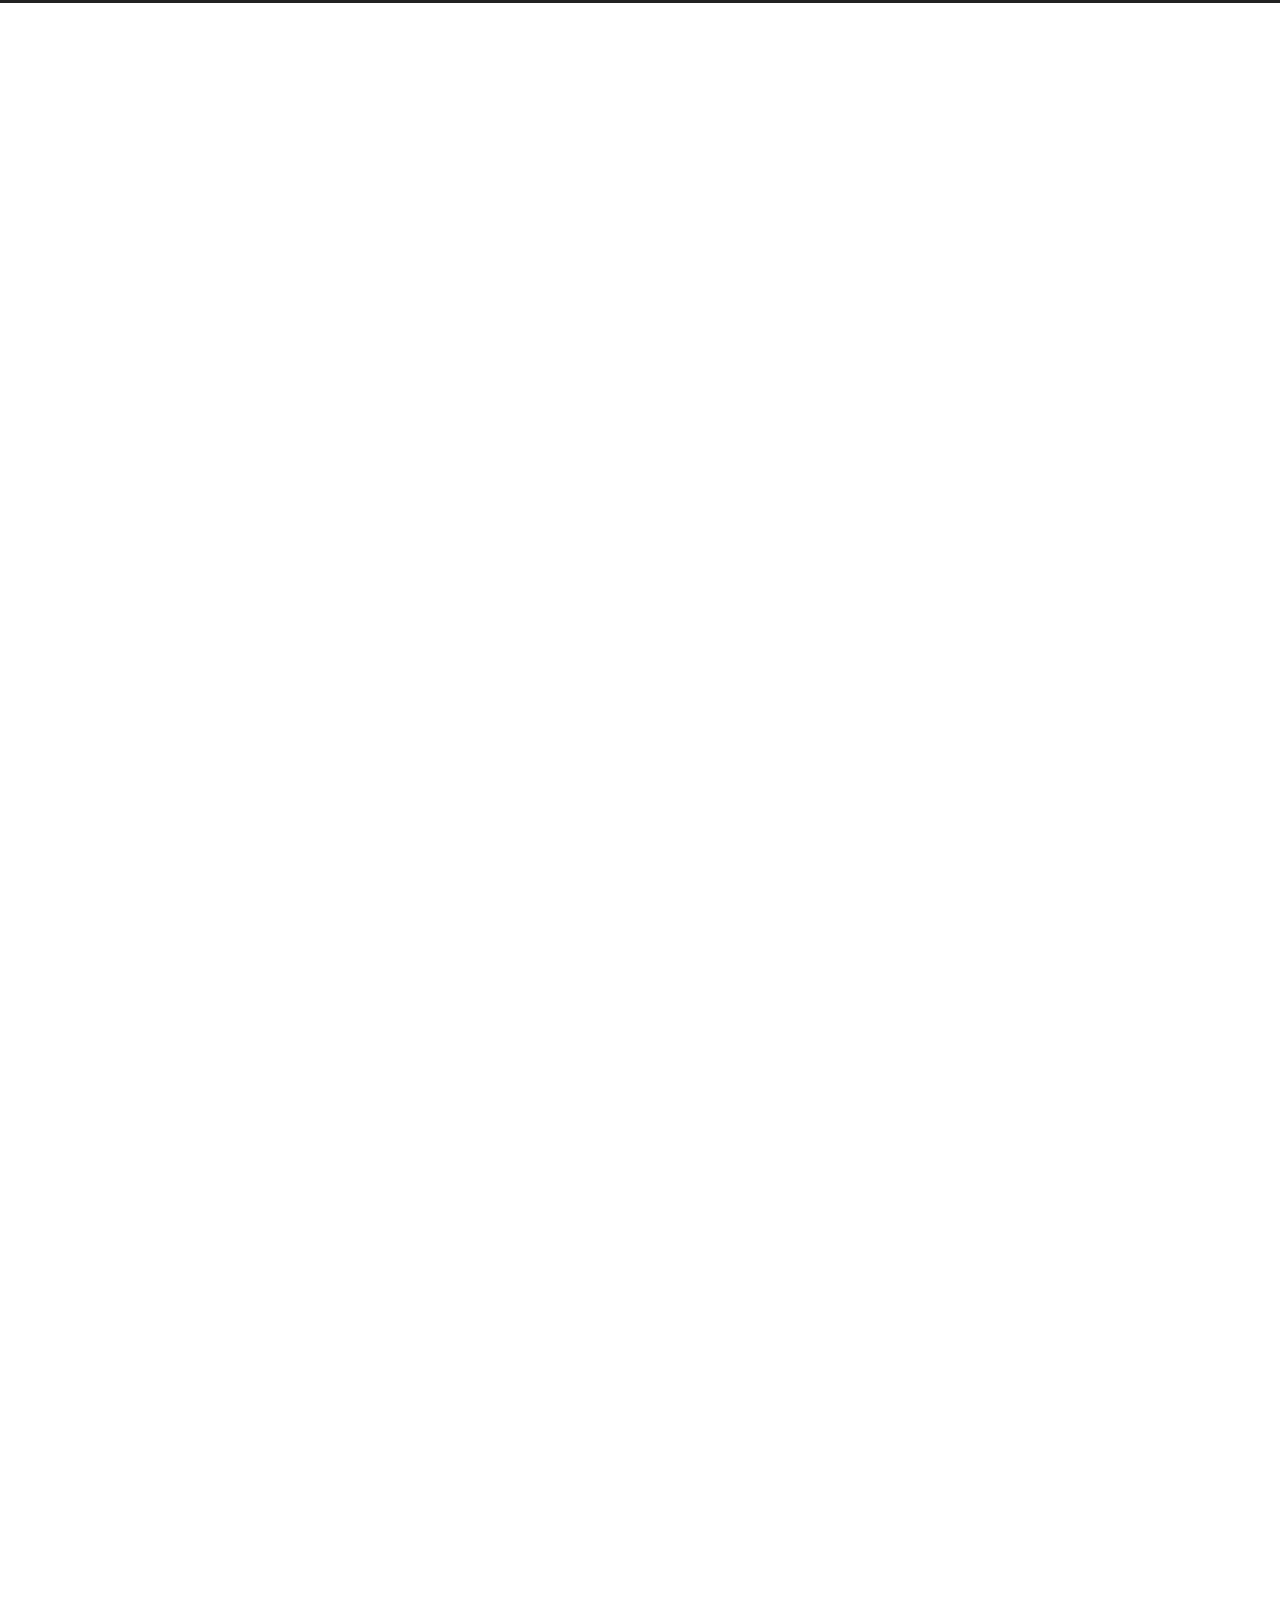
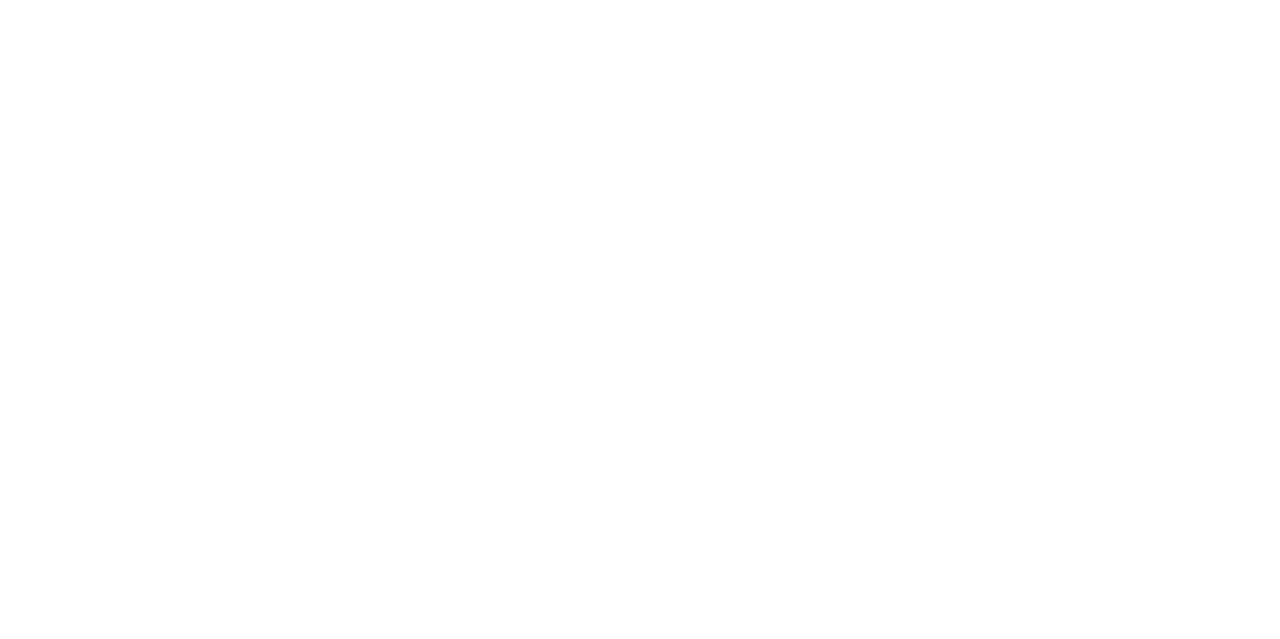
==== index.html @ 6d3774d0 "Site updated: 2021-07-25 20:32:45" ====
<!DOCTYPE html>
<html lang="en">
<head>
  <meta charset="UTF-8">
<meta name="viewport" content="width=device-width">
<meta name="theme-color" content="#222">
<meta name="generator" content="Hexo 5.4.0">


  <link rel="apple-touch-icon" sizes="180x180" href="/images/apple-touch-icon-next.png">
  <link rel="icon" type="image/png" sizes="32x32" href="/images/favicon-32x32-next.png">
  <link rel="icon" type="image/png" sizes="16x16" href="/images/favicon-16x16-next.png">
  <link rel="mask-icon" href="/images/logo.svg" color="#222">

<link rel="stylesheet" href="/css/main.css">



<link rel="stylesheet" href="https://cdn.jsdelivr.net/npm/@fortawesome/fontawesome-free@5.15.3/css/all.min.css" integrity="sha256-2H3fkXt6FEmrReK448mDVGKb3WW2ZZw35gI7vqHOE4Y=" crossorigin="anonymous">
  <link rel="stylesheet" href="https://cdn.jsdelivr.net/npm/animate.css@3.1.1/animate.min.css" integrity="sha256-PR7ttpcvz8qrF57fur/yAx1qXMFJeJFiA6pSzWi0OIE=" crossorigin="anonymous">

<script class="next-config" data-name="main" type="application/json">{"hostname":"example.com","root":"/","images":"/images","scheme":"Gemini","version":"8.6.1","exturl":false,"sidebar":{"position":"left","display":"post","padding":18,"offset":12},"copycode":false,"bookmark":{"enable":false,"color":"#222","save":"auto"},"fancybox":false,"mediumzoom":false,"lazyload":false,"pangu":false,"comments":{"style":"tabs","active":null,"storage":true,"lazyload":false,"nav":null},"motion":{"enable":true,"async":false,"transition":{"post_block":"fadeIn","post_header":"fadeInDown","post_body":"fadeInDown","coll_header":"fadeInLeft","sidebar":"fadeInUp"}},"prism":false,"i18n":{"placeholder":"Searching...","empty":"We didn't find any results for the search: ${query}","hits_time":"${hits} results found in ${time} ms","hits":"${hits} results found"}}</script><script src="/js/config.js"></script>
<meta property="og:type" content="website">
<meta property="og:title" content="第一篇博客">
<meta property="og:url" content="http://example.com/index.html">
<meta property="og:site_name" content="第一篇博客">
<meta property="og:locale" content="en_US">
<meta property="article:author" content="BTPIG1">
<meta name="twitter:card" content="summary">


<link rel="canonical" href="http://example.com/">



<script class="next-config" data-name="page" type="application/json">{"sidebar":"","isHome":true,"isPost":false,"lang":"en","comments":"","permalink":"","path":"index.html","title":""}</script>

<script class="next-config" data-name="calendar" type="application/json">""</script>
<title>第一篇博客</title>
  




  <noscript>
    <link rel="stylesheet" href="/css/noscript.css">
  </noscript>
</head>

<body itemscope itemtype="http://schema.org/WebPage" class="use-motion">
  <div class="headband"></div>

  <main class="main">
    <header class="header" itemscope itemtype="http://schema.org/WPHeader">
      <div class="header-inner"><div class="site-brand-container">
  <div class="site-nav-toggle">
    <div class="toggle" aria-label="Toggle navigation bar" role="button">
        <span class="toggle-line"></span>
        <span class="toggle-line"></span>
        <span class="toggle-line"></span>
    </div>
  </div>

  <div class="site-meta">

    <a href="/" class="brand" rel="start">
      <i class="logo-line"></i>
      <h1 class="site-title">第一篇博客</h1>
      <i class="logo-line"></i>
    </a>
  </div>

  <div class="site-nav-right">
    <div class="toggle popup-trigger">
        <i class="fa fa-search fa-fw fa-lg"></i>
    </div>
  </div>
</div>



<nav class="site-nav">
  <ul class="main-menu menu">
        <li class="menu-item menu-item-home"><a href="/" rel="section"><i class="fa fa-home fa-fw"></i>Home</a></li>
        <li class="menu-item menu-item-about"><a href="/about/" rel="section"><i class="fa fa-user fa-fw"></i>About</a></li>
        <li class="menu-item menu-item-tags"><a href="/tags/" rel="section"><i class="fa fa-tags fa-fw"></i>Tags</a></li>
        <li class="menu-item menu-item-categories"><a href="/categories/" rel="section"><i class="fa fa-th fa-fw"></i>Categories</a></li>
        <li class="menu-item menu-item-archives"><a href="/archives/" rel="section"><i class="fa fa-archive fa-fw"></i>Archives</a></li>
        <li class="menu-item menu-item-schedule"><a href="/schedule/" rel="section"><i class="fa fa-calendar fa-fw"></i>Schedule</a></li>
        <li class="menu-item menu-item-sitemap"><a href="/sitemap.xml" rel="section"><i class="fa fa-sitemap fa-fw"></i>Sitemap</a></li>
        <li class="menu-item menu-item-commonweal"><a href="/404/" rel="section"><i class="fa fa-heartbeat fa-fw"></i>Commonweal 404</a></li>
      <li class="menu-item menu-item-search">
        <a role="button" class="popup-trigger"><i class="fa fa-search fa-fw"></i>Search
        </a>
      </li>
  </ul>
</nav>



  <div class="search-pop-overlay">
    <div class="popup search-popup"><div class="search-header">
  <span class="search-icon">
    <i class="fa fa-search"></i>
  </span>
  <div class="search-input-container">
    <input autocomplete="off" autocapitalize="off" maxlength="80"
           placeholder="Searching..." spellcheck="false"
           type="search" class="search-input">
  </div>
  <span class="popup-btn-close" role="button">
    <i class="fa fa-times-circle"></i>
  </span>
</div>
<div class="search-result-container no-result">
  <div class="search-result-icon">
    <i class="fa fa-spinner fa-pulse fa-5x"></i>
  </div>
</div>

    </div>
  </div>

</div>
        
  
  <div class="toggle sidebar-toggle" role="button">
    <span class="toggle-line"></span>
    <span class="toggle-line"></span>
    <span class="toggle-line"></span>
  </div>

  <aside class="sidebar">

    <div class="sidebar-inner sidebar-overview-active">
      <ul class="sidebar-nav">
        <li class="sidebar-nav-toc">
          Table of Contents
        </li>
        <li class="sidebar-nav-overview">
          Overview
        </li>
      </ul>

      <div class="sidebar-panel-container">
        <!--noindex-->
        <div class="post-toc-wrap sidebar-panel">
        </div>
        <!--/noindex-->

        <div class="site-overview-wrap sidebar-panel">
          <div class="site-overview">
            <div class="site-author site-overview-item animated" itemprop="author" itemscope itemtype="http://schema.org/Person">
  <p class="site-author-name" itemprop="name">BTPIG1</p>
  <div class="site-description" itemprop="description"></div>
</div>
<div class="site-state-wrap site-overview-item animated">
  <nav class="site-state">
      <div class="site-state-item site-state-posts">
          <a href="/archives/">
        
          <span class="site-state-item-count">2</span>
          <span class="site-state-item-name">posts</span>
        </a>
      </div>
  </nav>
</div>
  <div class="links-of-author site-overview-item animated">
      <span class="links-of-author-item">
        <a href="https://github.com/BTPIG1" title="GitHub → https:&#x2F;&#x2F;github.com&#x2F;BTPIG1" rel="noopener" target="_blank"><i class="fab fa-github fa-fw"></i>GitHub</a>
      </span>
  </div>



          </div>
        </div>
      </div>
    </div>
  </aside>
  <div class="sidebar-dimmer"></div>


    </header>

    
  <div class="back-to-top" role="button" aria-label="Back to top">
    <i class="fa fa-arrow-up"></i>
    <span>0%</span>
  </div>

<noscript>
  <div class="noscript-warning">Theme NexT works best with JavaScript enabled</div>
</noscript>


    <div class="main-inner index posts-expand">

    


<div class="post-block">
  
  

  <article itemscope itemtype="http://schema.org/Article" class="post-content" lang="">
    <link itemprop="mainEntityOfPage" href="http://example.com/2021/07/25/%E6%88%91%E7%9A%84%E7%AC%AC%E4%B8%80%E7%AF%87%E5%8D%9A%E5%AE%A2/">

    <span hidden itemprop="author" itemscope itemtype="http://schema.org/Person">
      <meta itemprop="image" content="/images/avatar.gif">
      <meta itemprop="name" content="BTPIG1">
      <meta itemprop="description" content="">
    </span>

    <span hidden itemprop="publisher" itemscope itemtype="http://schema.org/Organization">
      <meta itemprop="name" content="第一篇博客">
    </span>
      <header class="post-header">
        <h2 class="post-title" itemprop="name headline">
          <a href="/2021/07/25/%E6%88%91%E7%9A%84%E7%AC%AC%E4%B8%80%E7%AF%87%E5%8D%9A%E5%AE%A2/" class="post-title-link" itemprop="url">我的第一篇博客</a>
        </h2>

        <div class="post-meta-container">
          <div class="post-meta">
    <span class="post-meta-item">
      <span class="post-meta-item-icon">
        <i class="far fa-calendar"></i>
      </span>
      <span class="post-meta-item-text">Posted on</span>
      

      <time title="Created: 2021-07-25 20:12:00 / Modified: 20:15:26" itemprop="dateCreated datePublished" datetime="2021-07-25T20:12:00+08:00">2021-07-25</time>
    </span>

  
</div>

        </div>
      </header>

    
    
    
    <div class="post-body" itemprop="articleBody">
          <p>##第一篇</p>
<p>内容</p>
<hr>
<p>##第二篇</p>
<p>内容</p>
<hr>
<p>##参考文献</p>
<p><a target="_blank" rel="noopener" href="https://blog.csdn.net/sinat_37781304/article/details/82729029">https://blog.csdn.net/sinat_37781304/article/details/82729029</a></p>

      
    </div>

    
    
    

    <footer class="post-footer">
        <div class="post-eof"></div>
      
    </footer>
  </article>
</div>




    


<div class="post-block">
  
  

  <article itemscope itemtype="http://schema.org/Article" class="post-content" lang="">
    <link itemprop="mainEntityOfPage" href="http://example.com/2021/07/25/hello-world/">

    <span hidden itemprop="author" itemscope itemtype="http://schema.org/Person">
      <meta itemprop="image" content="/images/avatar.gif">
      <meta itemprop="name" content="BTPIG1">
      <meta itemprop="description" content="">
    </span>

    <span hidden itemprop="publisher" itemscope itemtype="http://schema.org/Organization">
      <meta itemprop="name" content="第一篇博客">
    </span>
      <header class="post-header">
        <h2 class="post-title" itemprop="name headline">
          <a href="/2021/07/25/hello-world/" class="post-title-link" itemprop="url">Hello World</a>
        </h2>

        <div class="post-meta-container">
          <div class="post-meta">
    <span class="post-meta-item">
      <span class="post-meta-item-icon">
        <i class="far fa-calendar"></i>
      </span>
      <span class="post-meta-item-text">Posted on</span>

      <time title="Created: 2021-07-25 19:30:28" itemprop="dateCreated datePublished" datetime="2021-07-25T19:30:28+08:00">2021-07-25</time>
    </span>

  
</div>

        </div>
      </header>

    
    
    
    <div class="post-body" itemprop="articleBody">
          <p>Welcome to <a target="_blank" rel="noopener" href="https://hexo.io/">Hexo</a>! This is your very first post. Check <a target="_blank" rel="noopener" href="https://hexo.io/docs/">documentation</a> for more info. If you get any problems when using Hexo, you can find the answer in <a target="_blank" rel="noopener" href="https://hexo.io/docs/troubleshooting.html">troubleshooting</a> or you can ask me on <a target="_blank" rel="noopener" href="https://github.com/hexojs/hexo/issues">GitHub</a>.</p>
<h2 id="Quick-Start"><a href="#Quick-Start" class="headerlink" title="Quick Start"></a>Quick Start</h2><h3 id="Create-a-new-post"><a href="#Create-a-new-post" class="headerlink" title="Create a new post"></a>Create a new post</h3><figure class="highlight bash"><table><tr><td class="gutter"><pre><span class="line">1</span><br></pre></td><td class="code"><pre><span class="line">$ hexo new <span class="string">&quot;My New Post&quot;</span></span><br></pre></td></tr></table></figure>

<p>More info: <a target="_blank" rel="noopener" href="https://hexo.io/docs/writing.html">Writing</a></p>
<h3 id="Run-server"><a href="#Run-server" class="headerlink" title="Run server"></a>Run server</h3><figure class="highlight bash"><table><tr><td class="gutter"><pre><span class="line">1</span><br></pre></td><td class="code"><pre><span class="line">$ hexo server</span><br></pre></td></tr></table></figure>

<p>More info: <a target="_blank" rel="noopener" href="https://hexo.io/docs/server.html">Server</a></p>
<h3 id="Generate-static-files"><a href="#Generate-static-files" class="headerlink" title="Generate static files"></a>Generate static files</h3><figure class="highlight bash"><table><tr><td class="gutter"><pre><span class="line">1</span><br></pre></td><td class="code"><pre><span class="line">$ hexo generate</span><br></pre></td></tr></table></figure>

<p>More info: <a target="_blank" rel="noopener" href="https://hexo.io/docs/generating.html">Generating</a></p>
<h3 id="Deploy-to-remote-sites"><a href="#Deploy-to-remote-sites" class="headerlink" title="Deploy to remote sites"></a>Deploy to remote sites</h3><figure class="highlight bash"><table><tr><td class="gutter"><pre><span class="line">1</span><br></pre></td><td class="code"><pre><span class="line">$ hexo deploy</span><br></pre></td></tr></table></figure>

<p>More info: <a target="_blank" rel="noopener" href="https://hexo.io/docs/one-command-deployment.html">Deployment</a></p>

      
    </div>

    
    
    

    <footer class="post-footer">
        <div class="post-eof"></div>
      
    </footer>
  </article>
</div>





</div>
  </main>

  <footer class="footer">
    <div class="footer-inner">


<div class="copyright">
  &copy; 
  <span itemprop="copyrightYear">2021</span>
  <span class="with-love">
    <i class="fa fa-heart"></i>
  </span>
  <span class="author" itemprop="copyrightHolder">BTPIG1</span>
</div>
  <div class="powered-by">Powered by <a href="https://hexo.io/" rel="noopener" target="_blank">Hexo</a> & <a href="https://theme-next.js.org/" rel="noopener" target="_blank">NexT.Gemini</a>
  </div>

    </div>
  </footer>

  
  <script src="https://cdn.jsdelivr.net/npm/animejs@3.2.1/lib/anime.min.js" integrity="sha256-XL2inqUJaslATFnHdJOi9GfQ60on8Wx1C2H8DYiN1xY=" crossorigin="anonymous"></script>
<script src="/js/comments.js"></script><script src="/js/utils.js"></script><script src="/js/motion.js"></script><script src="/js/next-boot.js"></script>

  
<script src="/js/third-party/search/local-search.js"></script>




  





</body>
</html>
---- css/main.css ----
:root {
  --body-bg-color: #fff;
  --content-bg-color: #fff;
  --card-bg-color: #f5f5f5;
  --text-color: #555;
  --blockquote-color: #666;
  --link-color: #555;
  --link-hover-color: #222;
  --brand-color: #fff;
  --brand-hover-color: #fff;
  --table-row-odd-bg-color: #f9f9f9;
  --table-row-hover-bg-color: #f5f5f5;
  --menu-item-bg-color: #f5f5f5;
  --btn-default-bg: #222;
  --btn-default-color: #fff;
  --btn-default-border-color: #222;
  --btn-default-hover-bg: #fff;
  --btn-default-hover-color: #222;
  --btn-default-hover-border-color: #222;
  --highlight-background: #f0f0f0;
  --highlight-foreground: #444;
  --highlight-gutter-background: #dedede;
  --highlight-gutter-foreground: #555;
}
html {
  line-height: 1.15; /* 1 */
  -webkit-text-size-adjust: 100%; /* 2 */
}
body {
  margin: 0;
}
main {
  display: block;
}
h1 {
  font-size: 2em;
  margin: 0.67em 0;
}
hr {
  box-sizing: content-box; /* 1 */
  height: 0; /* 1 */
  overflow: visible; /* 2 */
}
pre {
  font-family: monospace, monospace; /* 1 */
  font-size: 1em; /* 2 */
}
a {
  background: transparent;
}
abbr[title] {
  border-bottom: none; /* 1 */
  text-decoration: underline; /* 2 */
  text-decoration: underline dotted; /* 2 */
}
b,
strong {
  font-weight: bolder;
}
code,
kbd,
samp {
  font-family: monospace, monospace; /* 1 */
  font-size: 1em; /* 2 */
}
small {
  font-size: 80%;
}
sub,
sup {
  font-size: 75%;
  line-height: 0;
  position: relative;
  vertical-align: baseline;
}
sub {
  bottom: -0.25em;
}
sup {
  top: -0.5em;
}
img {
  border-style: none;
}
button,
input,
optgroup,
select,
textarea {
  font-family: inherit; /* 1 */
  font-size: 100%; /* 1 */
  line-height: 1.15; /* 1 */
  margin: 0; /* 2 */
}
button,
input {
/* 1 */
  overflow: visible;
}
button,
select {
/* 1 */
  text-transform: none;
}
button,
[type='button'],
[type='reset'],
[type='submit'] {
  -webkit-appearance: button;
}
button::-moz-focus-inner,
[type='button']::-moz-focus-inner,
[type='reset']::-moz-focus-inner,
[type='submit']::-moz-focus-inner {
  border-style: none;
  padding: 0;
}
button:-moz-focusring,
[type='button']:-moz-focusring,
[type='reset']:-moz-focusring,
[type='submit']:-moz-focusring {
  outline: 1px dotted ButtonText;
}
fieldset {
  padding: 0.35em 0.75em 0.625em;
}
legend {
  box-sizing: border-box; /* 1 */
  color: inherit; /* 2 */
  display: table; /* 1 */
  max-width: 100%; /* 1 */
  padding: 0; /* 3 */
  white-space: normal; /* 1 */
}
progress {
  vertical-align: baseline;
}
textarea {
  overflow: auto;
}
[type='checkbox'],
[type='radio'] {
  box-sizing: border-box; /* 1 */
  padding: 0; /* 2 */
}
[type='number']::-webkit-inner-spin-button,
[type='number']::-webkit-outer-spin-button {
  height: auto;
}
[type='search'] {
  outline-offset: -2px; /* 2 */
  -webkit-appearance: textfield; /* 1 */
}
[type='search']::-webkit-search-decoration {
  -webkit-appearance: none;
}
::-webkit-file-upload-button {
  font: inherit; /* 2 */
  -webkit-appearance: button; /* 1 */
}
details {
  display: block;
}
summary {
  display: list-item;
}
template {
  display: none;
}
[hidden] {
  display: none;
}
::selection {
  background: #262a30;
  color: #eee;
}
html,
body {
  height: 100%;
}
body {
  background: var(--body-bg-color);
  color: var(--text-color);
  font-family: Lato, 'PingFang SC', 'Microsoft YaHei', sans-serif;
  font-size: 1em;
  line-height: 2;
  min-height: 100%;
  position: relative;
  transition: padding 0.2s ease-in-out;
}
h1,
h2,
h3,
h4,
h5,
h6 {
  font-family: Lato, 'PingFang SC', 'Microsoft YaHei', sans-serif;
  font-weight: bold;
  line-height: 1.5;
  margin: 20px 0 15px;
}
h1 {
  font-size: 1.5em;
}
h2 {
  font-size: 1.375em;
}
h3 {
  font-size: 1.25em;
}
h4 {
  font-size: 1.125em;
}
h5 {
  font-size: 1em;
}
h6 {
  font-size: 0.875em;
}
p {
  margin: 0 0 20px;
}
a {
  border-bottom: 1px solid #999;
  color: var(--link-color);
  cursor: pointer;
  outline: 0;
  text-decoration: none;
  overflow-wrap: break-word;
}
a:hover {
  border-bottom-color: var(--link-hover-color);
  color: var(--link-hover-color);
}
iframe,
img,
video,
embed {
  display: block;
  margin-left: auto;
  margin-right: auto;
  max-width: 100%;
}
hr {
  background-image: repeating-linear-gradient(-45deg, #ddd, #ddd 4px, transparent 4px, transparent 8px);
  border: 0;
  height: 3px;
  margin: 40px 0;
}
blockquote {
  border-left: 4px solid #ddd;
  color: var(--blockquote-color);
  margin: 0;
  padding: 0 15px;
}
blockquote cite::before {
  content: '-';
  padding: 0 5px;
}
dt {
  font-weight: bold;
}
dd {
  margin: 0;
  padding: 0;
}
.table-container {
  overflow: auto;
}
table {
  border-collapse: collapse;
  border-spacing: 0;
  font-size: 0.875em;
  margin: 0 0 20px;
  width: 100%;
}
tbody tr:nth-of-type(odd) {
  background: var(--table-row-odd-bg-color);
}
tbody tr:hover {
  background: var(--table-row-hover-bg-color);
}
caption,
th,
td {
  padding: 8px;
}
th,
td {
  border: 1px solid #ddd;
  border-bottom: 3px solid #ddd;
}
th {
  font-weight: 700;
  padding-bottom: 10px;
}
td {
  border-bottom-width: 1px;
}
.btn {
  background: var(--btn-default-bg);
  border: 2px solid var(--btn-default-border-color);
  border-radius: 0;
  color: var(--btn-default-color);
  display: inline-block;
  font-size: 0.875em;
  line-height: 2;
  padding: 0 20px;
  transition: background-color 0.2s ease-in-out;
}
.btn:hover {
  background: var(--btn-default-hover-bg);
  border-color: var(--btn-default-hover-border-color);
  color: var(--btn-default-hover-color);
}
.btn + .btn {
  margin: 0 0 8px 8px;
}
.btn .fa-fw {
  text-align: left;
  width: 1.285714285714286em;
}
.toggle {
  line-height: 0;
}
.toggle .toggle-line {
  background: #fff;
  display: block;
  height: 2px;
  left: 0;
  position: relative;
  top: 0;
  transition: all 0.4s;
  width: 100%;
}
.toggle .toggle-line:not(:first-child) {
  margin-top: 3px;
}
.toggle.toggle-arrow .toggle-line:first-child {
  left: 50%;
  top: 2px;
  transform: rotate(45deg);
  width: 50%;
}
.toggle.toggle-arrow .toggle-line:last-child {
  left: 50%;
  top: -2px;
  transform: rotate(-45deg);
  width: 50%;
}
.toggle.toggle-close .toggle-line:nth-child(2) {
  opacity: 0;
}
.toggle.toggle-close .toggle-line:first-child {
  top: 5px;
  transform: rotate(45deg);
}
.toggle.toggle-close .toggle-line:last-child {
  top: -5px;
  transform: rotate(-45deg);
}
/*

Original highlight.js style (c) Ivan Sagalaev <maniac@softwaremaniacs.org>

*/

.hljs {
  display: block;
  overflow-x: auto;
  padding: 0.5em;
  background: #F0F0F0;
}


/* Base color: saturation 0; */

.hljs,
.hljs-subst {
  color: #444;
}

.hljs-comment {
  color: #888888;
}

.hljs-keyword,
.hljs-attribute,
.hljs-selector-tag,
.hljs-meta-keyword,
.hljs-doctag,
.hljs-name {
  font-weight: bold;
}


/* User color: hue: 0 */

.hljs-type,
.hljs-string,
.hljs-number,
.hljs-selector-id,
.hljs-selector-class,
.hljs-quote,
.hljs-template-tag,
.hljs-deletion {
  color: #880000;
}

.hljs-title,
.hljs-section {
  color: #880000;
  font-weight: bold;
}

.hljs-regexp,
.hljs-symbol,
.hljs-variable,
.hljs-template-variable,
.hljs-link,
.hljs-selector-attr,
.hljs-selector-pseudo {
  color: #BC6060;
}


/* Language color: hue: 90; */

.hljs-literal {
  color: #78A960;
}

.hljs-built_in,
.hljs-bullet,
.hljs-code,
.hljs-addition {
  color: #397300;
}


/* Meta color: hue: 200 */

.hljs-meta {
  color: #1f7199;
}

.hljs-meta-string {
  color: #4d99bf;
}


/* Misc effects */

.hljs-emphasis {
  font-style: italic;
}

.hljs-strong {
  font-weight: bold;
}

code,
kbd,
figure.highlight,
pre {
  background: var(--highlight-background);
  color: var(--highlight-foreground);
}
figure.highlight,
pre {
  line-height: 1.6;
  margin: 0 auto 20px;
}
pre,
code {
  font-family: consolas, Menlo, monospace, 'PingFang SC', 'Microsoft YaHei';
}
code {
  border-radius: 3px;
  font-size: 0.875em;
  padding: 2px 4px;
  overflow-wrap: break-word;
}
kbd {
  border: 2px solid #ccc;
  border-radius: 0.2em;
  box-shadow: 0.1em 0.1em 0.2em rgba(0,0,0,0.1);
  font-family: inherit;
  padding: 0.1em 0.3em;
  white-space: nowrap;
}
figure.highlight {
  position: relative;
}
figure.highlight pre {
  border: 0;
  margin: 0;
  padding: 10px 0;
}
figure.highlight table {
  border: 0;
  margin: 0;
  width: auto;
}
figure.highlight td {
  border: 0;
  padding: 0;
}
figure.highlight figcaption,
pre .caption,
pre figcaption {
  background: var(--highlight-gutter-background);
  color: var(--highlight-foreground);
  display: flow-root;
  font-size: 0.875em;
  line-height: 1.2;
  padding: 0.5em;
}
figure.highlight figcaption a,
pre .caption a,
pre figcaption a {
  color: var(--highlight-foreground);
  float: right;
}
figure.highlight figcaption a:hover,
pre .caption a:hover,
pre figcaption a:hover {
  border-bottom-color: var(--highlight-foreground);
}
figure.highlight .gutter {
  -moz-user-select: none;
  -ms-user-select: none;
  -webkit-user-select: none;
  user-select: none;
}
figure.highlight .gutter pre {
  background: var(--highlight-gutter-background);
  color: var(--highlight-gutter-foreground);
  padding-left: 10px;
  padding-right: 10px;
  text-align: right;
}
figure.highlight .code pre {
  padding-left: 10px;
  width: 100%;
}
pre .caption,
pre figcaption {
  margin-bottom: 10px;
}
.gist table {
  width: auto;
}
.gist table td {
  border: 0;
}
pre {
  overflow: auto;
  padding: 10px;
  position: relative;
}
pre code {
  background: none;
  padding: 0;
  text-shadow: none;
}
.blockquote-center {
  border-left: none;
  margin: 40px 0;
  padding: 0;
  position: relative;
  text-align: center;
}
.blockquote-center::before,
.blockquote-center::after {
  left: 0;
  line-height: 1;
  opacity: 0.6;
  position: absolute;
  width: 100%;
}
.blockquote-center::before {
  border-top: 1px solid #ccc;
  text-align: left;
  top: -20px;
  content: '\f10d';
  font-family: 'Font Awesome 5 Free';
  font-weight: 900;
}
.blockquote-center::after {
  border-bottom: 1px solid #ccc;
  bottom: -20px;
  text-align: right;
  content: '\f10e';
  font-family: 'Font Awesome 5 Free';
  font-weight: 900;
}
.blockquote-center p,
.blockquote-center div {
  text-align: center;
}
.group-picture {
  margin-bottom: 20px;
}
.group-picture .group-picture-row {
  display: flex;
  gap: 3px;
  margin-bottom: 3px;
}
.group-picture .group-picture-column {
  flex: 1;
}
.group-picture .group-picture-column img {
  height: 100%;
  margin: 0;
  object-fit: cover;
  width: 100%;
}
.post-body .label {
  color: #555;
  padding: 0 2px;
}
.post-body .label.default {
  background: #f0f0f0;
}
.post-body .label.primary {
  background: #efe6f7;
}
.post-body .label.info {
  background: #e5f2f8;
}
.post-body .label.success {
  background: #e7f4e9;
}
.post-body .label.warning {
  background: #fcf6e1;
}
.post-body .label.danger {
  background: #fae8eb;
}
.post-body .link-grid {
  display: grid;
  grid-gap: 1.5rem 1.5rem;
  gap: 1.5rem 1.5rem;
  grid-template-columns: 1fr 1fr;
  margin-bottom: 20px;
  padding: 1rem;
}
@media (max-width: 767px) {
  .post-body .link-grid {
    grid-template-columns: 1fr;
  }
}
.post-body .link-grid .link-grid-container {
  border: solid #ddd;
  box-shadow: 1rem 1rem 0.5rem rgba(0,0,0,0.5);
  min-height: 5rem;
  min-width: 0;
  padding: 0.5rem;
  position: relative;
  transition: background 0.3s;
}
.post-body .link-grid .link-grid-container:hover {
  animation: next-shake 0.5s;
  background: var(--card-bg-color);
}
.post-body .link-grid .link-grid-container:active {
  box-shadow: 0.5rem 0.5rem 0.25rem rgba(0,0,0,0.5);
  transform: translate(0.2rem, 0.2rem);
}
.post-body .link-grid .link-grid-container .link-grid-image {
  border: 1px solid #ddd;
  border-radius: 50%;
  box-sizing: border-box;
  height: 5rem;
  padding: 3px;
  position: absolute;
  width: 5rem;
}
.post-body .link-grid .link-grid-container p {
  margin: 0 1rem 0 6rem;
}
.post-body .link-grid .link-grid-container p:first-of-type {
  font-size: 1.2em;
}
.post-body .link-grid .link-grid-container p:last-of-type {
  font-size: 0.8em;
  line-height: 1.3rem;
  opacity: 0.7;
}
.post-body .link-grid .link-grid-container a {
  border: 0;
  height: 100%;
  left: 0;
  position: absolute;
  top: 0;
  width: 100%;
}
@-moz-keyframes next-shake {
  0% {
    transform: translate(1pt, 1pt) rotate(0deg);
  }
  10% {
    transform: translate(-1pt, -2pt) rotate(-1deg);
  }
  20% {
    transform: translate(-3pt, 0pt) rotate(1deg);
  }
  30% {
    transform: translate(3pt, 2pt) rotate(0deg);
  }
  40% {
    transform: translate(1pt, -1pt) rotate(1deg);
  }
  50% {
    transform: translate(-1pt, 2pt) rotate(-1deg);
  }
  60% {
    transform: translate(-3pt, 1pt) rotate(0deg);
  }
  70% {
    transform: translate(3pt, 1pt) rotate(-1deg);
  }
  80% {
    transform: translate(-1pt, -1pt) rotate(1deg);
  }
  90% {
    transform: translate(1pt, 2pt) rotate(0deg);
  }
  100% {
    transform: translate(1pt, -2pt) rotate(-1deg);
  }
}
@-webkit-keyframes next-shake {
  0% {
    transform: translate(1pt, 1pt) rotate(0deg);
  }
  10% {
    transform: translate(-1pt, -2pt) rotate(-1deg);
  }
  20% {
    transform: translate(-3pt, 0pt) rotate(1deg);
  }
  30% {
    transform: translate(3pt, 2pt) rotate(0deg);
  }
  40% {
    transform: translate(1pt, -1pt) rotate(1deg);
  }
  50% {
    transform: translate(-1pt, 2pt) rotate(-1deg);
  }
  60% {
    transform: translate(-3pt, 1pt) rotate(0deg);
  }
  70% {
    transform: translate(3pt, 1pt) rotate(-1deg);
  }
  80% {
    transform: translate(-1pt, -1pt) rotate(1deg);
  }
  90% {
    transform: translate(1pt, 2pt) rotate(0deg);
  }
  100% {
    transform: translate(1pt, -2pt) rotate(-1deg);
  }
}
@-o-keyframes next-shake {
  0% {
    transform: translate(1pt, 1pt) rotate(0deg);
  }
  10% {
    transform: translate(-1pt, -2pt) rotate(-1deg);
  }
  20% {
    transform: translate(-3pt, 0pt) rotate(1deg);
  }
  30% {
    transform: translate(3pt, 2pt) rotate(0deg);
  }
  40% {
    transform: translate(1pt, -1pt) rotate(1deg);
  }
  50% {
    transform: translate(-1pt, 2pt) rotate(-1deg);
  }
  60% {
    transform: translate(-3pt, 1pt) rotate(0deg);
  }
  70% {
    transform: translate(3pt, 1pt) rotate(-1deg);
  }
  80% {
    transform: translate(-1pt, -1pt) rotate(1deg);
  }
  90% {
    transform: translate(1pt, 2pt) rotate(0deg);
  }
  100% {
    transform: translate(1pt, -2pt) rotate(-1deg);
  }
}
@keyframes next-shake {
  0% {
    transform: translate(1pt, 1pt) rotate(0deg);
  }
  10% {
    transform: translate(-1pt, -2pt) rotate(-1deg);
  }
  20% {
    transform: translate(-3pt, 0pt) rotate(1deg);
  }
  30% {
    transform: translate(3pt, 2pt) rotate(0deg);
  }
  40% {
    transform: translate(1pt, -1pt) rotate(1deg);
  }
  50% {
    transform: translate(-1pt, 2pt) rotate(-1deg);
  }
  60% {
    transform: translate(-3pt, 1pt) rotate(0deg);
  }
  70% {
    transform: translate(3pt, 1pt) rotate(-1deg);
  }
  80% {
    transform: translate(-1pt, -1pt) rotate(1deg);
  }
  90% {
    transform: translate(1pt, 2pt) rotate(0deg);
  }
  100% {
    transform: translate(1pt, -2pt) rotate(-1deg);
  }
}
.post-body .tabs {
  margin-bottom: 20px;
}
.post-body .tabs,
.tabs-comment {
  padding-top: 10px;
}
.post-body .tabs ul.nav-tabs,
.tabs-comment ul.nav-tabs {
  display: flex;
  display: flex;
  flex-wrap: wrap;
  justify-content: center;
  margin: 0;
  padding: 0;
}
@media (max-width: 413px) {
  .post-body .tabs ul.nav-tabs,
  .tabs-comment ul.nav-tabs {
    display: block;
    margin-bottom: 5px;
  }
}
.post-body .tabs ul.nav-tabs li.tab,
.tabs-comment ul.nav-tabs li.tab {
  border-bottom: 1px solid #ddd;
  border-left: 1px solid transparent;
  border-right: 1px solid transparent;
  border-radius: 0 0 0 0;
  border-top: 3px solid transparent;
  flex-grow: 1;
  list-style-type: none;
}
@media (max-width: 413px) {
  .post-body .tabs ul.nav-tabs li.tab,
  .tabs-comment ul.nav-tabs li.tab {
    border-bottom: 1px solid transparent;
    border-left: 3px solid transparent;
    border-right: 1px solid transparent;
    border-top: 1px solid transparent;
  }
}
@media (max-width: 413px) {
  .post-body .tabs ul.nav-tabs li.tab,
  .tabs-comment ul.nav-tabs li.tab {
    border-radius: 0;
  }
}
.post-body .tabs ul.nav-tabs li.tab a,
.tabs-comment ul.nav-tabs li.tab a {
  border-bottom: initial;
  display: block;
  line-height: 1.8;
  padding: 0.25em 0.75em;
  text-align: center;
  transition: all 0.2s ease-out;
}
.post-body .tabs ul.nav-tabs li.tab a i,
.tabs-comment ul.nav-tabs li.tab a i {
  width: 1.285714285714286em;
}
.post-body .tabs ul.nav-tabs li.tab.active,
.tabs-comment ul.nav-tabs li.tab.active {
  border-bottom-color: transparent;
  border-left-color: #ddd;
  border-right-color: #ddd;
  border-top-color: #fc6423;
}
@media (max-width: 413px) {
  .post-body .tabs ul.nav-tabs li.tab.active,
  .tabs-comment ul.nav-tabs li.tab.active {
    border-bottom-color: #ddd;
    border-left-color: #fc6423;
    border-right-color: #ddd;
    border-top-color: #ddd;
  }
}
.post-body .tabs ul.nav-tabs li.tab.active a,
.tabs-comment ul.nav-tabs li.tab.active a {
  cursor: default;
}
.post-body .tabs .tab-content,
.tabs-comment .tab-content {
  border: 1px solid #ddd;
  border-radius: 0 0 0 0;
  border-top-color: transparent;
}
@media (max-width: 413px) {
  .post-body .tabs .tab-content,
  .tabs-comment .tab-content {
    border-radius: 0;
    border-top-color: #ddd;
  }
}
.post-body .tabs .tab-content .tab-pane,
.tabs-comment .tab-content .tab-pane {
  padding: 20px 20px 0;
}
.post-body .tabs .tab-content .tab-pane:not(.active),
.tabs-comment .tab-content .tab-pane:not(.active) {
  display: none;
}
.post-body .note {
  border-radius: 3px;
  margin-bottom: 20px;
  padding: 1em;
  position: relative;
  border: 1px solid #eee;
  border-left-width: 5px;
}
.post-body .note summary {
  cursor: pointer;
  outline: 0;
}
.post-body .note summary p {
  display: inline;
}
.post-body .note h2,
.post-body .note h3,
.post-body .note h4,
.post-body .note h5,
.post-body .note h6 {
  border-bottom: initial;
  margin: 0;
  padding-top: 0;
}
.post-body .note p:first-child,
.post-body .note ul:first-child,
.post-body .note ol:first-child,
.post-body .note table:first-child,
.post-body .note pre:first-child,
.post-body .note blockquote:first-child,
.post-body .note img:first-child {
  margin-top: 0;
}
.post-body .note p:last-child,
.post-body .note ul:last-child,
.post-body .note ol:last-child,
.post-body .note table:last-child,
.post-body .note pre:last-child,
.post-body .note blockquote:last-child,
.post-body .note img:last-child {
  margin-bottom: 0;
}
.post-body .note.default {
  border-left-color: #777;
}
.post-body .note.default h2,
.post-body .note.default h3,
.post-body .note.default h4,
.post-body .note.default h5,
.post-body .note.default h6 {
  color: #777;
}
.post-body .note.primary {
  border-left-color: #6f42c1;
}
.post-body .note.primary h2,
.post-body .note.primary h3,
.post-body .note.primary h4,
.post-body .note.primary h5,
.post-body .note.primary h6 {
  color: #6f42c1;
}
.post-body .note.info {
  border-left-color: #428bca;
}
.post-body .note.info h2,
.post-body .note.info h3,
.post-body .note.info h4,
.post-body .note.info h5,
.post-body .note.info h6 {
  color: #428bca;
}
.post-body .note.success {
  border-left-color: #5cb85c;
}
.post-body .note.success h2,
.post-body .note.success h3,
.post-body .note.success h4,
.post-body .note.success h5,
.post-body .note.success h6 {
  color: #5cb85c;
}
.post-body .note.warning {
  border-left-color: #f0ad4e;
}
.post-body .note.warning h2,
.post-body .note.warning h3,
.post-body .note.warning h4,
.post-body .note.warning h5,
.post-body .note.warning h6 {
  color: #f0ad4e;
}
.post-body .note.danger {
  border-left-color: #d9534f;
}
.post-body .note.danger h2,
.post-body .note.danger h3,
.post-body .note.danger h4,
.post-body .note.danger h5,
.post-body .note.danger h6 {
  color: #d9534f;
}
.pagination .prev,
.pagination .next,
.pagination .page-number,
.pagination .space {
  display: inline-block;
  margin: -1px 10px 0;
  padding: 0 10px;
}
@media (max-width: 767px) {
  .pagination .prev,
  .pagination .next,
  .pagination .page-number,
  .pagination .space {
    margin: 0 5px;
  }
}
.pagination {
  border-top: 1px solid #eee;
  margin: 120px 0 0;
  text-align: center;
}
.pagination .prev,
.pagination .next,
.pagination .page-number {
  border-bottom: 0;
  border-top: 1px solid #eee;
  transition: border-color 0.2s ease-in-out;
}
.pagination .prev:hover,
.pagination .next:hover,
.pagination .page-number:hover {
  border-top-color: var(--link-hover-color);
}
@media (max-width: 767px) {
  .pagination {
    border-top: 0;
  }
  .pagination .prev,
  .pagination .next,
  .pagination .page-number {
    border-bottom: 1px solid #eee;
    border-top: 0;
  }
  .pagination .prev:hover,
  .pagination .next:hover,
  .pagination .page-number:hover {
    border-bottom-color: var(--link-hover-color);
  }
}
.pagination .space {
  margin: 0;
  padding: 0;
}
.pagination .page-number.current {
  background: #ccc;
  border-color: #ccc;
  color: var(--content-bg-color);
}
.comments {
  margin-top: 60px;
  overflow: hidden;
}
.comment-button-group {
  display: flex;
  display: flex;
  flex-wrap: wrap;
  justify-content: center;
  justify-content: center;
  margin: 1em 0;
}
.comment-button-group .comment-button {
  margin: 0.1em 0.2em;
}
.comment-button-group .comment-button.active {
  background: var(--btn-default-hover-bg);
  border-color: var(--btn-default-hover-border-color);
  color: var(--btn-default-hover-color);
}
.comment-position {
  display: none;
}
.comment-position.active {
  display: block;
}
.tabs-comment {
  margin-top: 4em;
  padding-top: 0;
}
.tabs-comment .comments {
  margin-top: 0;
  padding-top: 0;
}
.headband {
  background: #222;
  height: 3px;
}
@media (max-width: 991px) {
  .headband {
    display: none;
  }
}
.header {
  background: transparent;
}
.header-inner {
  margin: 0 auto;
  width: 700px;
}
@media (min-width: 1200px) {
  .header-inner {
    width: 800px;
  }
}
@media (min-width: 1600px) {
  .header-inner {
    width: 900px;
  }
}
.site-brand-container {
  display: flex;
  flex-shrink: 0;
  padding: 0 10px;
}
.use-motion .header,
.use-motion .site-brand-container .toggle {
  opacity: 0;
}
.site-meta {
  flex-grow: 1;
  text-align: center;
}
@media (max-width: 767px) {
  .site-meta {
    text-align: center;
  }
}
.custom-logo-image {
  margin-top: 20px;
}
@media (max-width: 991px) {
  .custom-logo-image {
    display: none;
  }
}
.brand {
  border-bottom: 0;
  color: var(--brand-color);
  display: inline-block;
  padding: 0 40px;
}
.brand:hover {
  color: var(--brand-hover-color);
}
.site-title {
  font-family: Lato, 'PingFang SC', 'Microsoft YaHei', sans-serif;
  font-size: 1.375em;
  font-weight: normal;
  margin: 0;
}
.site-subtitle {
  color: #999;
  font-size: 0.8125em;
  margin: 10px 0;
}
.use-motion .site-title,
.use-motion .site-subtitle,
.use-motion .custom-logo-image {
  opacity: 0;
  position: relative;
  top: -10px;
}
.site-nav-toggle,
.site-nav-right {
  display: none;
}
@media (max-width: 767px) {
  .site-nav-toggle,
  .site-nav-right {
    display: flex;
    flex-direction: column;
    justify-content: center;
  }
}
.site-nav-toggle .toggle,
.site-nav-right .toggle {
  color: var(--text-color);
  padding: 10px;
  width: 22px;
}
.site-nav-toggle .toggle .toggle-line,
.site-nav-right .toggle .toggle-line {
  background: var(--text-color);
  border-radius: 1px;
}
@media (max-width: 767px) {
  .site-nav {
    --scroll-height: 0;
    height: 0;
    overflow: hidden;
    transition: height 0.2s ease-in-out;
  }
  body:not(.site-nav-on) .site-nav .animated {
    animation: none;
  }
  body.site-nav-on .site-nav {
    height: var(--scroll-height);
  }
}
.menu {
  margin: 0;
  padding: 1em 0;
  text-align: center;
}
.menu-item {
  display: inline-block;
  list-style: none;
  margin: 0 10px;
}
@media (max-width: 767px) {
  .menu-item {
    display: block;
    margin-top: 10px;
  }
  .menu-item.menu-item-search {
    display: none;
  }
}
.menu-item a {
  border-bottom: 0;
  display: block;
  font-size: 0.8125em;
  transition: border-color 0.2s ease-in-out;
}
.menu-item a:hover,
.menu-item a.menu-item-active {
  background: var(--menu-item-bg-color);
}
.menu-item .fa,
.menu-item .fab,
.menu-item .far,
.menu-item .fas {
  margin-right: 8px;
}
.menu-item .badge {
  display: inline-block;
  font-weight: bold;
  line-height: 1;
  margin-left: 0.35em;
  margin-top: 0.35em;
  text-align: center;
  white-space: nowrap;
}
@media (max-width: 767px) {
  .menu-item .badge {
    float: right;
    margin-left: 0;
  }
}
.use-motion .menu-item {
  visibility: hidden;
}
.sidebar-inner {
  color: #999;
  padding: 18px 10px;
  text-align: center;
}
.site-overview {
  max-height: var(--sidebar-wrapper-height);
}
.site-overview-item:not(:first-child) {
  margin-top: 10px;
}
.cc-license .cc-opacity {
  border-bottom: 0;
  opacity: 0.7;
}
.cc-license .cc-opacity:hover {
  opacity: 0.9;
}
.cc-license img {
  display: inline-block;
}
.site-author-image {
  border: 2px solid #333;
  max-width: 96px;
  padding: 2px;
}
.site-author-name {
  color: #f5f5f5;
  font-weight: normal;
  margin: 5px 0 0;
}
.site-description {
  color: #999;
  font-size: 1em;
  margin-top: 5px;
}
.links-of-author a {
  font-size: 0.8125em;
}
.links-of-author .fa,
.links-of-author .fab,
.links-of-author .far,
.links-of-author .fas {
  margin-right: 2px;
}
.sidebar .sidebar-button:not(:first-child) {
  margin-top: 15px;
}
.sidebar .sidebar-button button {
  background: transparent;
  color: #fc6423;
  cursor: pointer;
  line-height: 2;
  padding: 0 15px;
  border: 1px solid #fc6423;
  border-radius: 4px;
}
.sidebar .sidebar-button button:hover {
  background: #fc6423;
  color: #fff;
}
.sidebar .sidebar-button button .fa,
.sidebar .sidebar-button button .fab,
.sidebar .sidebar-button button .far,
.sidebar .sidebar-button button .fas {
  margin-right: 5px;
}
.links-of-blogroll {
  font-size: 0.8125em;
}
.links-of-blogroll-title {
  font-size: 0.875em;
  font-weight: 600;
  margin-top: 0;
}
.links-of-blogroll-list {
  list-style: none;
  margin: 0;
  padding: 0;
}
.sidebar-dimmer {
  display: none;
}
@media (max-width: 991px) {
  .sidebar-dimmer {
    background: #000;
    display: block;
    height: 100%;
    left: 0;
    opacity: 0;
    position: fixed;
    top: 0;
    transition: visibility 0.4s, opacity 0.4s;
    visibility: hidden;
    width: 100%;
    z-index: 1100;
  }
  .sidebar-active .sidebar-dimmer {
    opacity: 0.7;
    visibility: visible;
  }
}
.sidebar-nav {
  display: none;
  margin: 0;
  padding-bottom: 20px;
  padding-left: 0;
}
.sidebar-nav-active .sidebar-nav {
  display: block;
}
.sidebar-nav li {
  border-bottom: 1px solid transparent;
  color: #666;
  cursor: pointer;
  display: inline-block;
  font-size: 0.875em;
}
.sidebar-nav li.sidebar-nav-overview {
  margin-left: 10px;
}
.sidebar-nav li:hover {
  color: #f5f5f5;
}
.sidebar-toc-active .sidebar-nav-toc,
.sidebar-overview-active .sidebar-nav-overview {
  border-bottom-color: #87daff;
  color: #87daff;
}
.sidebar-toc-active .sidebar-nav-toc:hover,
.sidebar-overview-active .sidebar-nav-overview:hover {
  color: #87daff;
}
.sidebar-panel-container {
  max-height: var(--sidebar-wrapper-height);
  overflow-x: hidden;
  overflow-y: auto;
}
.sidebar-panel {
  display: none;
}
.sidebar-overview-active .site-overview-wrap {
  display: flex;
  flex-direction: column;
  justify-content: center;
}
.sidebar-toc-active .post-toc-wrap {
  display: block;
}
.sidebar-toggle {
  bottom: 45px;
  height: 12px;
  padding: 6px 5px;
  width: 14px;
  background: #222;
  cursor: pointer;
  opacity: 0.8;
  position: fixed;
  z-index: 1300;
  left: 30px;
}
@media (max-width: 991px) {
  .sidebar-toggle {
    left: 20px;
  }
}
.sidebar-toggle:hover {
  opacity: 1;
}
@media (max-width: 991px) {
  .sidebar-toggle {
    opacity: 1;
  }
}
.sidebar-toggle:hover .toggle-line {
  background: #87daff;
}
@media (any-hover: hover) {
  body:not(.sidebar-active) .sidebar-toggle:hover .toggle-line:first-child {
    left: 50%;
    top: 2px;
    transform: rotate(45deg);
    width: 50%;
  }
  body:not(.sidebar-active) .sidebar-toggle:hover .toggle-line:last-child {
    left: 50%;
    top: -2px;
    transform: rotate(-45deg);
    width: 50%;
  }
}
.sidebar-active .sidebar-toggle .toggle-line:nth-child(2) {
  opacity: 0;
}
.sidebar-active .sidebar-toggle .toggle-line:first-child {
  top: 5px;
  transform: rotate(45deg);
}
.sidebar-active .sidebar-toggle .toggle-line:last-child {
  top: -5px;
  transform: rotate(-45deg);
}
.post-toc {
  font-size: 0.875em;
}
.post-toc ol {
  list-style: none;
  margin: 0;
  padding: 0 2px 5px 10px;
  text-align: left;
}
.post-toc ol > ol {
  padding-left: 0;
}
.post-toc ol a {
  transition: all 0.2s ease-in-out;
}
.post-toc .nav-item {
  line-height: 1.8;
  overflow: hidden;
  text-overflow: ellipsis;
  white-space: nowrap;
}
.post-toc .nav .nav-child {
  display: none;
}
.post-toc .nav .active > .nav-child {
  display: block;
}
.post-toc .nav .active-current > .nav-child {
  display: block;
}
.post-toc .nav .active-current > .nav-child > .nav-item {
  display: block;
}
.post-toc .nav .active > a {
  border-bottom-color: #87daff;
  color: #87daff;
}
.post-toc .nav .active-current > a {
  color: #87daff;
}
.post-toc .nav .active-current > a:hover {
  color: #87daff;
}
.site-state {
  display: flex;
  flex-wrap: wrap;
  justify-content: center;
  line-height: 1.4;
}
.site-state-item {
  padding: 0 15px;
}
.site-state-item a {
  border-bottom: 0;
  display: block;
}
.site-state-item-count {
  display: block;
  font-size: 1.25em;
  font-weight: 600;
}
.site-state-item-name {
  color: inherit;
  font-size: 0.875em;
}
.footer {
  color: #999;
  font-size: 0.875em;
  padding: 20px 0;
}
.footer.footer-fixed {
  bottom: 0;
  left: 0;
  position: absolute;
  right: 0;
}
.footer-inner {
  box-sizing: border-box;
  text-align: center;
  display: flex;
  flex-direction: column;
  justify-content: center;
  margin: 0 auto;
  width: 700px;
}
@media (min-width: 1200px) {
  .footer-inner {
    width: 800px;
  }
}
@media (min-width: 1600px) {
  .footer-inner {
    width: 900px;
  }
}
.use-motion .footer {
  opacity: 0;
}
.languages {
  display: inline-block;
  font-size: 1.125em;
  position: relative;
}
.languages .lang-select-label span {
  margin: 0 0.5em;
}
.languages .lang-select {
  height: 100%;
  left: 0;
  opacity: 0;
  position: absolute;
  top: 0;
  width: 100%;
}
.with-love {
  color: #ff0000;
  display: inline-block;
  margin: 0 5px;
}
@-moz-keyframes icon-animate {
  0%, 100% {
    transform: scale(1);
  }
  10%, 30% {
    transform: scale(0.9);
  }
  20%, 40%, 60%, 80% {
    transform: scale(1.1);
  }
  50%, 70% {
    transform: scale(1.1);
  }
}
@-webkit-keyframes icon-animate {
  0%, 100% {
    transform: scale(1);
  }
  10%, 30% {
    transform: scale(0.9);
  }
  20%, 40%, 60%, 80% {
    transform: scale(1.1);
  }
  50%, 70% {
    transform: scale(1.1);
  }
}
@-o-keyframes icon-animate {
  0%, 100% {
    transform: scale(1);
  }
  10%, 30% {
    transform: scale(0.9);
  }
  20%, 40%, 60%, 80% {
    transform: scale(1.1);
  }
  50%, 70% {
    transform: scale(1.1);
  }
}
@keyframes icon-animate {
  0%, 100% {
    transform: scale(1);
  }
  10%, 30% {
    transform: scale(0.9);
  }
  20%, 40%, 60%, 80% {
    transform: scale(1.1);
  }
  50%, 70% {
    transform: scale(1.1);
  }
}
.back-to-top {
  font-size: 12px;
}
.back-to-top span {
  display: none;
}
.back-to-top {
  bottom: -100px;
  box-sizing: border-box;
  color: #fff;
  padding: 0 6px;
  transition: bottom 0.2s ease-in-out;
  background: #222;
  cursor: pointer;
  opacity: 0.8;
  position: fixed;
  z-index: 1300;
  left: 30px;
  width: 24px;
}
@media (max-width: 991px) {
  .back-to-top {
    left: 20px;
  }
}
.back-to-top:hover {
  opacity: 1;
}
@media (max-width: 991px) {
  .back-to-top {
    opacity: 1;
  }
}
.back-to-top:hover {
  color: #87daff;
}
.back-to-top.back-to-top-on {
  bottom: 19px;
}
.noscript-warning {
  background-color: #f55;
  color: #fff;
  font-family: sans-serif;
  font-size: 1rem;
  font-weight: bold;
  left: 0;
  position: fixed;
  text-align: center;
  top: 0;
  width: 100%;
  z-index: 1500;
}
.rtl.post-body p,
.rtl.post-body a,
.rtl.post-body h1,
.rtl.post-body h2,
.rtl.post-body h3,
.rtl.post-body h4,
.rtl.post-body h5,
.rtl.post-body h6,
.rtl.post-body li,
.rtl.post-body ul,
.rtl.post-body ol {
  direction: rtl;
  font-family: UKIJ Ekran;
}
.rtl.post-title {
  font-family: UKIJ Ekran;
}
.post-button {
  margin-top: 40px;
  text-align: center;
}
.use-motion .post-block,
.use-motion .pagination,
.use-motion .comments {
  visibility: hidden;
}
.use-motion .post-header {
  visibility: hidden;
}
.use-motion .post-body {
  visibility: hidden;
}
.use-motion .collection-header {
  visibility: hidden;
}
.posts-collapse .post-content {
  margin-bottom: 35px;
  margin-left: 35px;
  position: relative;
}
@media (max-width: 767px) {
  .posts-collapse .post-content {
    margin-left: 0;
    margin-right: 0;
  }
}
.posts-collapse .post-content .collection-title {
  font-size: 1.125em;
  position: relative;
}
.posts-collapse .post-content .collection-title::before {
  background: #999;
  border: 1px solid #fff;
  margin-left: -6px;
  margin-top: -4px;
  position: absolute;
  top: 50%;
  border-radius: 50%;
  content: ' ';
  height: 10px;
  width: 10px;
}
.posts-collapse .post-content .collection-year {
  font-size: 1.5em;
  font-weight: bold;
  margin: 60px 0;
  position: relative;
}
.posts-collapse .post-content .collection-year::before {
  background: #bbb;
  margin-left: -4px;
  margin-top: -4px;
  position: absolute;
  top: 50%;
  border-radius: 50%;
  content: ' ';
  height: 8px;
  width: 8px;
}
.posts-collapse .post-content .collection-header {
  display: block;
  margin-left: 20px;
}
.posts-collapse .post-content .collection-header small {
  color: #bbb;
  margin-left: 5px;
}
.posts-collapse .post-content .post-header {
  border-bottom: 1px dashed #ccc;
  margin: 30px 2px 0;
  padding-left: 15px;
  position: relative;
  transition: border 0.2s ease-in-out;
}
.posts-collapse .post-content .post-header::before {
  background: #bbb;
  border: 1px solid #fff;
  left: -6px;
  position: absolute;
  top: 0.75em;
  transition: background 0.2s ease-in-out;
  border-radius: 50%;
  content: ' ';
  height: 6px;
  width: 6px;
}
.posts-collapse .post-content .post-header:hover {
  border-bottom-color: #666;
}
.posts-collapse .post-content .post-header:hover::before {
  background: #222;
}
.posts-collapse .post-content .post-meta-container {
  display: inline;
  font-size: 0.75em;
  margin-right: 10px;
}
.posts-collapse .post-content .post-title {
  display: inline;
}
.posts-collapse .post-content .post-title a {
  border-bottom: 0;
  color: var(--link-color);
}
.posts-collapse .post-content .post-title .fa-external-link-alt {
  font-size: 0.875em;
  margin-left: 5px;
}
.posts-collapse .post-content::before {
  background: #f5f5f5;
  content: ' ';
  height: 100%;
  margin-left: -2px;
  position: absolute;
  top: 1.25em;
  width: 4px;
}
.post-body {
  font-family: Lato, 'PingFang SC', 'Microsoft YaHei', sans-serif;
  overflow-wrap: break-word;
}
@media (min-width: 1200px) {
  .post-body {
    font-size: 1.125em;
  }
}
@media (min-width: 992px) {
  .post-body {
    text-align: justify;
  }
}
@media (max-width: 991px) {
  .post-body {
    text-align: justify;
  }
}
.post-body h1,
.post-body h2,
.post-body h3,
.post-body h4,
.post-body h5,
.post-body h6 {
  padding-top: 10px;
}
.post-body h1 .header-anchor,
.post-body h2 .header-anchor,
.post-body h3 .header-anchor,
.post-body h4 .header-anchor,
.post-body h5 .header-anchor,
.post-body h6 .header-anchor,
.post-body h1 .headerlink,
.post-body h2 .headerlink,
.post-body h3 .headerlink,
.post-body h4 .headerlink,
.post-body h5 .headerlink,
.post-body h6 .headerlink {
  border-bottom-style: none;
  color: inherit;
  float: right;
  font-size: 0.875em;
  margin-left: 10px;
  opacity: 0;
}
.post-body h1 .header-anchor::before,
.post-body h2 .header-anchor::before,
.post-body h3 .header-anchor::before,
.post-body h4 .header-anchor::before,
.post-body h5 .header-anchor::before,
.post-body h6 .header-anchor::before,
.post-body h1 .headerlink::before,
.post-body h2 .headerlink::before,
.post-body h3 .headerlink::before,
.post-body h4 .headerlink::before,
.post-body h5 .headerlink::before,
.post-body h6 .headerlink::before {
  content: '\f0c1';
  font-family: 'Font Awesome 5 Free';
  font-weight: 900;
}
.post-body h1:hover .header-anchor,
.post-body h2:hover .header-anchor,
.post-body h3:hover .header-anchor,
.post-body h4:hover .header-anchor,
.post-body h5:hover .header-anchor,
.post-body h6:hover .header-anchor,
.post-body h1:hover .headerlink,
.post-body h2:hover .headerlink,
.post-body h3:hover .headerlink,
.post-body h4:hover .headerlink,
.post-body h5:hover .headerlink,
.post-body h6:hover .headerlink {
  opacity: 0.5;
}
.post-body h1:hover .header-anchor:hover,
.post-body h2:hover .header-anchor:hover,
.post-body h3:hover .header-anchor:hover,
.post-body h4:hover .header-anchor:hover,
.post-body h5:hover .header-anchor:hover,
.post-body h6:hover .header-anchor:hover,
.post-body h1:hover .headerlink:hover,
.post-body h2:hover .headerlink:hover,
.post-body h3:hover .headerlink:hover,
.post-body h4:hover .headerlink:hover,
.post-body h5:hover .headerlink:hover,
.post-body h6:hover .headerlink:hover {
  opacity: 1;
}
.post-body .exturl .fa {
  font-size: 0.875em;
  margin-left: 4px;
}
.post-body .image-caption,
.post-body .figure .caption {
  color: #999;
  font-size: 0.875em;
  font-weight: bold;
  line-height: 1;
  margin: -20px auto 15px;
  text-align: center;
}
.post-body iframe,
.post-body img,
.post-body video,
.post-body embed {
  margin-bottom: 20px;
}
.post-body .video-container {
  height: 0;
  margin-bottom: 20px;
  overflow: hidden;
  padding-top: 75%;
  position: relative;
  width: 100%;
}
.post-body .video-container iframe,
.post-body .video-container object,
.post-body .video-container embed {
  height: 100%;
  left: 0;
  margin: 0;
  position: absolute;
  top: 0;
  width: 100%;
}
.post-gallery {
  display: flex;
  min-height: 200px;
}
.post-gallery .post-gallery-image {
  flex: 1;
}
.post-gallery .post-gallery-image:not(:first-child) {
  clip-path: polygon(40px 0, 100% 0, 100% 100%, 0 100%);
  margin-left: -20px;
}
.post-gallery .post-gallery-image:not(:last-child) {
  margin-right: -20px;
}
.post-gallery .post-gallery-image img {
  height: 100%;
  object-fit: cover;
  opacity: 1;
  width: 100%;
}
.posts-expand .post-gallery {
  margin-bottom: 60px;
}
.posts-collapse .post-gallery {
  margin: 15px 0;
}
.posts-expand .post-header {
  font-size: 1.125em;
  margin-bottom: 60px;
  text-align: center;
}
.posts-expand .post-title {
  font-size: 1.5em;
  font-weight: normal;
  margin: initial;
  overflow-wrap: break-word;
}
.posts-expand .post-title-link {
  border-bottom: 0;
  color: var(--link-color);
  display: inline-block;
  position: relative;
}
.posts-expand .post-title-link::before {
  background: var(--link-color);
  bottom: 0;
  content: '';
  height: 2px;
  left: 0;
  position: absolute;
  transform: scaleX(0);
  transition: transform 0.2s ease-in-out;
  width: 100%;
}
.posts-expand .post-title-link:hover::before {
  transform: scaleX(1);
}
.posts-expand .post-title-link .fa-external-link-alt {
  font-size: 0.875em;
  margin-left: 5px;
}
.post-sticky-flag {
  display: inline-block;
  margin-right: 8px;
  transform: rotate(30deg);
}
.posts-expand .post-meta-container {
  color: #999;
  font-family: Lato, 'PingFang SC', 'Microsoft YaHei', sans-serif;
  font-size: 0.75em;
  margin-top: 3px;
}
.posts-expand .post-meta-container .post-description {
  font-size: 0.875em;
  margin-top: 2px;
}
.posts-expand .post-meta-container time {
  border-bottom: 1px dashed #999;
  cursor: pointer;
}
.post-meta {
  display: flex;
  flex-wrap: wrap;
  justify-content: center;
}
.post-meta-item:not(:first-child)::before {
  content: '|';
  margin: 0 0.5em;
}
.post-meta-item-icon {
  margin-right: 3px;
}
@media (max-width: 991px) {
  .post-meta-item-text {
    display: none;
  }
}
.post-nav {
  border-top: 1px solid #eee;
  display: flex;
  gap: 30px;
  justify-content: space-between;
  margin-top: 1em;
  padding: 10px 5px 0;
}
.post-nav-item {
  flex: 1;
}
.post-nav-item a {
  border-bottom: 0;
  display: block;
  font-size: 0.875em;
  line-height: 1.6;
}
.post-nav-item a:active {
  top: 2px;
}
.post-nav-item .fa {
  font-size: 0.75em;
}
.post-nav-item:first-child .fa {
  margin-right: 5px;
}
.post-nav-item:last-child {
  text-align: right;
}
.post-nav-item:last-child .fa {
  margin-left: 5px;
}
.post-footer {
  display: flex;
  flex-direction: column;
  justify-content: center;
}
.post-eof {
  background: #ccc;
  height: 1px;
  margin: 80px auto 60px;
  width: 8%;
}
.post-block:last-of-type .post-eof {
  display: none;
}
.post-tags {
  margin-top: 40px;
  text-align: center;
}
.post-tags a {
  display: inline-block;
  font-size: 0.8125em;
}
.post-tags a:not(:last-child) {
  margin-right: 10px;
}
.post-widgets {
  border-top: 1px solid #eee;
  margin-top: 15px;
  text-align: center;
}
.wp_rating {
  height: 20px;
  line-height: 20px;
  margin-top: 10px;
  padding-top: 6px;
  text-align: center;
}
.social-like {
  display: flex;
  font-size: 0.875em;
  justify-content: center;
  text-align: center;
}
.reward-container {
  margin: 1em 0 0;
  padding: 1em 0;
  text-align: center;
}
.reward-container button {
  background: transparent;
  color: #87daff;
  cursor: pointer;
  line-height: 2;
  padding: 0 15px;
  border: 2px solid #87daff;
  border-radius: 2px;
  outline: 0;
  transition: all 0.2s ease-in-out;
  vertical-align: text-top;
}
.reward-container button:hover {
  background: #87daff;
  color: #fff;
}
.post-reward {
  display: none;
  padding-top: 20px;
}
.post-reward.active {
  display: block;
}
.post-reward div {
  display: inline-block;
}
.post-reward div span {
  display: block;
}
.post-reward img {
  display: inline-block;
  margin: 0.8em 2em 0;
  max-width: 100%;
  width: 180px;
}
@-moz-keyframes next-roll {
  from {
    transform: rotateZ(30deg);
  }
  to {
    transform: rotateZ(-30deg);
  }
}
@-webkit-keyframes next-roll {
  from {
    transform: rotateZ(30deg);
  }
  to {
    transform: rotateZ(-30deg);
  }
}
@-o-keyframes next-roll {
  from {
    transform: rotateZ(30deg);
  }
  to {
    transform: rotateZ(-30deg);
  }
}
@keyframes next-roll {
  from {
    transform: rotateZ(30deg);
  }
  to {
    transform: rotateZ(-30deg);
  }
}
.category-all-page .category-all-title {
  text-align: center;
}
.category-all-page .category-all {
  margin-top: 20px;
}
.category-all-page .category-list {
  list-style: none;
  margin: 0;
  padding: 0;
}
.category-all-page .category-list-item {
  margin: 5px 10px;
}
.category-all-page .category-list-count {
  color: #bbb;
}
.category-all-page .category-list-count::before {
  content: ' (';
}
.category-all-page .category-list-count::after {
  content: ') ';
}
.category-all-page .category-list-child {
  padding-left: 10px;
}
.event-list hr {
  background: #222;
  margin: 20px 0 45px;
}
.event-list hr::after {
  background: #222;
  color: #fff;
  content: 'NOW';
  display: inline-block;
  font-weight: bold;
  padding: 0 5px;
}
.event-list .event {
  --event-background: #222;
  --event-foreground: #bbb;
  --event-title: #fff;
  background: var(--event-background);
  padding: 15px;
}
.event-list .event .event-summary {
  border-bottom: 0;
  color: var(--event-title);
  margin: 0;
  padding: 0 0 0 35px;
  position: relative;
}
.event-list .event .event-summary::before {
  animation: dot-flash 1s alternate infinite ease-in-out;
  background: var(--event-title);
  left: 0;
  margin-top: -6px;
  position: absolute;
  top: 50%;
  border-radius: 50%;
  content: ' ';
  height: 12px;
  width: 12px;
}
.event-list .event:nth-of-type(odd) .event-summary::before {
  animation-delay: 0.5s;
}
.event-list .event:not(:last-child) {
  margin-bottom: 20px;
}
.event-list .event .event-relative-time {
  color: var(--event-foreground);
  display: inline-block;
  font-size: 12px;
  font-weight: normal;
  padding-left: 12px;
}
.event-list .event .event-details {
  color: var(--event-foreground);
  display: block;
  line-height: 18px;
  padding: 6px 0 6px 35px;
}
.event-list .event .event-details::before {
  color: var(--event-foreground);
  display: inline-block;
  margin-right: 9px;
  width: 14px;
  font-family: 'Font Awesome 5 Free';
  font-weight: 900;
}
.event-list .event .event-details.event-location::before {
  content: '\f041';
}
.event-list .event .event-details.event-duration::before {
  content: '\f017';
}
.event-list .event .event-details.event-description::before {
  content: '\f024';
}
.event-list .event-past {
  --event-background: #f5f5f5;
  --event-foreground: #999;
  --event-title: #222;
}
@-moz-keyframes dot-flash {
  from {
    opacity: 1;
    transform: scale(1);
  }
  to {
    opacity: 0;
    transform: scale(0.8);
  }
}
@-webkit-keyframes dot-flash {
  from {
    opacity: 1;
    transform: scale(1);
  }
  to {
    opacity: 0;
    transform: scale(0.8);
  }
}
@-o-keyframes dot-flash {
  from {
    opacity: 1;
    transform: scale(1);
  }
  to {
    opacity: 0;
    transform: scale(0.8);
  }
}
@keyframes dot-flash {
  from {
    opacity: 1;
    transform: scale(1);
  }
  to {
    opacity: 0;
    transform: scale(0.8);
  }
}
ul.breadcrumb {
  font-size: 0.75em;
  list-style: none;
  margin: 1em 0;
  padding: 0 2em;
  text-align: center;
}
ul.breadcrumb li {
  display: inline;
}
ul.breadcrumb li:not(:first-child)::before {
  content: '/\00a0';
  font-weight: normal;
  padding: 0.5em;
}
ul.breadcrumb li:last-child {
  font-weight: bold;
}
.tag-cloud {
  text-align: center;
}
.tag-cloud a {
  display: inline-block;
  margin: 10px;
}
.tag-cloud-0 {
  border-bottom-color: #aaa;
  color: #aaa;
}
.tag-cloud-1 {
  border-bottom-color: #9a9a9a;
  color: #9a9a9a;
}
.tag-cloud-2 {
  border-bottom-color: #8b8b8b;
  color: #8b8b8b;
}
.tag-cloud-3 {
  border-bottom-color: #7c7c7c;
  color: #7c7c7c;
}
.tag-cloud-4 {
  border-bottom-color: #6c6c6c;
  color: #6c6c6c;
}
.tag-cloud-5 {
  border-bottom-color: #5d5d5d;
  color: #5d5d5d;
}
.tag-cloud-6 {
  border-bottom-color: #4e4e4e;
  color: #4e4e4e;
}
.tag-cloud-7 {
  border-bottom-color: #3e3e3e;
  color: #3e3e3e;
}
.tag-cloud-8 {
  border-bottom-color: #2f2f2f;
  color: #2f2f2f;
}
.tag-cloud-9 {
  border-bottom-color: #202020;
  color: #202020;
}
.tag-cloud-10 {
  border-bottom-color: #111;
  color: #111;
}
.use-motion .animated {
  animation-fill-mode: none;
  visibility: inherit;
}
.use-motion .sidebar .animated {
  animation-fill-mode: both;
}
.main-inner {
  margin: 0 auto;
  width: 700px;
}
@media (min-width: 1200px) {
  .main-inner {
    width: 800px;
  }
}
@media (min-width: 1600px) {
  .main-inner {
    width: 900px;
  }
}
@media (max-width: 767px) {
  .main-inner {
    padding-left: 20px;
    padding-right: 20px;
  }
}
@media (max-width: 767px) {
  .header-inner,
  .main-inner,
  .footer-inner {
    width: auto;
  }
}
.main-inner {
  padding-bottom: 60px;
}
.post-block:first-of-type {
  padding-top: 70px;
}
@media (max-width: 767px) {
  .post-block:first-of-type {
    padding-top: 35px;
  }
}
.custom-logo-image {
  background: #fff;
  margin: 0 auto 10px;
  max-width: 150px;
  padding: 5px;
}
.brand {
  background: var(--btn-default-bg);
}
.header-inner {
  padding-top: 100px;
}
@media (max-width: 767px) {
  .header-inner {
    padding-top: 50px;
  }
}
@media (max-width: 767px) {
  .site-nav {
    border-bottom: 1px solid #ddd;
    border-top: 1px solid #ddd;
  }
}
@media (max-width: 767px) {
  .menu {
    text-align: left;
  }
}
@media (max-width: 767px) {
  .menu .menu-item {
    margin: 0 10px;
  }
}
.menu .menu-item a {
  border-bottom: 1px solid transparent;
}
@media (max-width: 767px) {
  .menu .menu-item a {
    padding: 5px 10px;
  }
}
.menu .menu-item a:hover,
.menu .menu-item a.menu-item-active {
  background: transparent;
  border-bottom: 1px solid var(--link-hover-color);
}
@media (max-width: 767px) {
  .menu .menu-item a:hover,
  .menu .menu-item a.menu-item-active {
    border-bottom: 1px dotted #ddd;
  }
}
@media (min-width: 768px) {
  .menu .menu-item .fa,
  .menu .menu-item .fab,
  .menu .menu-item .far,
  .menu .menu-item .fas {
    display: block;
    line-height: 2;
    margin-right: 0;
    width: 100%;
  }
}
.menu .menu-item .badge {
  background: #eee;
  color: #555;
  padding: 1px 4px;
}
.sub-menu {
  margin: 10px 0;
}
.sub-menu .menu-item {
  display: inline-block;
}
@media (min-width: 992px) {
  .sidebar-active {
    padding-left: 320px;
  }
}
.sidebar {
  left: -320px;
}
.sidebar-active .sidebar {
  left: 0;
}
.sidebar {
  background: #222;
  bottom: 0;
  box-shadow: inset 0 2px 6px #000;
  position: fixed;
  top: 0;
  transition: all 0.2s ease-out;
  width: 320px;
  z-index: 1200;
}
.sidebar a {
  border-bottom-color: #555;
  color: #999;
}
.sidebar a:hover {
  border-bottom-color: #eee;
  color: #eee;
}
.links-of-author:not(:first-child) {
  margin-top: 15px;
}
.links-of-author a {
  border-bottom-color: #555;
  display: inline-block;
  margin-bottom: 10px;
  margin-right: 10px;
  vertical-align: middle;
}
.links-of-author a::before {
  background: #bff;
  display: inline-block;
  margin-right: 3px;
  transform: translateY(-2px);
  border-radius: 50%;
  content: ' ';
  height: 4px;
  width: 4px;
}
.links-of-blogroll-item {
  padding: 2px 10px;
}
.links-of-blogroll-item a {
  box-sizing: border-box;
  display: inline-block;
  max-width: 280px;
  overflow: hidden;
  text-overflow: ellipsis;
  white-space: nowrap;
}
---- css/noscript.css ----
body {
  margin-top: 2rem;
}
.use-motion .menu-item,
.use-motion .sidebar,
.use-motion .post-block,
.use-motion .pagination,
.use-motion .comments,
.use-motion .post-header,
.use-motion .post-body,
.use-motion .collection-header {
  visibility: visible;
}
.use-motion .header,
.use-motion .site-brand-container .toggle,
.use-motion .footer {
  opacity: initial;
}
.use-motion .site-title,
.use-motion .site-subtitle,
.use-motion .custom-logo-image {
  opacity: initial;
  top: initial;
}
.use-motion .logo-line {
  transform: scaleX(1);
}
.search-pop-overlay,
.sidebar-nav {
  display: none;
}
.sidebar-panel {
  display: block;
}
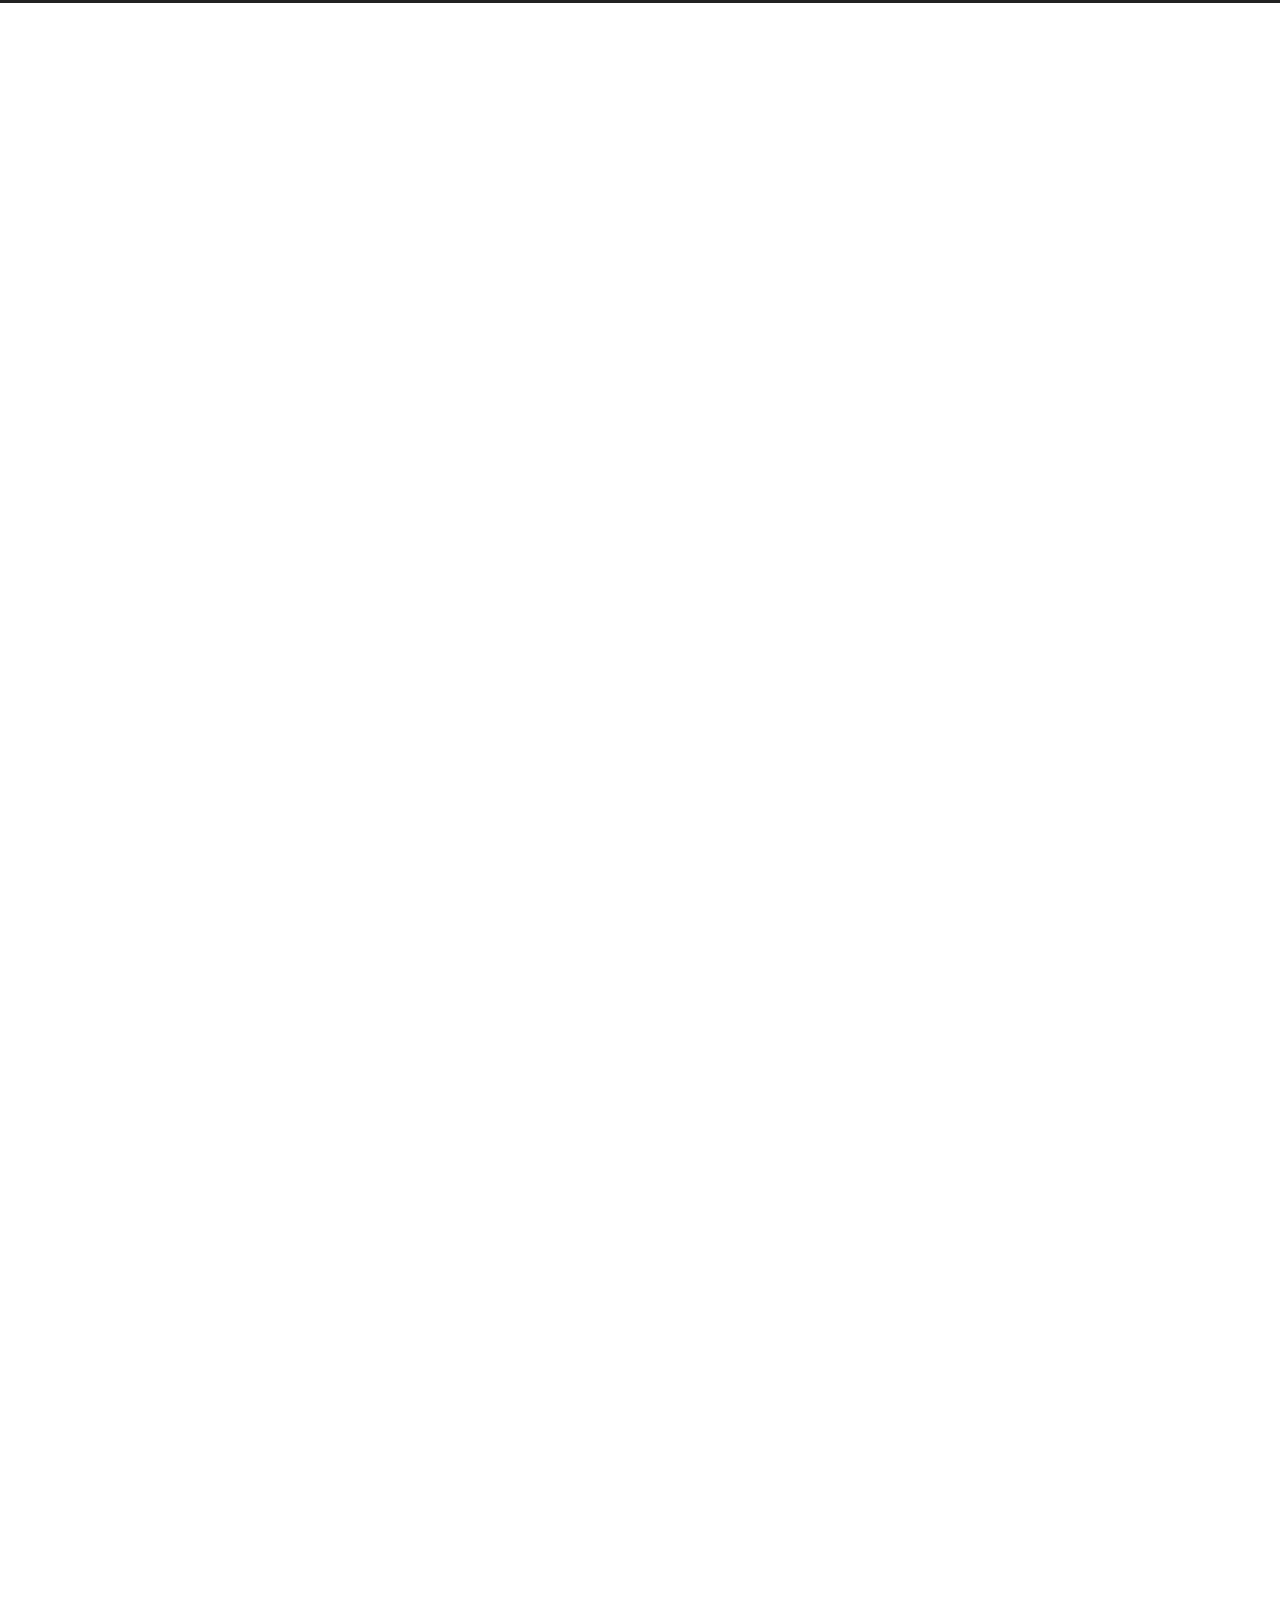
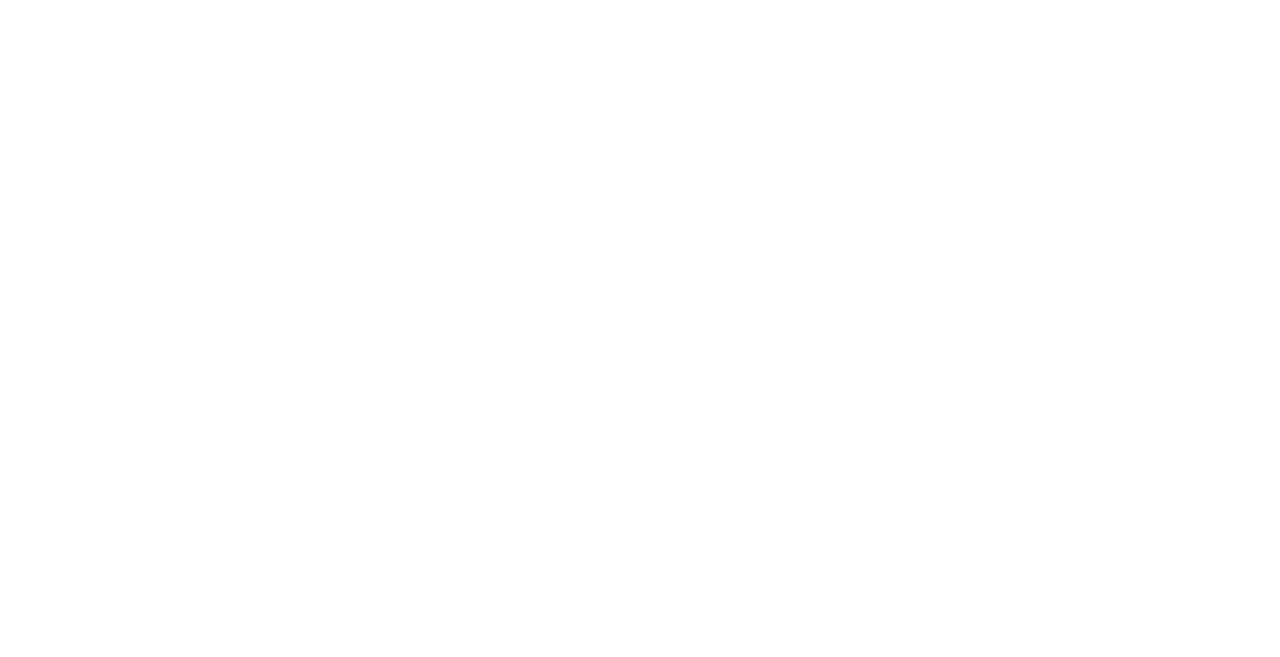
==== commit f707a62d: "Site updated: 2021-08-19 17:51:40" ====
--- a/index.html
+++ b/index.html
@@ -227,10 +227,16 @@
         <i class="far fa-calendar"></i>
       </span>
       <span class="post-meta-item-text">Posted on</span>
-      
-
-      <time title="Created: 2021-07-25 20:12:00 / Modified: 20:15:26" itemprop="dateCreated datePublished" datetime="2021-07-25T20:12:00+08:00">2021-07-25</time>
-    </span>
+
+      <time title="Created: 2021-07-25 20:12:00" itemprop="dateCreated datePublished" datetime="2021-07-25T20:12:00+08:00">2021-07-25</time>
+    </span>
+      <span class="post-meta-item">
+        <span class="post-meta-item-icon">
+          <i class="far fa-calendar-check"></i>
+        </span>
+        <span class="post-meta-item-text">Edited on</span>
+        <time title="Modified: 2021-08-19 17:50:54" itemprop="dateModified" datetime="2021-08-19T17:50:54+08:00">2021-08-19</time>
+      </span>
 
   
 </div>
@@ -242,14 +248,11 @@
     
     
     <div class="post-body" itemprop="articleBody">
-          <p>##第一篇</p>
-<p>内容</p>
+          <h2 id="第一篇"><a href="#第一篇" class="headerlink" title="第一篇"></a>第一篇</h2><p>Hello world !!!!!</p>
 <hr>
-<p>##第二篇</p>
-<p>内容</p>
+<h2 id="第二篇"><a href="#第二篇" class="headerlink" title="第二篇"></a>第二篇</h2><p>Hello people!!!!!</p>
 <hr>
-<p>##参考文献</p>
-<p><a target="_blank" rel="noopener" href="https://blog.csdn.net/sinat_37781304/article/details/82729029">https://blog.csdn.net/sinat_37781304/article/details/82729029</a></p>
+<h2 id="参考文献"><a href="#参考文献" class="headerlink" title="参考文献"></a>参考文献</h2><p><a target="_blank" rel="noopener" href="https://blog.csdn.net/sinat_37781304/article/details/82729029">https://blog.csdn.net/sinat_37781304/article/details/82729029</a></p>
 
       
     </div>
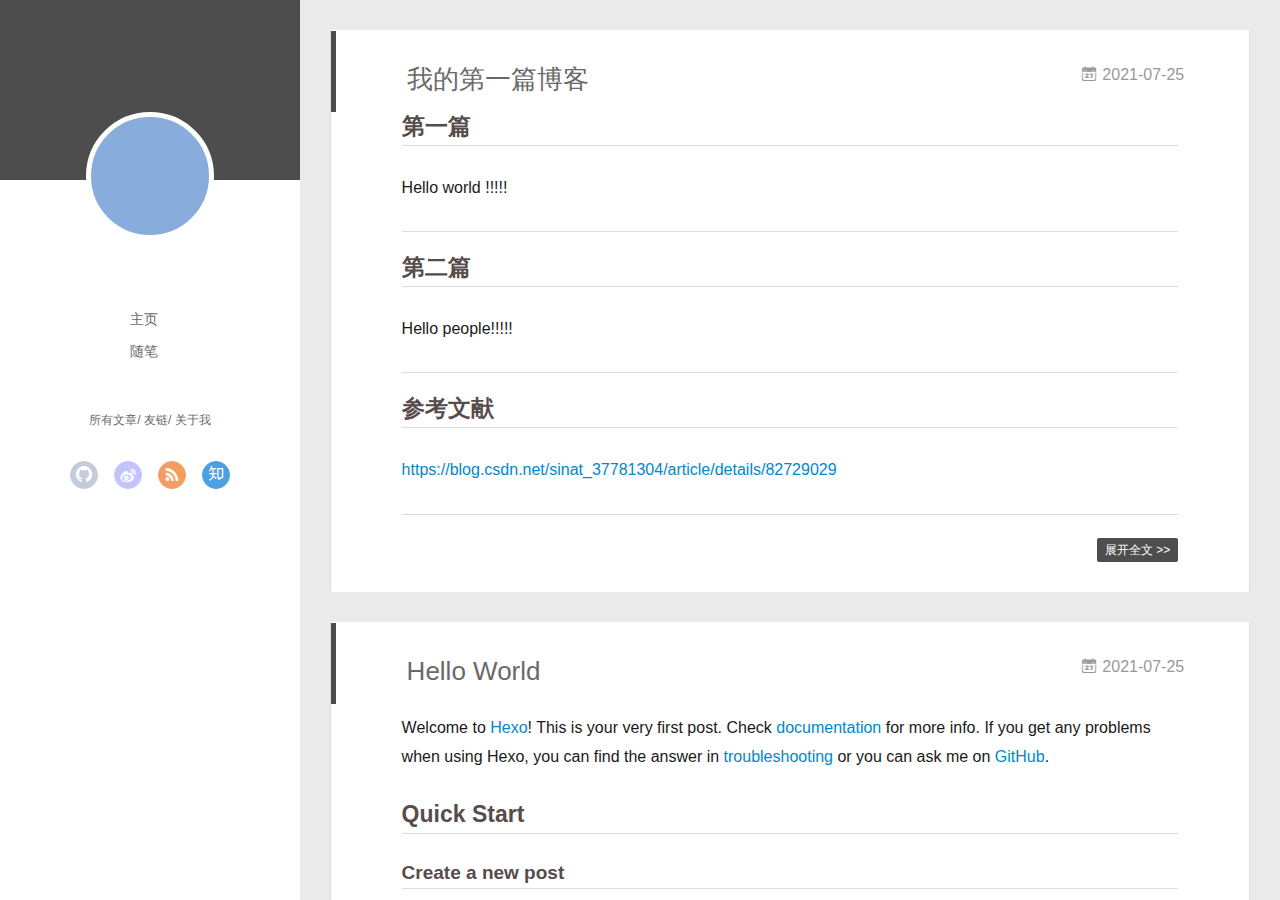
==== commit d95dbeb5: "Site updated: 2021-08-19 18:01:50" ====
--- a/index.html
+++ b/index.html
@@ -1,322 +1,245 @@
 <!DOCTYPE html>
-<html lang="en">
+<html>
 <head>
-  <meta charset="UTF-8">
-<meta name="viewport" content="width=device-width">
-<meta name="theme-color" content="#222">
-<meta name="generator" content="Hexo 5.4.0">
-
-
-  <link rel="apple-touch-icon" sizes="180x180" href="/images/apple-touch-icon-next.png">
-  <link rel="icon" type="image/png" sizes="32x32" href="/images/favicon-32x32-next.png">
-  <link rel="icon" type="image/png" sizes="16x16" href="/images/favicon-16x16-next.png">
-  <link rel="mask-icon" href="/images/logo.svg" color="#222">
-
-<link rel="stylesheet" href="/css/main.css">
-
-
-
-<link rel="stylesheet" href="https://cdn.jsdelivr.net/npm/@fortawesome/fontawesome-free@5.15.3/css/all.min.css" integrity="sha256-2H3fkXt6FEmrReK448mDVGKb3WW2ZZw35gI7vqHOE4Y=" crossorigin="anonymous">
-  <link rel="stylesheet" href="https://cdn.jsdelivr.net/npm/animate.css@3.1.1/animate.min.css" integrity="sha256-PR7ttpcvz8qrF57fur/yAx1qXMFJeJFiA6pSzWi0OIE=" crossorigin="anonymous">
-
-<script class="next-config" data-name="main" type="application/json">{"hostname":"example.com","root":"/","images":"/images","scheme":"Gemini","version":"8.6.1","exturl":false,"sidebar":{"position":"left","display":"post","padding":18,"offset":12},"copycode":false,"bookmark":{"enable":false,"color":"#222","save":"auto"},"fancybox":false,"mediumzoom":false,"lazyload":false,"pangu":false,"comments":{"style":"tabs","active":null,"storage":true,"lazyload":false,"nav":null},"motion":{"enable":true,"async":false,"transition":{"post_block":"fadeIn","post_header":"fadeInDown","post_body":"fadeInDown","coll_header":"fadeInLeft","sidebar":"fadeInUp"}},"prism":false,"i18n":{"placeholder":"Searching...","empty":"We didn't find any results for the search: ${query}","hits_time":"${hits} results found in ${time} ms","hits":"${hits} results found"}}</script><script src="/js/config.js"></script>
-<meta property="og:type" content="website">
+  <meta charset="utf-8">
+  
+  <meta name="renderer" content="webkit">
+  <meta http-equiv="X-UA-Compatible" content="IE=edge" >
+  <link rel="dns-prefetch" href="http://example.com">
+  <title>第一篇博客</title>
+  <meta name="viewport" content="width=device-width, initial-scale=1, maximum-scale=1">
+  <meta property="og:type" content="website">
 <meta property="og:title" content="第一篇博客">
 <meta property="og:url" content="http://example.com/index.html">
 <meta property="og:site_name" content="第一篇博客">
 <meta property="og:locale" content="en_US">
 <meta property="article:author" content="BTPIG1">
 <meta name="twitter:card" content="summary">
-
-
-<link rel="canonical" href="http://example.com/">
-
-
-
-<script class="next-config" data-name="page" type="application/json">{"sidebar":"","isHome":true,"isPost":false,"lang":"en","comments":"","permalink":"","path":"index.html","title":""}</script>
-
-<script class="next-config" data-name="calendar" type="application/json">""</script>
-<title>第一篇博客</title>
-  
-
-
-
-
-  <noscript>
-    <link rel="stylesheet" href="/css/noscript.css">
-  </noscript>
-</head>
-
-<body itemscope itemtype="http://schema.org/WebPage" class="use-motion">
-  <div class="headband"></div>
-
-  <main class="main">
-    <header class="header" itemscope itemtype="http://schema.org/WPHeader">
-      <div class="header-inner"><div class="site-brand-container">
-  <div class="site-nav-toggle">
-    <div class="toggle" aria-label="Toggle navigation bar" role="button">
-        <span class="toggle-line"></span>
-        <span class="toggle-line"></span>
-        <span class="toggle-line"></span>
-    </div>
-  </div>
-
-  <div class="site-meta">
-
-    <a href="/" class="brand" rel="start">
-      <i class="logo-line"></i>
-      <h1 class="site-title">第一篇博客</h1>
-      <i class="logo-line"></i>
-    </a>
-  </div>
-
-  <div class="site-nav-right">
-    <div class="toggle popup-trigger">
-        <i class="fa fa-search fa-fw fa-lg"></i>
-    </div>
-  </div>
+  
+    <link rel="alternative" href="/atom.xml" title="第一篇博客" type="application/atom+xml">
+  
+  
+    <link rel="icon" href="/favicon.png">
+  
+  <link rel="stylesheet" type="text/css" href="/./main.0cf68a.css">
+  <style type="text/css">
+  
+    #container.show {
+      background: linear-gradient(200deg,#a0cfe4,#e8c37e);
+    }
+  </style>
+  
+
+  
+
+<meta name="generator" content="Hexo 5.4.0"></head>
+
+<body>
+  <div id="container" q-class="show:isCtnShow">
+    <canvas id="anm-canvas" class="anm-canvas"></canvas>
+    <div class="left-col" q-class="show:isShow">
+      
+<div class="overlay" style="background: #4d4d4d"></div>
+<div class="intrude-less">
+	<header id="header" class="inner">
+		<a href="/" class="profilepic">
+			<img src="" class="js-avatar">
+		</a>
+		<hgroup>
+		  <h1 class="header-author"><a href="/"></a></h1>
+		</hgroup>
+		
+
+		<nav class="header-menu">
+			<ul>
+			
+				<li><a href="/">主页</a></li>
+	        
+				<li><a href="/tags/%E9%9A%8F%E7%AC%94/">随笔</a></li>
+	        
+			</ul>
+		</nav>
+		<nav class="header-smart-menu">
+    		
+    			
+    			<a q-on="click: openSlider(e, 'innerArchive')" href="javascript:void(0)">所有文章</a>
+    			
+            
+    			
+    			<a q-on="click: openSlider(e, 'friends')" href="javascript:void(0)">友链</a>
+    			
+            
+    			
+    			<a q-on="click: openSlider(e, 'aboutme')" href="javascript:void(0)">关于我</a>
+    			
+            
+		</nav>
+		<nav class="header-nav">
+			<div class="social">
+				
+					<a class="github" target="_blank" href="#" title="github"><i class="icon-github"></i></a>
+		        
+					<a class="weibo" target="_blank" href="#" title="weibo"><i class="icon-weibo"></i></a>
+		        
+					<a class="rss" target="_blank" href="#" title="rss"><i class="icon-rss"></i></a>
+		        
+					<a class="zhihu" target="_blank" href="#" title="zhihu"><i class="icon-zhihu"></i></a>
+		        
+			</div>
+		</nav>
+	</header>		
 </div>
 
-
-
-<nav class="site-nav">
-  <ul class="main-menu menu">
-        <li class="menu-item menu-item-home"><a href="/" rel="section"><i class="fa fa-home fa-fw"></i>Home</a></li>
-        <li class="menu-item menu-item-about"><a href="/about/" rel="section"><i class="fa fa-user fa-fw"></i>About</a></li>
-        <li class="menu-item menu-item-tags"><a href="/tags/" rel="section"><i class="fa fa-tags fa-fw"></i>Tags</a></li>
-        <li class="menu-item menu-item-categories"><a href="/categories/" rel="section"><i class="fa fa-th fa-fw"></i>Categories</a></li>
-        <li class="menu-item menu-item-archives"><a href="/archives/" rel="section"><i class="fa fa-archive fa-fw"></i>Archives</a></li>
-        <li class="menu-item menu-item-schedule"><a href="/schedule/" rel="section"><i class="fa fa-calendar fa-fw"></i>Schedule</a></li>
-        <li class="menu-item menu-item-sitemap"><a href="/sitemap.xml" rel="section"><i class="fa fa-sitemap fa-fw"></i>Sitemap</a></li>
-        <li class="menu-item menu-item-commonweal"><a href="/404/" rel="section"><i class="fa fa-heartbeat fa-fw"></i>Commonweal 404</a></li>
-      <li class="menu-item menu-item-search">
-        <a role="button" class="popup-trigger"><i class="fa fa-search fa-fw"></i>Search
-        </a>
-      </li>
-  </ul>
+    </div>
+    <div class="mid-col" q-class="show:isShow,hide:isShow|isFalse">
+      
+<nav id="mobile-nav">
+  	<div class="overlay js-overlay" style="background: #4d4d4d"></div>
+	<div class="btnctn js-mobile-btnctn">
+  		<div class="slider-trigger list" q-on="click: openSlider(e)"><i class="icon icon-sort"></i></div>
+	</div>
+	<div class="intrude-less">
+		<header id="header" class="inner">
+			<div class="profilepic">
+				<img src="" class="js-avatar">
+			</div>
+			<hgroup>
+			  <h1 class="header-author js-header-author"></h1>
+			</hgroup>
+			
+			
+			
+				
+			
+				
+			
+			
+			
+			<nav class="header-nav">
+				<div class="social">
+					
+						<a class="github" target="_blank" href="#" title="github"><i class="icon-github"></i></a>
+			        
+						<a class="weibo" target="_blank" href="#" title="weibo"><i class="icon-weibo"></i></a>
+			        
+						<a class="rss" target="_blank" href="#" title="rss"><i class="icon-rss"></i></a>
+			        
+						<a class="zhihu" target="_blank" href="#" title="zhihu"><i class="icon-zhihu"></i></a>
+			        
+				</div>
+			</nav>
+
+			<nav class="header-menu js-header-menu">
+				<ul style="width: 50%">
+				
+				
+					<li style="width: 50%"><a href="/">主页</a></li>
+		        
+					<li style="width: 50%"><a href="/tags/%E9%9A%8F%E7%AC%94/">随笔</a></li>
+		        
+				</ul>
+			</nav>
+		</header>				
+	</div>
+	<div class="mobile-mask" style="display:none" q-show="isShow"></div>
 </nav>
 
-
-
-  <div class="search-pop-overlay">
-    <div class="popup search-popup"><div class="search-header">
-  <span class="search-icon">
-    <i class="fa fa-search"></i>
-  </span>
-  <div class="search-input-container">
-    <input autocomplete="off" autocapitalize="off" maxlength="80"
-           placeholder="Searching..." spellcheck="false"
-           type="search" class="search-input">
-  </div>
-  <span class="popup-btn-close" role="button">
-    <i class="fa fa-times-circle"></i>
-  </span>
-</div>
-<div class="search-result-container no-result">
-  <div class="search-result-icon">
-    <i class="fa fa-spinner fa-pulse fa-5x"></i>
-  </div>
-</div>
-
-    </div>
-  </div>
-
-</div>
-        
-  
-  <div class="toggle sidebar-toggle" role="button">
-    <span class="toggle-line"></span>
-    <span class="toggle-line"></span>
-    <span class="toggle-line"></span>
-  </div>
-
-  <aside class="sidebar">
-
-    <div class="sidebar-inner sidebar-overview-active">
-      <ul class="sidebar-nav">
-        <li class="sidebar-nav-toc">
-          Table of Contents
-        </li>
-        <li class="sidebar-nav-overview">
-          Overview
-        </li>
-      </ul>
-
-      <div class="sidebar-panel-container">
-        <!--noindex-->
-        <div class="post-toc-wrap sidebar-panel">
-        </div>
-        <!--/noindex-->
-
-        <div class="site-overview-wrap sidebar-panel">
-          <div class="site-overview">
-            <div class="site-author site-overview-item animated" itemprop="author" itemscope itemtype="http://schema.org/Person">
-  <p class="site-author-name" itemprop="name">BTPIG1</p>
-  <div class="site-description" itemprop="description"></div>
-</div>
-<div class="site-state-wrap site-overview-item animated">
-  <nav class="site-state">
-      <div class="site-state-item site-state-posts">
-          <a href="/archives/">
-        
-          <span class="site-state-item-count">2</span>
-          <span class="site-state-item-name">posts</span>
-        </a>
-      </div>
-  </nav>
-</div>
-  <div class="links-of-author site-overview-item animated">
-      <span class="links-of-author-item">
-        <a href="https://github.com/BTPIG1" title="GitHub → https:&#x2F;&#x2F;github.com&#x2F;BTPIG1" rel="noopener" target="_blank"><i class="fab fa-github fa-fw"></i>GitHub</a>
-      </span>
-  </div>
-
-
-
+      <div id="wrapper" class="body-wrap">
+        <div class="menu-l">
+          <div class="canvas-wrap">
+            <canvas data-colors="#eaeaea" data-sectionHeight="100" data-contentId="js-content" id="myCanvas1" class="anm-canvas"></canvas>
           </div>
-        </div>
-      </div>
-    </div>
-  </aside>
-  <div class="sidebar-dimmer"></div>
-
-
-    </header>
-
-    
-  <div class="back-to-top" role="button" aria-label="Back to top">
-    <i class="fa fa-arrow-up"></i>
-    <span>0%</span>
-  </div>
-
-<noscript>
-  <div class="noscript-warning">Theme NexT works best with JavaScript enabled</div>
-</noscript>
-
-
-    <div class="main-inner index posts-expand">
-
-    
-
-
-<div class="post-block">
-  
-  
-
-  <article itemscope itemtype="http://schema.org/Article" class="post-content" lang="">
-    <link itemprop="mainEntityOfPage" href="http://example.com/2021/07/25/%E6%88%91%E7%9A%84%E7%AC%AC%E4%B8%80%E7%AF%87%E5%8D%9A%E5%AE%A2/">
-
-    <span hidden itemprop="author" itemscope itemtype="http://schema.org/Person">
-      <meta itemprop="image" content="/images/avatar.gif">
-      <meta itemprop="name" content="BTPIG1">
-      <meta itemprop="description" content="">
-    </span>
-
-    <span hidden itemprop="publisher" itemscope itemtype="http://schema.org/Organization">
-      <meta itemprop="name" content="第一篇博客">
-    </span>
-      <header class="post-header">
-        <h2 class="post-title" itemprop="name headline">
-          <a href="/2021/07/25/%E6%88%91%E7%9A%84%E7%AC%AC%E4%B8%80%E7%AF%87%E5%8D%9A%E5%AE%A2/" class="post-title-link" itemprop="url">我的第一篇博客</a>
-        </h2>
-
-        <div class="post-meta-container">
-          <div class="post-meta">
-    <span class="post-meta-item">
-      <span class="post-meta-item-icon">
-        <i class="far fa-calendar"></i>
-      </span>
-      <span class="post-meta-item-text">Posted on</span>
-
-      <time title="Created: 2021-07-25 20:12:00" itemprop="dateCreated datePublished" datetime="2021-07-25T20:12:00+08:00">2021-07-25</time>
-    </span>
-      <span class="post-meta-item">
-        <span class="post-meta-item-icon">
-          <i class="far fa-calendar-check"></i>
-        </span>
-        <span class="post-meta-item-text">Edited on</span>
-        <time title="Modified: 2021-08-19 17:50:54" itemprop="dateModified" datetime="2021-08-19T17:50:54+08:00">2021-08-19</time>
-      </span>
-
-  
-</div>
-
-        </div>
+          <div id="js-content" class="content-ll">
+            
+  
+    <article id="post-我的第一篇博客" class="article article-type-post  article-index" itemscope itemprop="blogPost">
+  <div class="article-inner">
+    
+      <header class="article-header">
+        
+  
+    <h1 itemprop="name">
+      <a class="article-title" href="/2021/07/25/%E6%88%91%E7%9A%84%E7%AC%AC%E4%B8%80%E7%AF%87%E5%8D%9A%E5%AE%A2/">我的第一篇博客</a>
+    </h1>
+  
+
+        
+        <a href="/2021/07/25/%E6%88%91%E7%9A%84%E7%AC%AC%E4%B8%80%E7%AF%87%E5%8D%9A%E5%AE%A2/" class="archive-article-date">
+  	<time datetime="2021-07-25T12:12:00.000Z" itemprop="datePublished"><i class="icon-calendar icon"></i>2021-07-25</time>
+</a>
+        
       </header>
-
-    
-    
-    
-    <div class="post-body" itemprop="articleBody">
-          <h2 id="第一篇"><a href="#第一篇" class="headerlink" title="第一篇"></a>第一篇</h2><p>Hello world !!!!!</p>
+    
+    <div class="article-entry" itemprop="articleBody">
+      
+        <h2 id="第一篇"><a href="#第一篇" class="headerlink" title="第一篇"></a>第一篇</h2><p>Hello world !!!!!</p>
 <hr>
 <h2 id="第二篇"><a href="#第二篇" class="headerlink" title="第二篇"></a>第二篇</h2><p>Hello people!!!!!</p>
 <hr>
 <h2 id="参考文献"><a href="#参考文献" class="headerlink" title="参考文献"></a>参考文献</h2><p><a target="_blank" rel="noopener" href="https://blog.csdn.net/sinat_37781304/article/details/82729029">https://blog.csdn.net/sinat_37781304/article/details/82729029</a></p>
 
       
-    </div>
-
-    
-    
-    
-
-    <footer class="post-footer">
-        <div class="post-eof"></div>
-      
-    </footer>
-  </article>
-</div>
-
-
-
-
-    
-
-
-<div class="post-block">
-  
-  
-
-  <article itemscope itemtype="http://schema.org/Article" class="post-content" lang="">
-    <link itemprop="mainEntityOfPage" href="http://example.com/2021/07/25/hello-world/">
-
-    <span hidden itemprop="author" itemscope itemtype="http://schema.org/Person">
-      <meta itemprop="image" content="/images/avatar.gif">
-      <meta itemprop="name" content="BTPIG1">
-      <meta itemprop="description" content="">
-    </span>
-
-    <span hidden itemprop="publisher" itemscope itemtype="http://schema.org/Organization">
-      <meta itemprop="name" content="第一篇博客">
-    </span>
-      <header class="post-header">
-        <h2 class="post-title" itemprop="name headline">
-          <a href="/2021/07/25/hello-world/" class="post-title-link" itemprop="url">Hello World</a>
-        </h2>
-
-        <div class="post-meta-container">
-          <div class="post-meta">
-    <span class="post-meta-item">
-      <span class="post-meta-item-icon">
-        <i class="far fa-calendar"></i>
-      </span>
-      <span class="post-meta-item-text">Posted on</span>
-
-      <time title="Created: 2021-07-25 19:30:28" itemprop="dateCreated datePublished" datetime="2021-07-25T19:30:28+08:00">2021-07-25</time>
-    </span>
-
-  
-</div>
-
-        </div>
+
+      
+    </div>
+    <div class="article-info article-info-index">
+      
+      
+      
+
+      
+        <p class="article-more-link">
+          <a class="article-more-a" href="/2021/07/25/%E6%88%91%E7%9A%84%E7%AC%AC%E4%B8%80%E7%AF%87%E5%8D%9A%E5%AE%A2/">展开全文 >></a>
+        </p>
+      
+
+      
+      <div class="clearfix"></div>
+    </div>
+  </div>
+</article>
+
+<aside class="wrap-side-operation">
+    <div class="mod-side-operation">
+        
+        <div class="jump-container" id="js-jump-container" style="display:none;">
+            <a href="javascript:void(0)" class="mod-side-operation__jump-to-top">
+                <i class="icon-font icon-back"></i>
+            </a>
+            <div id="js-jump-plan-container" class="jump-plan-container" style="top: -11px;">
+                <i class="icon-font icon-plane jump-plane"></i>
+            </div>
+        </div>
+        
+        
+    </div>
+</aside>
+
+
+
+
+  
+    <article id="post-hello-world" class="article article-type-post  article-index" itemscope itemprop="blogPost">
+  <div class="article-inner">
+    
+      <header class="article-header">
+        
+  
+    <h1 itemprop="name">
+      <a class="article-title" href="/2021/07/25/hello-world/">Hello World</a>
+    </h1>
+  
+
+        
+        <a href="/2021/07/25/hello-world/" class="archive-article-date">
+  	<time datetime="2021-07-25T11:30:28.216Z" itemprop="datePublished"><i class="icon-calendar icon"></i>2021-07-25</time>
+</a>
+        
       </header>
-
-    
-    
-    
-    <div class="post-body" itemprop="articleBody">
-          <p>Welcome to <a target="_blank" rel="noopener" href="https://hexo.io/">Hexo</a>! This is your very first post. Check <a target="_blank" rel="noopener" href="https://hexo.io/docs/">documentation</a> for more info. If you get any problems when using Hexo, you can find the answer in <a target="_blank" rel="noopener" href="https://hexo.io/docs/troubleshooting.html">troubleshooting</a> or you can ask me on <a target="_blank" rel="noopener" href="https://github.com/hexojs/hexo/issues">GitHub</a>.</p>
+    
+    <div class="article-entry" itemprop="articleBody">
+      
+        <p>Welcome to <a target="_blank" rel="noopener" href="https://hexo.io/">Hexo</a>! This is your very first post. Check <a target="_blank" rel="noopener" href="https://hexo.io/docs/">documentation</a> for more info. If you get any problems when using Hexo, you can find the answer in <a target="_blank" rel="noopener" href="https://hexo.io/docs/troubleshooting.html">troubleshooting</a> or you can ask me on <a target="_blank" rel="noopener" href="https://github.com/hexojs/hexo/issues">GitHub</a>.</p>
 <h2 id="Quick-Start"><a href="#Quick-Start" class="headerlink" title="Quick Start"></a>Quick Start</h2><h3 id="Create-a-new-post"><a href="#Create-a-new-post" class="headerlink" title="Create a new post"></a>Create a new post</h3><figure class="highlight bash"><table><tr><td class="gutter"><pre><span class="line">1</span><br></pre></td><td class="code"><pre><span class="line">$ hexo new <span class="string">&quot;My New Post&quot;</span></span><br></pre></td></tr></table></figure>
 
 <p>More info: <a target="_blank" rel="noopener" href="https://hexo.io/docs/writing.html">Writing</a></p>
@@ -331,59 +254,292 @@
 <p>More info: <a target="_blank" rel="noopener" href="https://hexo.io/docs/one-command-deployment.html">Deployment</a></p>
 
       
-    </div>
-
-    
-    
-    
-
-    <footer class="post-footer">
-        <div class="post-eof"></div>
-      
-    </footer>
-  </article>
+
+      
+    </div>
+    <div class="article-info article-info-index">
+      
+      
+      
+
+      
+        <p class="article-more-link">
+          <a class="article-more-a" href="/2021/07/25/hello-world/">展开全文 >></a>
+        </p>
+      
+
+      
+      <div class="clearfix"></div>
+    </div>
+  </div>
+</article>
+
+<aside class="wrap-side-operation">
+    <div class="mod-side-operation">
+        
+        <div class="jump-container" id="js-jump-container" style="display:none;">
+            <a href="javascript:void(0)" class="mod-side-operation__jump-to-top">
+                <i class="icon-font icon-back"></i>
+            </a>
+            <div id="js-jump-plan-container" class="jump-plan-container" style="top: -11px;">
+                <i class="icon-font icon-plane jump-plane"></i>
+            </div>
+        </div>
+        
+        
+    </div>
+</aside>
+
+
+
+
+  
+  
+
+
+          </div>
+        </div>
+      </div>
+      <footer id="footer">
+  <div class="outer">
+    <div id="footer-info">
+    	<div class="footer-left">
+    		&copy; 2021 BTPIG1
+    	</div>
+      	<div class="footer-right">
+      		<a href="http://hexo.io/" target="_blank">Hexo</a>  Theme <a href="https://github.com/litten/hexo-theme-yilia" target="_blank">Yilia</a> by Litten
+      	</div>
+    </div>
+  </div>
+</footer>
+    </div>
+    <script>
+	var yiliaConfig = {
+		mathjax: false,
+		isHome: true,
+		isPost: false,
+		isArchive: false,
+		isTag: false,
+		isCategory: false,
+		open_in_new: false,
+		toc_hide_index: true,
+		root: "/",
+		innerArchive: true,
+		showTags: false
+	}
+</script>
+
+<script>!function(t){function n(e){if(r[e])return r[e].exports;var i=r[e]={exports:{},id:e,loaded:!1};return t[e].call(i.exports,i,i.exports,n),i.loaded=!0,i.exports}var r={};n.m=t,n.c=r,n.p="./",n(0)}([function(t,n,r){r(195),t.exports=r(191)},function(t,n,r){var e=r(3),i=r(52),o=r(27),u=r(28),c=r(53),f="prototype",a=function(t,n,r){var s,l,h,v,p=t&a.F,d=t&a.G,y=t&a.S,g=t&a.P,b=t&a.B,m=d?e:y?e[n]||(e[n]={}):(e[n]||{})[f],x=d?i:i[n]||(i[n]={}),w=x[f]||(x[f]={});d&&(r=n);for(s in r)l=!p&&m&&void 0!==m[s],h=(l?m:r)[s],v=b&&l?c(h,e):g&&"function"==typeof h?c(Function.call,h):h,m&&u(m,s,h,t&a.U),x[s]!=h&&o(x,s,v),g&&w[s]!=h&&(w[s]=h)};e.core=i,a.F=1,a.G=2,a.S=4,a.P=8,a.B=16,a.W=32,a.U=64,a.R=128,t.exports=a},function(t,n,r){var e=r(6);t.exports=function(t){if(!e(t))throw TypeError(t+" is not an object!");return t}},function(t,n){var r=t.exports="undefined"!=typeof window&&window.Math==Math?window:"undefined"!=typeof self&&self.Math==Math?self:Function("return this")();"number"==typeof __g&&(__g=r)},function(t,n){t.exports=function(t){try{return!!t()}catch(t){return!0}}},function(t,n){var r=t.exports="undefined"!=typeof window&&window.Math==Math?window:"undefined"!=typeof self&&self.Math==Math?self:Function("return this")();"number"==typeof __g&&(__g=r)},function(t,n){t.exports=function(t){return"object"==typeof t?null!==t:"function"==typeof t}},function(t,n,r){var e=r(126)("wks"),i=r(76),o=r(3).Symbol,u="function"==typeof o;(t.exports=function(t){return e[t]||(e[t]=u&&o[t]||(u?o:i)("Symbol."+t))}).store=e},function(t,n){var r={}.hasOwnProperty;t.exports=function(t,n){return r.call(t,n)}},function(t,n,r){var e=r(94),i=r(33);t.exports=function(t){return e(i(t))}},function(t,n,r){t.exports=!r(4)(function(){return 7!=Object.defineProperty({},"a",{get:function(){return 7}}).a})},function(t,n,r){var e=r(2),i=r(167),o=r(50),u=Object.defineProperty;n.f=r(10)?Object.defineProperty:function(t,n,r){if(e(t),n=o(n,!0),e(r),i)try{return u(t,n,r)}catch(t){}if("get"in r||"set"in r)throw TypeError("Accessors not supported!");return"value"in r&&(t[n]=r.value),t}},function(t,n,r){t.exports=!r(18)(function(){return 7!=Object.defineProperty({},"a",{get:function(){return 7}}).a})},function(t,n,r){var e=r(14),i=r(22);t.exports=r(12)?function(t,n,r){return e.f(t,n,i(1,r))}:function(t,n,r){return t[n]=r,t}},function(t,n,r){var e=r(20),i=r(58),o=r(42),u=Object.defineProperty;n.f=r(12)?Object.defineProperty:function(t,n,r){if(e(t),n=o(n,!0),e(r),i)try{return u(t,n,r)}catch(t){}if("get"in r||"set"in r)throw TypeError("Accessors not supported!");return"value"in r&&(t[n]=r.value),t}},function(t,n,r){var e=r(40)("wks"),i=r(23),o=r(5).Symbol,u="function"==typeof o;(t.exports=function(t){return e[t]||(e[t]=u&&o[t]||(u?o:i)("Symbol."+t))}).store=e},function(t,n,r){var e=r(67),i=Math.min;t.exports=function(t){return t>0?i(e(t),9007199254740991):0}},function(t,n,r){var e=r(46);t.exports=function(t){return Object(e(t))}},function(t,n){t.exports=function(t){try{return!!t()}catch(t){return!0}}},function(t,n,r){var e=r(63),i=r(34);t.exports=Object.keys||function(t){return e(t,i)}},function(t,n,r){var e=r(21);t.exports=function(t){if(!e(t))throw TypeError(t+" is not an object!");return t}},function(t,n){t.exports=function(t){return"object"==typeof t?null!==t:"function"==typeof t}},function(t,n){t.exports=function(t,n){return{enumerable:!(1&t),configurable:!(2&t),writable:!(4&t),value:n}}},function(t,n){var r=0,e=Math.random();t.exports=function(t){return"Symbol(".concat(void 0===t?"":t,")_",(++r+e).toString(36))}},function(t,n){var r={}.hasOwnProperty;t.exports=function(t,n){return r.call(t,n)}},function(t,n){var r=t.exports={version:"2.4.0"};"number"==typeof __e&&(__e=r)},function(t,n){t.exports=function(t){if("function"!=typeof t)throw TypeError(t+" is not a function!");return t}},function(t,n,r){var e=r(11),i=r(66);t.exports=r(10)?function(t,n,r){return e.f(t,n,i(1,r))}:function(t,n,r){return t[n]=r,t}},function(t,n,r){var e=r(3),i=r(27),o=r(24),u=r(76)("src"),c="toString",f=Function[c],a=(""+f).split(c);r(52).inspectSource=function(t){return f.call(t)},(t.exports=function(t,n,r,c){var f="function"==typeof r;f&&(o(r,"name")||i(r,"name",n)),t[n]!==r&&(f&&(o(r,u)||i(r,u,t[n]?""+t[n]:a.join(String(n)))),t===e?t[n]=r:c?t[n]?t[n]=r:i(t,n,r):(delete t[n],i(t,n,r)))})(Function.prototype,c,function(){return"function"==typeof this&&this[u]||f.call(this)})},function(t,n,r){var e=r(1),i=r(4),o=r(46),u=function(t,n,r,e){var i=String(o(t)),u="<"+n;return""!==r&&(u+=" "+r+'="'+String(e).replace(/"/g,"&quot;")+'"'),u+">"+i+"</"+n+">"};t.exports=function(t,n){var r={};r[t]=n(u),e(e.P+e.F*i(function(){var n=""[t]('"');return n!==n.toLowerCase()||n.split('"').length>3}),"String",r)}},function(t,n,r){var e=r(115),i=r(46);t.exports=function(t){return e(i(t))}},function(t,n,r){var e=r(116),i=r(66),o=r(30),u=r(50),c=r(24),f=r(167),a=Object.getOwnPropertyDescriptor;n.f=r(10)?a:function(t,n){if(t=o(t),n=u(n,!0),f)try{return a(t,n)}catch(t){}if(c(t,n))return i(!e.f.call(t,n),t[n])}},function(t,n,r){var e=r(24),i=r(17),o=r(145)("IE_PROTO"),u=Object.prototype;t.exports=Object.getPrototypeOf||function(t){return t=i(t),e(t,o)?t[o]:"function"==typeof t.constructor&&t instanceof t.constructor?t.constructor.prototype:t instanceof Object?u:null}},function(t,n){t.exports=function(t){if(void 0==t)throw TypeError("Can't call method on  "+t);return t}},function(t,n){t.exports="constructor,hasOwnProperty,isPrototypeOf,propertyIsEnumerable,toLocaleString,toString,valueOf".split(",")},function(t,n){t.exports={}},function(t,n){t.exports=!0},function(t,n){n.f={}.propertyIsEnumerable},function(t,n,r){var e=r(14).f,i=r(8),o=r(15)("toStringTag");t.exports=function(t,n,r){t&&!i(t=r?t:t.prototype,o)&&e(t,o,{configurable:!0,value:n})}},function(t,n,r){var e=r(40)("keys"),i=r(23);t.exports=function(t){return e[t]||(e[t]=i(t))}},function(t,n,r){var e=r(5),i="__core-js_shared__",o=e[i]||(e[i]={});t.exports=function(t){return o[t]||(o[t]={})}},function(t,n){var r=Math.ceil,e=Math.floor;t.exports=function(t){return isNaN(t=+t)?0:(t>0?e:r)(t)}},function(t,n,r){var e=r(21);t.exports=function(t,n){if(!e(t))return t;var r,i;if(n&&"function"==typeof(r=t.toString)&&!e(i=r.call(t)))return i;if("function"==typeof(r=t.valueOf)&&!e(i=r.call(t)))return i;if(!n&&"function"==typeof(r=t.toString)&&!e(i=r.call(t)))return i;throw TypeError("Can't convert object to primitive value")}},function(t,n,r){var e=r(5),i=r(25),o=r(36),u=r(44),c=r(14).f;t.exports=function(t){var n=i.Symbol||(i.Symbol=o?{}:e.Symbol||{});"_"==t.charAt(0)||t in n||c(n,t,{value:u.f(t)})}},function(t,n,r){n.f=r(15)},function(t,n){var r={}.toString;t.exports=function(t){return r.call(t).slice(8,-1)}},function(t,n){t.exports=function(t){if(void 0==t)throw TypeError("Can't call method on  "+t);return t}},function(t,n,r){var e=r(4);t.exports=function(t,n){return!!t&&e(function(){n?t.call(null,function(){},1):t.call(null)})}},function(t,n,r){var e=r(53),i=r(115),o=r(17),u=r(16),c=r(203);t.exports=function(t,n){var r=1==t,f=2==t,a=3==t,s=4==t,l=6==t,h=5==t||l,v=n||c;return function(n,c,p){for(var d,y,g=o(n),b=i(g),m=e(c,p,3),x=u(b.length),w=0,S=r?v(n,x):f?v(n,0):void 0;x>w;w++)if((h||w in b)&&(d=b[w],y=m(d,w,g),t))if(r)S[w]=y;else if(y)switch(t){case 3:return!0;case 5:return d;case 6:return w;case 2:S.push(d)}else if(s)return!1;return l?-1:a||s?s:S}}},function(t,n,r){var e=r(1),i=r(52),o=r(4);t.exports=function(t,n){var r=(i.Object||{})[t]||Object[t],u={};u[t]=n(r),e(e.S+e.F*o(function(){r(1)}),"Object",u)}},function(t,n,r){var e=r(6);t.exports=function(t,n){if(!e(t))return t;var r,i;if(n&&"function"==typeof(r=t.toString)&&!e(i=r.call(t)))return i;if("function"==typeof(r=t.valueOf)&&!e(i=r.call(t)))return i;if(!n&&"function"==typeof(r=t.toString)&&!e(i=r.call(t)))return i;throw TypeError("Can't convert object to primitive value")}},function(t,n,r){var e=r(5),i=r(25),o=r(91),u=r(13),c="prototype",f=function(t,n,r){var a,s,l,h=t&f.F,v=t&f.G,p=t&f.S,d=t&f.P,y=t&f.B,g=t&f.W,b=v?i:i[n]||(i[n]={}),m=b[c],x=v?e:p?e[n]:(e[n]||{})[c];v&&(r=n);for(a in r)(s=!h&&x&&void 0!==x[a])&&a in b||(l=s?x[a]:r[a],b[a]=v&&"function"!=typeof x[a]?r[a]:y&&s?o(l,e):g&&x[a]==l?function(t){var n=function(n,r,e){if(this instanceof t){switch(arguments.length){case 0:return new t;case 1:return new t(n);case 2:return new t(n,r)}return new t(n,r,e)}return t.apply(this,arguments)};return n[c]=t[c],n}(l):d&&"function"==typeof l?o(Function.call,l):l,d&&((b.virtual||(b.virtual={}))[a]=l,t&f.R&&m&&!m[a]&&u(m,a,l)))};f.F=1,f.G=2,f.S=4,f.P=8,f.B=16,f.W=32,f.U=64,f.R=128,t.exports=f},function(t,n){var r=t.exports={version:"2.4.0"};"number"==typeof __e&&(__e=r)},function(t,n,r){var e=r(26);t.exports=function(t,n,r){if(e(t),void 0===n)return t;switch(r){case 1:return function(r){return t.call(n,r)};case 2:return function(r,e){return t.call(n,r,e)};case 3:return function(r,e,i){return t.call(n,r,e,i)}}return function(){return t.apply(n,arguments)}}},function(t,n,r){var e=r(183),i=r(1),o=r(126)("metadata"),u=o.store||(o.store=new(r(186))),c=function(t,n,r){var i=u.get(t);if(!i){if(!r)return;u.set(t,i=new e)}var o=i.get(n);if(!o){if(!r)return;i.set(n,o=new e)}return o},f=function(t,n,r){var e=c(n,r,!1);return void 0!==e&&e.has(t)},a=function(t,n,r){var e=c(n,r,!1);return void 0===e?void 0:e.get(t)},s=function(t,n,r,e){c(r,e,!0).set(t,n)},l=function(t,n){var r=c(t,n,!1),e=[];return r&&r.forEach(function(t,n){e.push(n)}),e},h=function(t){return void 0===t||"symbol"==typeof t?t:String(t)},v=function(t){i(i.S,"Reflect",t)};t.exports={store:u,map:c,has:f,get:a,set:s,keys:l,key:h,exp:v}},function(t,n,r){"use strict";if(r(10)){var e=r(69),i=r(3),o=r(4),u=r(1),c=r(127),f=r(152),a=r(53),s=r(68),l=r(66),h=r(27),v=r(73),p=r(67),d=r(16),y=r(75),g=r(50),b=r(24),m=r(180),x=r(114),w=r(6),S=r(17),_=r(137),O=r(70),E=r(32),P=r(71).f,j=r(154),F=r(76),M=r(7),A=r(48),N=r(117),T=r(146),I=r(155),k=r(80),L=r(123),R=r(74),C=r(130),D=r(160),U=r(11),W=r(31),G=U.f,B=W.f,V=i.RangeError,z=i.TypeError,q=i.Uint8Array,K="ArrayBuffer",J="Shared"+K,Y="BYTES_PER_ELEMENT",H="prototype",$=Array[H],X=f.ArrayBuffer,Q=f.DataView,Z=A(0),tt=A(2),nt=A(3),rt=A(4),et=A(5),it=A(6),ot=N(!0),ut=N(!1),ct=I.values,ft=I.keys,at=I.entries,st=$.lastIndexOf,lt=$.reduce,ht=$.reduceRight,vt=$.join,pt=$.sort,dt=$.slice,yt=$.toString,gt=$.toLocaleString,bt=M("iterator"),mt=M("toStringTag"),xt=F("typed_constructor"),wt=F("def_constructor"),St=c.CONSTR,_t=c.TYPED,Ot=c.VIEW,Et="Wrong length!",Pt=A(1,function(t,n){return Tt(T(t,t[wt]),n)}),jt=o(function(){return 1===new q(new Uint16Array([1]).buffer)[0]}),Ft=!!q&&!!q[H].set&&o(function(){new q(1).set({})}),Mt=function(t,n){if(void 0===t)throw z(Et);var r=+t,e=d(t);if(n&&!m(r,e))throw V(Et);return e},At=function(t,n){var r=p(t);if(r<0||r%n)throw V("Wrong offset!");return r},Nt=function(t){if(w(t)&&_t in t)return t;throw z(t+" is not a typed array!")},Tt=function(t,n){if(!(w(t)&&xt in t))throw z("It is not a typed array constructor!");return new t(n)},It=function(t,n){return kt(T(t,t[wt]),n)},kt=function(t,n){for(var r=0,e=n.length,i=Tt(t,e);e>r;)i[r]=n[r++];return i},Lt=function(t,n,r){G(t,n,{get:function(){return this._d[r]}})},Rt=function(t){var n,r,e,i,o,u,c=S(t),f=arguments.length,s=f>1?arguments[1]:void 0,l=void 0!==s,h=j(c);if(void 0!=h&&!_(h)){for(u=h.call(c),e=[],n=0;!(o=u.next()).done;n++)e.push(o.value);c=e}for(l&&f>2&&(s=a(s,arguments[2],2)),n=0,r=d(c.length),i=Tt(this,r);r>n;n++)i[n]=l?s(c[n],n):c[n];return i},Ct=function(){for(var t=0,n=arguments.length,r=Tt(this,n);n>t;)r[t]=arguments[t++];return r},Dt=!!q&&o(function(){gt.call(new q(1))}),Ut=function(){return gt.apply(Dt?dt.call(Nt(this)):Nt(this),arguments)},Wt={copyWithin:function(t,n){return D.call(Nt(this),t,n,arguments.length>2?arguments[2]:void 0)},every:function(t){return rt(Nt(this),t,arguments.length>1?arguments[1]:void 0)},fill:function(t){return C.apply(Nt(this),arguments)},filter:function(t){return It(this,tt(Nt(this),t,arguments.length>1?arguments[1]:void 0))},find:function(t){return et(Nt(this),t,arguments.length>1?arguments[1]:void 0)},findIndex:function(t){return it(Nt(this),t,arguments.length>1?arguments[1]:void 0)},forEach:function(t){Z(Nt(this),t,arguments.length>1?arguments[1]:void 0)},indexOf:function(t){return ut(Nt(this),t,arguments.length>1?arguments[1]:void 0)},includes:function(t){return ot(Nt(this),t,arguments.length>1?arguments[1]:void 0)},join:function(t){return vt.apply(Nt(this),arguments)},lastIndexOf:function(t){return st.apply(Nt(this),arguments)},map:function(t){return Pt(Nt(this),t,arguments.length>1?arguments[1]:void 0)},reduce:function(t){return lt.apply(Nt(this),arguments)},reduceRight:function(t){return ht.apply(Nt(this),arguments)},reverse:function(){for(var t,n=this,r=Nt(n).length,e=Math.floor(r/2),i=0;i<e;)t=n[i],n[i++]=n[--r],n[r]=t;return n},some:function(t){return nt(Nt(this),t,arguments.length>1?arguments[1]:void 0)},sort:function(t){return pt.call(Nt(this),t)},subarray:function(t,n){var r=Nt(this),e=r.length,i=y(t,e);return new(T(r,r[wt]))(r.buffer,r.byteOffset+i*r.BYTES_PER_ELEMENT,d((void 0===n?e:y(n,e))-i))}},Gt=function(t,n){return It(this,dt.call(Nt(this),t,n))},Bt=function(t){Nt(this);var n=At(arguments[1],1),r=this.length,e=S(t),i=d(e.length),o=0;if(i+n>r)throw V(Et);for(;o<i;)this[n+o]=e[o++]},Vt={entries:function(){return at.call(Nt(this))},keys:function(){return ft.call(Nt(this))},values:function(){return ct.call(Nt(this))}},zt=function(t,n){return w(t)&&t[_t]&&"symbol"!=typeof n&&n in t&&String(+n)==String(n)},qt=function(t,n){return zt(t,n=g(n,!0))?l(2,t[n]):B(t,n)},Kt=function(t,n,r){return!(zt(t,n=g(n,!0))&&w(r)&&b(r,"value"))||b(r,"get")||b(r,"set")||r.configurable||b(r,"writable")&&!r.writable||b(r,"enumerable")&&!r.enumerable?G(t,n,r):(t[n]=r.value,t)};St||(W.f=qt,U.f=Kt),u(u.S+u.F*!St,"Object",{getOwnPropertyDescriptor:qt,defineProperty:Kt}),o(function(){yt.call({})})&&(yt=gt=function(){return vt.call(this)});var Jt=v({},Wt);v(Jt,Vt),h(Jt,bt,Vt.values),v(Jt,{slice:Gt,set:Bt,constructor:function(){},toString:yt,toLocaleString:Ut}),Lt(Jt,"buffer","b"),Lt(Jt,"byteOffset","o"),Lt(Jt,"byteLength","l"),Lt(Jt,"length","e"),G(Jt,mt,{get:function(){return this[_t]}}),t.exports=function(t,n,r,f){f=!!f;var a=t+(f?"Clamped":"")+"Array",l="Uint8Array"!=a,v="get"+t,p="set"+t,y=i[a],g=y||{},b=y&&E(y),m=!y||!c.ABV,S={},_=y&&y[H],j=function(t,r){var e=t._d;return e.v[v](r*n+e.o,jt)},F=function(t,r,e){var i=t._d;f&&(e=(e=Math.round(e))<0?0:e>255?255:255&e),i.v[p](r*n+i.o,e,jt)},M=function(t,n){G(t,n,{get:function(){return j(this,n)},set:function(t){return F(this,n,t)},enumerable:!0})};m?(y=r(function(t,r,e,i){s(t,y,a,"_d");var o,u,c,f,l=0,v=0;if(w(r)){if(!(r instanceof X||(f=x(r))==K||f==J))return _t in r?kt(y,r):Rt.call(y,r);o=r,v=At(e,n);var p=r.byteLength;if(void 0===i){if(p%n)throw V(Et);if((u=p-v)<0)throw V(Et)}else if((u=d(i)*n)+v>p)throw V(Et);c=u/n}else c=Mt(r,!0),u=c*n,o=new X(u);for(h(t,"_d",{b:o,o:v,l:u,e:c,v:new Q(o)});l<c;)M(t,l++)}),_=y[H]=O(Jt),h(_,"constructor",y)):L(function(t){new y(null),new y(t)},!0)||(y=r(function(t,r,e,i){s(t,y,a);var o;return w(r)?r instanceof X||(o=x(r))==K||o==J?void 0!==i?new g(r,At(e,n),i):void 0!==e?new g(r,At(e,n)):new g(r):_t in r?kt(y,r):Rt.call(y,r):new g(Mt(r,l))}),Z(b!==Function.prototype?P(g).concat(P(b)):P(g),function(t){t in y||h(y,t,g[t])}),y[H]=_,e||(_.constructor=y));var A=_[bt],N=!!A&&("values"==A.name||void 0==A.name),T=Vt.values;h(y,xt,!0),h(_,_t,a),h(_,Ot,!0),h(_,wt,y),(f?new y(1)[mt]==a:mt in _)||G(_,mt,{get:function(){return a}}),S[a]=y,u(u.G+u.W+u.F*(y!=g),S),u(u.S,a,{BYTES_PER_ELEMENT:n,from:Rt,of:Ct}),Y in _||h(_,Y,n),u(u.P,a,Wt),R(a),u(u.P+u.F*Ft,a,{set:Bt}),u(u.P+u.F*!N,a,Vt),u(u.P+u.F*(_.toString!=yt),a,{toString:yt}),u(u.P+u.F*o(function(){new y(1).slice()}),a,{slice:Gt}),u(u.P+u.F*(o(function(){return[1,2].toLocaleString()!=new y([1,2]).toLocaleString()})||!o(function(){_.toLocaleString.call([1,2])})),a,{toLocaleString:Ut}),k[a]=N?A:T,e||N||h(_,bt,T)}}else t.exports=function(){}},function(t,n){var r={}.toString;t.exports=function(t){return r.call(t).slice(8,-1)}},function(t,n,r){var e=r(21),i=r(5).document,o=e(i)&&e(i.createElement);t.exports=function(t){return o?i.createElement(t):{}}},function(t,n,r){t.exports=!r(12)&&!r(18)(function(){return 7!=Object.defineProperty(r(57)("div"),"a",{get:function(){return 7}}).a})},function(t,n,r){"use strict";var e=r(36),i=r(51),o=r(64),u=r(13),c=r(8),f=r(35),a=r(96),s=r(38),l=r(103),h=r(15)("iterator"),v=!([].keys&&"next"in[].keys()),p="keys",d="values",y=function(){return this};t.exports=function(t,n,r,g,b,m,x){a(r,n,g);var w,S,_,O=function(t){if(!v&&t in F)return F[t];switch(t){case p:case d:return function(){return new r(this,t)}}return function(){return new r(this,t)}},E=n+" Iterator",P=b==d,j=!1,F=t.prototype,M=F[h]||F["@@iterator"]||b&&F[b],A=M||O(b),N=b?P?O("entries"):A:void 0,T="Array"==n?F.entries||M:M;if(T&&(_=l(T.call(new t)))!==Object.prototype&&(s(_,E,!0),e||c(_,h)||u(_,h,y)),P&&M&&M.name!==d&&(j=!0,A=function(){return M.call(this)}),e&&!x||!v&&!j&&F[h]||u(F,h,A),f[n]=A,f[E]=y,b)if(w={values:P?A:O(d),keys:m?A:O(p),entries:N},x)for(S in w)S in F||o(F,S,w[S]);else i(i.P+i.F*(v||j),n,w);return w}},function(t,n,r){var e=r(20),i=r(100),o=r(34),u=r(39)("IE_PROTO"),c=function(){},f="prototype",a=function(){var t,n=r(57)("iframe"),e=o.length;for(n.style.display="none",r(93).appendChild(n),n.src="javascript:",t=n.contentWindow.document,t.open(),t.write("<script>document.F=Object<\/script>"),t.close(),a=t.F;e--;)delete a[f][o[e]];return a()};t.exports=Object.create||function(t,n){var r;return null!==t?(c[f]=e(t),r=new c,c[f]=null,r[u]=t):r=a(),void 0===n?r:i(r,n)}},function(t,n,r){var e=r(63),i=r(34).concat("length","prototype");n.f=Object.getOwnPropertyNames||function(t){return e(t,i)}},function(t,n){n.f=Object.getOwnPropertySymbols},function(t,n,r){var e=r(8),i=r(9),o=r(90)(!1),u=r(39)("IE_PROTO");t.exports=function(t,n){var r,c=i(t),f=0,a=[];for(r in c)r!=u&&e(c,r)&&a.push(r);for(;n.length>f;)e(c,r=n[f++])&&(~o(a,r)||a.push(r));return a}},function(t,n,r){t.exports=r(13)},function(t,n,r){var e=r(76)("meta"),i=r(6),o=r(24),u=r(11).f,c=0,f=Object.isExtensible||function(){return!0},a=!r(4)(function(){return f(Object.preventExtensions({}))}),s=function(t){u(t,e,{value:{i:"O"+ ++c,w:{}}})},l=function(t,n){if(!i(t))return"symbol"==typeof t?t:("string"==typeof t?"S":"P")+t;if(!o(t,e)){if(!f(t))return"F";if(!n)return"E";s(t)}return t[e].i},h=function(t,n){if(!o(t,e)){if(!f(t))return!0;if(!n)return!1;s(t)}return t[e].w},v=function(t){return a&&p.NEED&&f(t)&&!o(t,e)&&s(t),t},p=t.exports={KEY:e,NEED:!1,fastKey:l,getWeak:h,onFreeze:v}},function(t,n){t.exports=function(t,n){return{enumerable:!(1&t),configurable:!(2&t),writable:!(4&t),value:n}}},function(t,n){var r=Math.ceil,e=Math.floor;t.exports=function(t){return isNaN(t=+t)?0:(t>0?e:r)(t)}},function(t,n){t.exports=function(t,n,r,e){if(!(t instanceof n)||void 0!==e&&e in t)throw TypeError(r+": incorrect invocation!");return t}},function(t,n){t.exports=!1},function(t,n,r){var e=r(2),i=r(173),o=r(133),u=r(145)("IE_PROTO"),c=function(){},f="prototype",a=function(){var t,n=r(132)("iframe"),e=o.length;for(n.style.display="none",r(135).appendChild(n),n.src="javascript:",t=n.contentWindow.document,t.open(),t.write("<script>document.F=Object<\/script>"),t.close(),a=t.F;e--;)delete a[f][o[e]];return a()};t.exports=Object.create||function(t,n){var r;return null!==t?(c[f]=e(t),r=new c,c[f]=null,r[u]=t):r=a(),void 0===n?r:i(r,n)}},function(t,n,r){var e=r(175),i=r(133).concat("length","prototype");n.f=Object.getOwnPropertyNames||function(t){return e(t,i)}},function(t,n,r){var e=r(175),i=r(133);t.exports=Object.keys||function(t){return e(t,i)}},function(t,n,r){var e=r(28);t.exports=function(t,n,r){for(var i in n)e(t,i,n[i],r);return t}},function(t,n,r){"use strict";var e=r(3),i=r(11),o=r(10),u=r(7)("species");t.exports=function(t){var n=e[t];o&&n&&!n[u]&&i.f(n,u,{configurable:!0,get:function(){return this}})}},function(t,n,r){var e=r(67),i=Math.max,o=Math.min;t.exports=function(t,n){return t=e(t),t<0?i(t+n,0):o(t,n)}},function(t,n){var r=0,e=Math.random();t.exports=function(t){return"Symbol(".concat(void 0===t?"":t,")_",(++r+e).toString(36))}},function(t,n,r){var e=r(33);t.exports=function(t){return Object(e(t))}},function(t,n,r){var e=r(7)("unscopables"),i=Array.prototype;void 0==i[e]&&r(27)(i,e,{}),t.exports=function(t){i[e][t]=!0}},function(t,n,r){var e=r(53),i=r(169),o=r(137),u=r(2),c=r(16),f=r(154),a={},s={},n=t.exports=function(t,n,r,l,h){var v,p,d,y,g=h?function(){return t}:f(t),b=e(r,l,n?2:1),m=0;if("function"!=typeof g)throw TypeError(t+" is not iterable!");if(o(g)){for(v=c(t.length);v>m;m++)if((y=n?b(u(p=t[m])[0],p[1]):b(t[m]))===a||y===s)return y}else for(d=g.call(t);!(p=d.next()).done;)if((y=i(d,b,p.value,n))===a||y===s)return y};n.BREAK=a,n.RETURN=s},function(t,n){t.exports={}},function(t,n,r){var e=r(11).f,i=r(24),o=r(7)("toStringTag");t.exports=function(t,n,r){t&&!i(t=r?t:t.prototype,o)&&e(t,o,{configurable:!0,value:n})}},function(t,n,r){var e=r(1),i=r(46),o=r(4),u=r(150),c="["+u+"]",f="​+",a=RegExp("^"+c+c+"*"),s=RegExp(c+c+"*$"),l=function(t,n,r){var i={},c=o(function(){return!!u[t]()||f[t]()!=f}),a=i[t]=c?n(h):u[t];r&&(i[r]=a),e(e.P+e.F*c,"String",i)},h=l.trim=function(t,n){return t=String(i(t)),1&n&&(t=t.replace(a,"")),2&n&&(t=t.replace(s,"")),t};t.exports=l},function(t,n,r){t.exports={default:r(86),__esModule:!0}},function(t,n,r){t.exports={default:r(87),__esModule:!0}},function(t,n,r){"use strict";function e(t){return t&&t.__esModule?t:{default:t}}n.__esModule=!0;var i=r(84),o=e(i),u=r(83),c=e(u),f="function"==typeof c.default&&"symbol"==typeof o.default?function(t){return typeof t}:function(t){return t&&"function"==typeof c.default&&t.constructor===c.default&&t!==c.default.prototype?"symbol":typeof t};n.default="function"==typeof c.default&&"symbol"===f(o.default)?function(t){return void 0===t?"undefined":f(t)}:function(t){return t&&"function"==typeof c.default&&t.constructor===c.default&&t!==c.default.prototype?"symbol":void 0===t?"undefined":f(t)}},function(t,n,r){r(110),r(108),r(111),r(112),t.exports=r(25).Symbol},function(t,n,r){r(109),r(113),t.exports=r(44).f("iterator")},function(t,n){t.exports=function(t){if("function"!=typeof t)throw TypeError(t+" is not a function!");return t}},function(t,n){t.exports=function(){}},function(t,n,r){var e=r(9),i=r(106),o=r(105);t.exports=function(t){return function(n,r,u){var c,f=e(n),a=i(f.length),s=o(u,a);if(t&&r!=r){for(;a>s;)if((c=f[s++])!=c)return!0}else for(;a>s;s++)if((t||s in f)&&f[s]===r)return t||s||0;return!t&&-1}}},function(t,n,r){var e=r(88);t.exports=function(t,n,r){if(e(t),void 0===n)return t;switch(r){case 1:return function(r){return t.call(n,r)};case 2:return function(r,e){return t.call(n,r,e)};case 3:return function(r,e,i){return t.call(n,r,e,i)}}return function(){return t.apply(n,arguments)}}},function(t,n,r){var e=r(19),i=r(62),o=r(37);t.exports=function(t){var n=e(t),r=i.f;if(r)for(var u,c=r(t),f=o.f,a=0;c.length>a;)f.call(t,u=c[a++])&&n.push(u);return n}},function(t,n,r){t.exports=r(5).document&&document.documentElement},function(t,n,r){var e=r(56);t.exports=Object("z").propertyIsEnumerable(0)?Object:function(t){return"String"==e(t)?t.split(""):Object(t)}},function(t,n,r){var e=r(56);t.exports=Array.isArray||function(t){return"Array"==e(t)}},function(t,n,r){"use strict";var e=r(60),i=r(22),o=r(38),u={};r(13)(u,r(15)("iterator"),function(){return this}),t.exports=function(t,n,r){t.prototype=e(u,{next:i(1,r)}),o(t,n+" Iterator")}},function(t,n){t.exports=function(t,n){return{value:n,done:!!t}}},function(t,n,r){var e=r(19),i=r(9);t.exports=function(t,n){for(var r,o=i(t),u=e(o),c=u.length,f=0;c>f;)if(o[r=u[f++]]===n)return r}},function(t,n,r){var e=r(23)("meta"),i=r(21),o=r(8),u=r(14).f,c=0,f=Object.isExtensible||function(){return!0},a=!r(18)(function(){return f(Object.preventExtensions({}))}),s=function(t){u(t,e,{value:{i:"O"+ ++c,w:{}}})},l=function(t,n){if(!i(t))return"symbol"==typeof t?t:("string"==typeof t?"S":"P")+t;if(!o(t,e)){if(!f(t))return"F";if(!n)return"E";s(t)}return t[e].i},h=function(t,n){if(!o(t,e)){if(!f(t))return!0;if(!n)return!1;s(t)}return t[e].w},v=function(t){return a&&p.NEED&&f(t)&&!o(t,e)&&s(t),t},p=t.exports={KEY:e,NEED:!1,fastKey:l,getWeak:h,onFreeze:v}},function(t,n,r){var e=r(14),i=r(20),o=r(19);t.exports=r(12)?Object.defineProperties:function(t,n){i(t);for(var r,u=o(n),c=u.length,f=0;c>f;)e.f(t,r=u[f++],n[r]);return t}},function(t,n,r){var e=r(37),i=r(22),o=r(9),u=r(42),c=r(8),f=r(58),a=Object.getOwnPropertyDescriptor;n.f=r(12)?a:function(t,n){if(t=o(t),n=u(n,!0),f)try{return a(t,n)}catch(t){}if(c(t,n))return i(!e.f.call(t,n),t[n])}},function(t,n,r){var e=r(9),i=r(61).f,o={}.toString,u="object"==typeof window&&window&&Object.getOwnPropertyNames?Object.getOwnPropertyNames(window):[],c=function(t){try{return i(t)}catch(t){return u.slice()}};t.exports.f=function(t){return u&&"[object Window]"==o.call(t)?c(t):i(e(t))}},function(t,n,r){var e=r(8),i=r(77),o=r(39)("IE_PROTO"),u=Object.prototype;t.exports=Object.getPrototypeOf||function(t){return t=i(t),e(t,o)?t[o]:"function"==typeof t.constructor&&t instanceof t.constructor?t.constructor.prototype:t instanceof Object?u:null}},function(t,n,r){var e=r(41),i=r(33);t.exports=function(t){return function(n,r){var o,u,c=String(i(n)),f=e(r),a=c.length;return f<0||f>=a?t?"":void 0:(o=c.charCodeAt(f),o<55296||o>56319||f+1===a||(u=c.charCodeAt(f+1))<56320||u>57343?t?c.charAt(f):o:t?c.slice(f,f+2):u-56320+(o-55296<<10)+65536)}}},function(t,n,r){var e=r(41),i=Math.max,o=Math.min;t.exports=function(t,n){return t=e(t),t<0?i(t+n,0):o(t,n)}},function(t,n,r){var e=r(41),i=Math.min;t.exports=function(t){return t>0?i(e(t),9007199254740991):0}},function(t,n,r){"use strict";var e=r(89),i=r(97),o=r(35),u=r(9);t.exports=r(59)(Array,"Array",function(t,n){this._t=u(t),this._i=0,this._k=n},function(){var t=this._t,n=this._k,r=this._i++;return!t||r>=t.length?(this._t=void 0,i(1)):"keys"==n?i(0,r):"values"==n?i(0,t[r]):i(0,[r,t[r]])},"values"),o.Arguments=o.Array,e("keys"),e("values"),e("entries")},function(t,n){},function(t,n,r){"use strict";var e=r(104)(!0);r(59)(String,"String",function(t){this._t=String(t),this._i=0},function(){var t,n=this._t,r=this._i;return r>=n.length?{value:void 0,done:!0}:(t=e(n,r),this._i+=t.length,{value:t,done:!1})})},function(t,n,r){"use strict";var e=r(5),i=r(8),o=r(12),u=r(51),c=r(64),f=r(99).KEY,a=r(18),s=r(40),l=r(38),h=r(23),v=r(15),p=r(44),d=r(43),y=r(98),g=r(92),b=r(95),m=r(20),x=r(9),w=r(42),S=r(22),_=r(60),O=r(102),E=r(101),P=r(14),j=r(19),F=E.f,M=P.f,A=O.f,N=e.Symbol,T=e.JSON,I=T&&T.stringify,k="prototype",L=v("_hidden"),R=v("toPrimitive"),C={}.propertyIsEnumerable,D=s("symbol-registry"),U=s("symbols"),W=s("op-symbols"),G=Object[k],B="function"==typeof N,V=e.QObject,z=!V||!V[k]||!V[k].findChild,q=o&&a(function(){return 7!=_(M({},"a",{get:function(){return M(this,"a",{value:7}).a}})).a})?function(t,n,r){var e=F(G,n);e&&delete G[n],M(t,n,r),e&&t!==G&&M(G,n,e)}:M,K=function(t){var n=U[t]=_(N[k]);return n._k=t,n},J=B&&"symbol"==typeof N.iterator?function(t){return"symbol"==typeof t}:function(t){return t instanceof N},Y=function(t,n,r){return t===G&&Y(W,n,r),m(t),n=w(n,!0),m(r),i(U,n)?(r.enumerable?(i(t,L)&&t[L][n]&&(t[L][n]=!1),r=_(r,{enumerable:S(0,!1)})):(i(t,L)||M(t,L,S(1,{})),t[L][n]=!0),q(t,n,r)):M(t,n,r)},H=function(t,n){m(t);for(var r,e=g(n=x(n)),i=0,o=e.length;o>i;)Y(t,r=e[i++],n[r]);return t},$=function(t,n){return void 0===n?_(t):H(_(t),n)},X=function(t){var n=C.call(this,t=w(t,!0));return!(this===G&&i(U,t)&&!i(W,t))&&(!(n||!i(this,t)||!i(U,t)||i(this,L)&&this[L][t])||n)},Q=function(t,n){if(t=x(t),n=w(n,!0),t!==G||!i(U,n)||i(W,n)){var r=F(t,n);return!r||!i(U,n)||i(t,L)&&t[L][n]||(r.enumerable=!0),r}},Z=function(t){for(var n,r=A(x(t)),e=[],o=0;r.length>o;)i(U,n=r[o++])||n==L||n==f||e.push(n);return e},tt=function(t){for(var n,r=t===G,e=A(r?W:x(t)),o=[],u=0;e.length>u;)!i(U,n=e[u++])||r&&!i(G,n)||o.push(U[n]);return o};B||(N=function(){if(this instanceof N)throw TypeError("Symbol is not a constructor!");var t=h(arguments.length>0?arguments[0]:void 0),n=function(r){this===G&&n.call(W,r),i(this,L)&&i(this[L],t)&&(this[L][t]=!1),q(this,t,S(1,r))};return o&&z&&q(G,t,{configurable:!0,set:n}),K(t)},c(N[k],"toString",function(){return this._k}),E.f=Q,P.f=Y,r(61).f=O.f=Z,r(37).f=X,r(62).f=tt,o&&!r(36)&&c(G,"propertyIsEnumerable",X,!0),p.f=function(t){return K(v(t))}),u(u.G+u.W+u.F*!B,{Symbol:N});for(var nt="hasInstance,isConcatSpreadable,iterator,match,replace,search,species,split,toPrimitive,toStringTag,unscopables".split(","),rt=0;nt.length>rt;)v(nt[rt++]);for(var nt=j(v.store),rt=0;nt.length>rt;)d(nt[rt++]);u(u.S+u.F*!B,"Symbol",{for:function(t){return i(D,t+="")?D[t]:D[t]=N(t)},keyFor:function(t){if(J(t))return y(D,t);throw TypeError(t+" is not a symbol!")},useSetter:function(){z=!0},useSimple:function(){z=!1}}),u(u.S+u.F*!B,"Object",{create:$,defineProperty:Y,defineProperties:H,getOwnPropertyDescriptor:Q,getOwnPropertyNames:Z,getOwnPropertySymbols:tt}),T&&u(u.S+u.F*(!B||a(function(){var t=N();return"[null]"!=I([t])||"{}"!=I({a:t})||"{}"!=I(Object(t))})),"JSON",{stringify:function(t){if(void 0!==t&&!J(t)){for(var n,r,e=[t],i=1;arguments.length>i;)e.push(arguments[i++]);return n=e[1],"function"==typeof n&&(r=n),!r&&b(n)||(n=function(t,n){if(r&&(n=r.call(this,t,n)),!J(n))return n}),e[1]=n,I.apply(T,e)}}}),N[k][R]||r(13)(N[k],R,N[k].valueOf),l(N,"Symbol"),l(Math,"Math",!0),l(e.JSON,"JSON",!0)},function(t,n,r){r(43)("asyncIterator")},function(t,n,r){r(43)("observable")},function(t,n,r){r(107);for(var e=r(5),i=r(13),o=r(35),u=r(15)("toStringTag"),c=["NodeList","DOMTokenList","MediaList","StyleSheetList","CSSRuleList"],f=0;f<5;f++){var a=c[f],s=e[a],l=s&&s.prototype;l&&!l[u]&&i(l,u,a),o[a]=o.Array}},function(t,n,r){var e=r(45),i=r(7)("toStringTag"),o="Arguments"==e(function(){return arguments}()),u=function(t,n){try{return t[n]}catch(t){}};t.exports=function(t){var n,r,c;return void 0===t?"Undefined":null===t?"Null":"string"==typeof(r=u(n=Object(t),i))?r:o?e(n):"Object"==(c=e(n))&&"function"==typeof n.callee?"Arguments":c}},function(t,n,r){var e=r(45);t.exports=Object("z").propertyIsEnumerable(0)?Object:function(t){return"String"==e(t)?t.split(""):Object(t)}},function(t,n){n.f={}.propertyIsEnumerable},function(t,n,r){var e=r(30),i=r(16),o=r(75);t.exports=function(t){return function(n,r,u){var c,f=e(n),a=i(f.length),s=o(u,a);if(t&&r!=r){for(;a>s;)if((c=f[s++])!=c)return!0}else for(;a>s;s++)if((t||s in f)&&f[s]===r)return t||s||0;return!t&&-1}}},function(t,n,r){"use strict";var e=r(3),i=r(1),o=r(28),u=r(73),c=r(65),f=r(79),a=r(68),s=r(6),l=r(4),h=r(123),v=r(81),p=r(136);t.exports=function(t,n,r,d,y,g){var b=e[t],m=b,x=y?"set":"add",w=m&&m.prototype,S={},_=function(t){var n=w[t];o(w,t,"delete"==t?function(t){return!(g&&!s(t))&&n.call(this,0===t?0:t)}:"has"==t?function(t){return!(g&&!s(t))&&n.call(this,0===t?0:t)}:"get"==t?function(t){return g&&!s(t)?void 0:n.call(this,0===t?0:t)}:"add"==t?function(t){return n.call(this,0===t?0:t),this}:function(t,r){return n.call(this,0===t?0:t,r),this})};if("function"==typeof m&&(g||w.forEach&&!l(function(){(new m).entries().next()}))){var O=new m,E=O[x](g?{}:-0,1)!=O,P=l(function(){O.has(1)}),j=h(function(t){new m(t)}),F=!g&&l(function(){for(var t=new m,n=5;n--;)t[x](n,n);return!t.has(-0)});j||(m=n(function(n,r){a(n,m,t);var e=p(new b,n,m);return void 0!=r&&f(r,y,e[x],e),e}),m.prototype=w,w.constructor=m),(P||F)&&(_("delete"),_("has"),y&&_("get")),(F||E)&&_(x),g&&w.clear&&delete w.clear}else m=d.getConstructor(n,t,y,x),u(m.prototype,r),c.NEED=!0;return v(m,t),S[t]=m,i(i.G+i.W+i.F*(m!=b),S),g||d.setStrong(m,t,y),m}},function(t,n,r){"use strict";var e=r(27),i=r(28),o=r(4),u=r(46),c=r(7);t.exports=function(t,n,r){var f=c(t),a=r(u,f,""[t]),s=a[0],l=a[1];o(function(){var n={};return n[f]=function(){return 7},7!=""[t](n)})&&(i(String.prototype,t,s),e(RegExp.prototype,f,2==n?function(t,n){return l.call(t,this,n)}:function(t){return l.call(t,this)}))}
+},function(t,n,r){"use strict";var e=r(2);t.exports=function(){var t=e(this),n="";return t.global&&(n+="g"),t.ignoreCase&&(n+="i"),t.multiline&&(n+="m"),t.unicode&&(n+="u"),t.sticky&&(n+="y"),n}},function(t,n){t.exports=function(t,n,r){var e=void 0===r;switch(n.length){case 0:return e?t():t.call(r);case 1:return e?t(n[0]):t.call(r,n[0]);case 2:return e?t(n[0],n[1]):t.call(r,n[0],n[1]);case 3:return e?t(n[0],n[1],n[2]):t.call(r,n[0],n[1],n[2]);case 4:return e?t(n[0],n[1],n[2],n[3]):t.call(r,n[0],n[1],n[2],n[3])}return t.apply(r,n)}},function(t,n,r){var e=r(6),i=r(45),o=r(7)("match");t.exports=function(t){var n;return e(t)&&(void 0!==(n=t[o])?!!n:"RegExp"==i(t))}},function(t,n,r){var e=r(7)("iterator"),i=!1;try{var o=[7][e]();o.return=function(){i=!0},Array.from(o,function(){throw 2})}catch(t){}t.exports=function(t,n){if(!n&&!i)return!1;var r=!1;try{var o=[7],u=o[e]();u.next=function(){return{done:r=!0}},o[e]=function(){return u},t(o)}catch(t){}return r}},function(t,n,r){t.exports=r(69)||!r(4)(function(){var t=Math.random();__defineSetter__.call(null,t,function(){}),delete r(3)[t]})},function(t,n){n.f=Object.getOwnPropertySymbols},function(t,n,r){var e=r(3),i="__core-js_shared__",o=e[i]||(e[i]={});t.exports=function(t){return o[t]||(o[t]={})}},function(t,n,r){for(var e,i=r(3),o=r(27),u=r(76),c=u("typed_array"),f=u("view"),a=!(!i.ArrayBuffer||!i.DataView),s=a,l=0,h="Int8Array,Uint8Array,Uint8ClampedArray,Int16Array,Uint16Array,Int32Array,Uint32Array,Float32Array,Float64Array".split(",");l<9;)(e=i[h[l++]])?(o(e.prototype,c,!0),o(e.prototype,f,!0)):s=!1;t.exports={ABV:a,CONSTR:s,TYPED:c,VIEW:f}},function(t,n){"use strict";var r={versions:function(){var t=window.navigator.userAgent;return{trident:t.indexOf("Trident")>-1,presto:t.indexOf("Presto")>-1,webKit:t.indexOf("AppleWebKit")>-1,gecko:t.indexOf("Gecko")>-1&&-1==t.indexOf("KHTML"),mobile:!!t.match(/AppleWebKit.*Mobile.*/),ios:!!t.match(/\(i[^;]+;( U;)? CPU.+Mac OS X/),android:t.indexOf("Android")>-1||t.indexOf("Linux")>-1,iPhone:t.indexOf("iPhone")>-1||t.indexOf("Mac")>-1,iPad:t.indexOf("iPad")>-1,webApp:-1==t.indexOf("Safari"),weixin:-1==t.indexOf("MicroMessenger")}}()};t.exports=r},function(t,n,r){"use strict";var e=r(85),i=function(t){return t&&t.__esModule?t:{default:t}}(e),o=function(){function t(t,n,e){return n||e?String.fromCharCode(n||e):r[t]||t}function n(t){return e[t]}var r={"&quot;":'"',"&lt;":"<","&gt;":">","&amp;":"&","&nbsp;":" "},e={};for(var u in r)e[r[u]]=u;return r["&apos;"]="'",e["'"]="&#39;",{encode:function(t){return t?(""+t).replace(/['<> "&]/g,n).replace(/\r?\n/g,"<br/>").replace(/\s/g,"&nbsp;"):""},decode:function(n){return n?(""+n).replace(/<br\s*\/?>/gi,"\n").replace(/&quot;|&lt;|&gt;|&amp;|&nbsp;|&apos;|&#(\d+);|&#(\d+)/g,t).replace(/\u00a0/g," "):""},encodeBase16:function(t){if(!t)return t;t+="";for(var n=[],r=0,e=t.length;e>r;r++)n.push(t.charCodeAt(r).toString(16).toUpperCase());return n.join("")},encodeBase16forJSON:function(t){if(!t)return t;t=t.replace(/[\u4E00-\u9FBF]/gi,function(t){return escape(t).replace("%u","\\u")});for(var n=[],r=0,e=t.length;e>r;r++)n.push(t.charCodeAt(r).toString(16).toUpperCase());return n.join("")},decodeBase16:function(t){if(!t)return t;t+="";for(var n=[],r=0,e=t.length;e>r;r+=2)n.push(String.fromCharCode("0x"+t.slice(r,r+2)));return n.join("")},encodeObject:function(t){if(t instanceof Array)for(var n=0,r=t.length;r>n;n++)t[n]=o.encodeObject(t[n]);else if("object"==(void 0===t?"undefined":(0,i.default)(t)))for(var e in t)t[e]=o.encodeObject(t[e]);else if("string"==typeof t)return o.encode(t);return t},loadScript:function(t){var n=document.createElement("script");document.getElementsByTagName("body")[0].appendChild(n),n.setAttribute("src",t)},addLoadEvent:function(t){var n=window.onload;"function"!=typeof window.onload?window.onload=t:window.onload=function(){n(),t()}}}}();t.exports=o},function(t,n,r){"use strict";var e=r(17),i=r(75),o=r(16);t.exports=function(t){for(var n=e(this),r=o(n.length),u=arguments.length,c=i(u>1?arguments[1]:void 0,r),f=u>2?arguments[2]:void 0,a=void 0===f?r:i(f,r);a>c;)n[c++]=t;return n}},function(t,n,r){"use strict";var e=r(11),i=r(66);t.exports=function(t,n,r){n in t?e.f(t,n,i(0,r)):t[n]=r}},function(t,n,r){var e=r(6),i=r(3).document,o=e(i)&&e(i.createElement);t.exports=function(t){return o?i.createElement(t):{}}},function(t,n){t.exports="constructor,hasOwnProperty,isPrototypeOf,propertyIsEnumerable,toLocaleString,toString,valueOf".split(",")},function(t,n,r){var e=r(7)("match");t.exports=function(t){var n=/./;try{"/./"[t](n)}catch(r){try{return n[e]=!1,!"/./"[t](n)}catch(t){}}return!0}},function(t,n,r){t.exports=r(3).document&&document.documentElement},function(t,n,r){var e=r(6),i=r(144).set;t.exports=function(t,n,r){var o,u=n.constructor;return u!==r&&"function"==typeof u&&(o=u.prototype)!==r.prototype&&e(o)&&i&&i(t,o),t}},function(t,n,r){var e=r(80),i=r(7)("iterator"),o=Array.prototype;t.exports=function(t){return void 0!==t&&(e.Array===t||o[i]===t)}},function(t,n,r){var e=r(45);t.exports=Array.isArray||function(t){return"Array"==e(t)}},function(t,n,r){"use strict";var e=r(70),i=r(66),o=r(81),u={};r(27)(u,r(7)("iterator"),function(){return this}),t.exports=function(t,n,r){t.prototype=e(u,{next:i(1,r)}),o(t,n+" Iterator")}},function(t,n,r){"use strict";var e=r(69),i=r(1),o=r(28),u=r(27),c=r(24),f=r(80),a=r(139),s=r(81),l=r(32),h=r(7)("iterator"),v=!([].keys&&"next"in[].keys()),p="keys",d="values",y=function(){return this};t.exports=function(t,n,r,g,b,m,x){a(r,n,g);var w,S,_,O=function(t){if(!v&&t in F)return F[t];switch(t){case p:case d:return function(){return new r(this,t)}}return function(){return new r(this,t)}},E=n+" Iterator",P=b==d,j=!1,F=t.prototype,M=F[h]||F["@@iterator"]||b&&F[b],A=M||O(b),N=b?P?O("entries"):A:void 0,T="Array"==n?F.entries||M:M;if(T&&(_=l(T.call(new t)))!==Object.prototype&&(s(_,E,!0),e||c(_,h)||u(_,h,y)),P&&M&&M.name!==d&&(j=!0,A=function(){return M.call(this)}),e&&!x||!v&&!j&&F[h]||u(F,h,A),f[n]=A,f[E]=y,b)if(w={values:P?A:O(d),keys:m?A:O(p),entries:N},x)for(S in w)S in F||o(F,S,w[S]);else i(i.P+i.F*(v||j),n,w);return w}},function(t,n){var r=Math.expm1;t.exports=!r||r(10)>22025.465794806718||r(10)<22025.465794806718||-2e-17!=r(-2e-17)?function(t){return 0==(t=+t)?t:t>-1e-6&&t<1e-6?t+t*t/2:Math.exp(t)-1}:r},function(t,n){t.exports=Math.sign||function(t){return 0==(t=+t)||t!=t?t:t<0?-1:1}},function(t,n,r){var e=r(3),i=r(151).set,o=e.MutationObserver||e.WebKitMutationObserver,u=e.process,c=e.Promise,f="process"==r(45)(u);t.exports=function(){var t,n,r,a=function(){var e,i;for(f&&(e=u.domain)&&e.exit();t;){i=t.fn,t=t.next;try{i()}catch(e){throw t?r():n=void 0,e}}n=void 0,e&&e.enter()};if(f)r=function(){u.nextTick(a)};else if(o){var s=!0,l=document.createTextNode("");new o(a).observe(l,{characterData:!0}),r=function(){l.data=s=!s}}else if(c&&c.resolve){var h=c.resolve();r=function(){h.then(a)}}else r=function(){i.call(e,a)};return function(e){var i={fn:e,next:void 0};n&&(n.next=i),t||(t=i,r()),n=i}}},function(t,n,r){var e=r(6),i=r(2),o=function(t,n){if(i(t),!e(n)&&null!==n)throw TypeError(n+": can't set as prototype!")};t.exports={set:Object.setPrototypeOf||("__proto__"in{}?function(t,n,e){try{e=r(53)(Function.call,r(31).f(Object.prototype,"__proto__").set,2),e(t,[]),n=!(t instanceof Array)}catch(t){n=!0}return function(t,r){return o(t,r),n?t.__proto__=r:e(t,r),t}}({},!1):void 0),check:o}},function(t,n,r){var e=r(126)("keys"),i=r(76);t.exports=function(t){return e[t]||(e[t]=i(t))}},function(t,n,r){var e=r(2),i=r(26),o=r(7)("species");t.exports=function(t,n){var r,u=e(t).constructor;return void 0===u||void 0==(r=e(u)[o])?n:i(r)}},function(t,n,r){var e=r(67),i=r(46);t.exports=function(t){return function(n,r){var o,u,c=String(i(n)),f=e(r),a=c.length;return f<0||f>=a?t?"":void 0:(o=c.charCodeAt(f),o<55296||o>56319||f+1===a||(u=c.charCodeAt(f+1))<56320||u>57343?t?c.charAt(f):o:t?c.slice(f,f+2):u-56320+(o-55296<<10)+65536)}}},function(t,n,r){var e=r(122),i=r(46);t.exports=function(t,n,r){if(e(n))throw TypeError("String#"+r+" doesn't accept regex!");return String(i(t))}},function(t,n,r){"use strict";var e=r(67),i=r(46);t.exports=function(t){var n=String(i(this)),r="",o=e(t);if(o<0||o==1/0)throw RangeError("Count can't be negative");for(;o>0;(o>>>=1)&&(n+=n))1&o&&(r+=n);return r}},function(t,n){t.exports="\t\n\v\f\r   ᠎             　\u2028\u2029\ufeff"},function(t,n,r){var e,i,o,u=r(53),c=r(121),f=r(135),a=r(132),s=r(3),l=s.process,h=s.setImmediate,v=s.clearImmediate,p=s.MessageChannel,d=0,y={},g="onreadystatechange",b=function(){var t=+this;if(y.hasOwnProperty(t)){var n=y[t];delete y[t],n()}},m=function(t){b.call(t.data)};h&&v||(h=function(t){for(var n=[],r=1;arguments.length>r;)n.push(arguments[r++]);return y[++d]=function(){c("function"==typeof t?t:Function(t),n)},e(d),d},v=function(t){delete y[t]},"process"==r(45)(l)?e=function(t){l.nextTick(u(b,t,1))}:p?(i=new p,o=i.port2,i.port1.onmessage=m,e=u(o.postMessage,o,1)):s.addEventListener&&"function"==typeof postMessage&&!s.importScripts?(e=function(t){s.postMessage(t+"","*")},s.addEventListener("message",m,!1)):e=g in a("script")?function(t){f.appendChild(a("script"))[g]=function(){f.removeChild(this),b.call(t)}}:function(t){setTimeout(u(b,t,1),0)}),t.exports={set:h,clear:v}},function(t,n,r){"use strict";var e=r(3),i=r(10),o=r(69),u=r(127),c=r(27),f=r(73),a=r(4),s=r(68),l=r(67),h=r(16),v=r(71).f,p=r(11).f,d=r(130),y=r(81),g="ArrayBuffer",b="DataView",m="prototype",x="Wrong length!",w="Wrong index!",S=e[g],_=e[b],O=e.Math,E=e.RangeError,P=e.Infinity,j=S,F=O.abs,M=O.pow,A=O.floor,N=O.log,T=O.LN2,I="buffer",k="byteLength",L="byteOffset",R=i?"_b":I,C=i?"_l":k,D=i?"_o":L,U=function(t,n,r){var e,i,o,u=Array(r),c=8*r-n-1,f=(1<<c)-1,a=f>>1,s=23===n?M(2,-24)-M(2,-77):0,l=0,h=t<0||0===t&&1/t<0?1:0;for(t=F(t),t!=t||t===P?(i=t!=t?1:0,e=f):(e=A(N(t)/T),t*(o=M(2,-e))<1&&(e--,o*=2),t+=e+a>=1?s/o:s*M(2,1-a),t*o>=2&&(e++,o/=2),e+a>=f?(i=0,e=f):e+a>=1?(i=(t*o-1)*M(2,n),e+=a):(i=t*M(2,a-1)*M(2,n),e=0));n>=8;u[l++]=255&i,i/=256,n-=8);for(e=e<<n|i,c+=n;c>0;u[l++]=255&e,e/=256,c-=8);return u[--l]|=128*h,u},W=function(t,n,r){var e,i=8*r-n-1,o=(1<<i)-1,u=o>>1,c=i-7,f=r-1,a=t[f--],s=127&a;for(a>>=7;c>0;s=256*s+t[f],f--,c-=8);for(e=s&(1<<-c)-1,s>>=-c,c+=n;c>0;e=256*e+t[f],f--,c-=8);if(0===s)s=1-u;else{if(s===o)return e?NaN:a?-P:P;e+=M(2,n),s-=u}return(a?-1:1)*e*M(2,s-n)},G=function(t){return t[3]<<24|t[2]<<16|t[1]<<8|t[0]},B=function(t){return[255&t]},V=function(t){return[255&t,t>>8&255]},z=function(t){return[255&t,t>>8&255,t>>16&255,t>>24&255]},q=function(t){return U(t,52,8)},K=function(t){return U(t,23,4)},J=function(t,n,r){p(t[m],n,{get:function(){return this[r]}})},Y=function(t,n,r,e){var i=+r,o=l(i);if(i!=o||o<0||o+n>t[C])throw E(w);var u=t[R]._b,c=o+t[D],f=u.slice(c,c+n);return e?f:f.reverse()},H=function(t,n,r,e,i,o){var u=+r,c=l(u);if(u!=c||c<0||c+n>t[C])throw E(w);for(var f=t[R]._b,a=c+t[D],s=e(+i),h=0;h<n;h++)f[a+h]=s[o?h:n-h-1]},$=function(t,n){s(t,S,g);var r=+n,e=h(r);if(r!=e)throw E(x);return e};if(u.ABV){if(!a(function(){new S})||!a(function(){new S(.5)})){S=function(t){return new j($(this,t))};for(var X,Q=S[m]=j[m],Z=v(j),tt=0;Z.length>tt;)(X=Z[tt++])in S||c(S,X,j[X]);o||(Q.constructor=S)}var nt=new _(new S(2)),rt=_[m].setInt8;nt.setInt8(0,2147483648),nt.setInt8(1,2147483649),!nt.getInt8(0)&&nt.getInt8(1)||f(_[m],{setInt8:function(t,n){rt.call(this,t,n<<24>>24)},setUint8:function(t,n){rt.call(this,t,n<<24>>24)}},!0)}else S=function(t){var n=$(this,t);this._b=d.call(Array(n),0),this[C]=n},_=function(t,n,r){s(this,_,b),s(t,S,b);var e=t[C],i=l(n);if(i<0||i>e)throw E("Wrong offset!");if(r=void 0===r?e-i:h(r),i+r>e)throw E(x);this[R]=t,this[D]=i,this[C]=r},i&&(J(S,k,"_l"),J(_,I,"_b"),J(_,k,"_l"),J(_,L,"_o")),f(_[m],{getInt8:function(t){return Y(this,1,t)[0]<<24>>24},getUint8:function(t){return Y(this,1,t)[0]},getInt16:function(t){var n=Y(this,2,t,arguments[1]);return(n[1]<<8|n[0])<<16>>16},getUint16:function(t){var n=Y(this,2,t,arguments[1]);return n[1]<<8|n[0]},getInt32:function(t){return G(Y(this,4,t,arguments[1]))},getUint32:function(t){return G(Y(this,4,t,arguments[1]))>>>0},getFloat32:function(t){return W(Y(this,4,t,arguments[1]),23,4)},getFloat64:function(t){return W(Y(this,8,t,arguments[1]),52,8)},setInt8:function(t,n){H(this,1,t,B,n)},setUint8:function(t,n){H(this,1,t,B,n)},setInt16:function(t,n){H(this,2,t,V,n,arguments[2])},setUint16:function(t,n){H(this,2,t,V,n,arguments[2])},setInt32:function(t,n){H(this,4,t,z,n,arguments[2])},setUint32:function(t,n){H(this,4,t,z,n,arguments[2])},setFloat32:function(t,n){H(this,4,t,K,n,arguments[2])},setFloat64:function(t,n){H(this,8,t,q,n,arguments[2])}});y(S,g),y(_,b),c(_[m],u.VIEW,!0),n[g]=S,n[b]=_},function(t,n,r){var e=r(3),i=r(52),o=r(69),u=r(182),c=r(11).f;t.exports=function(t){var n=i.Symbol||(i.Symbol=o?{}:e.Symbol||{});"_"==t.charAt(0)||t in n||c(n,t,{value:u.f(t)})}},function(t,n,r){var e=r(114),i=r(7)("iterator"),o=r(80);t.exports=r(52).getIteratorMethod=function(t){if(void 0!=t)return t[i]||t["@@iterator"]||o[e(t)]}},function(t,n,r){"use strict";var e=r(78),i=r(170),o=r(80),u=r(30);t.exports=r(140)(Array,"Array",function(t,n){this._t=u(t),this._i=0,this._k=n},function(){var t=this._t,n=this._k,r=this._i++;return!t||r>=t.length?(this._t=void 0,i(1)):"keys"==n?i(0,r):"values"==n?i(0,t[r]):i(0,[r,t[r]])},"values"),o.Arguments=o.Array,e("keys"),e("values"),e("entries")},function(t,n){function r(t,n){t.classList?t.classList.add(n):t.className+=" "+n}t.exports=r},function(t,n){function r(t,n){if(t.classList)t.classList.remove(n);else{var r=new RegExp("(^|\\b)"+n.split(" ").join("|")+"(\\b|$)","gi");t.className=t.className.replace(r," ")}}t.exports=r},function(t,n){function r(){throw new Error("setTimeout has not been defined")}function e(){throw new Error("clearTimeout has not been defined")}function i(t){if(s===setTimeout)return setTimeout(t,0);if((s===r||!s)&&setTimeout)return s=setTimeout,setTimeout(t,0);try{return s(t,0)}catch(n){try{return s.call(null,t,0)}catch(n){return s.call(this,t,0)}}}function o(t){if(l===clearTimeout)return clearTimeout(t);if((l===e||!l)&&clearTimeout)return l=clearTimeout,clearTimeout(t);try{return l(t)}catch(n){try{return l.call(null,t)}catch(n){return l.call(this,t)}}}function u(){d&&v&&(d=!1,v.length?p=v.concat(p):y=-1,p.length&&c())}function c(){if(!d){var t=i(u);d=!0;for(var n=p.length;n;){for(v=p,p=[];++y<n;)v&&v[y].run();y=-1,n=p.length}v=null,d=!1,o(t)}}function f(t,n){this.fun=t,this.array=n}function a(){}var s,l,h=t.exports={};!function(){try{s="function"==typeof setTimeout?setTimeout:r}catch(t){s=r}try{l="function"==typeof clearTimeout?clearTimeout:e}catch(t){l=e}}();var v,p=[],d=!1,y=-1;h.nextTick=function(t){var n=new Array(arguments.length-1);if(arguments.length>1)for(var r=1;r<arguments.length;r++)n[r-1]=arguments[r];p.push(new f(t,n)),1!==p.length||d||i(c)},f.prototype.run=function(){this.fun.apply(null,this.array)},h.title="browser",h.browser=!0,h.env={},h.argv=[],h.version="",h.versions={},h.on=a,h.addListener=a,h.once=a,h.off=a,h.removeListener=a,h.removeAllListeners=a,h.emit=a,h.prependListener=a,h.prependOnceListener=a,h.listeners=function(t){return[]},h.binding=function(t){throw new Error("process.binding is not supported")},h.cwd=function(){return"/"},h.chdir=function(t){throw new Error("process.chdir is not supported")},h.umask=function(){return 0}},function(t,n,r){var e=r(45);t.exports=function(t,n){if("number"!=typeof t&&"Number"!=e(t))throw TypeError(n);return+t}},function(t,n,r){"use strict";var e=r(17),i=r(75),o=r(16);t.exports=[].copyWithin||function(t,n){var r=e(this),u=o(r.length),c=i(t,u),f=i(n,u),a=arguments.length>2?arguments[2]:void 0,s=Math.min((void 0===a?u:i(a,u))-f,u-c),l=1;for(f<c&&c<f+s&&(l=-1,f+=s-1,c+=s-1);s-- >0;)f in r?r[c]=r[f]:delete r[c],c+=l,f+=l;return r}},function(t,n,r){var e=r(79);t.exports=function(t,n){var r=[];return e(t,!1,r.push,r,n),r}},function(t,n,r){var e=r(26),i=r(17),o=r(115),u=r(16);t.exports=function(t,n,r,c,f){e(n);var a=i(t),s=o(a),l=u(a.length),h=f?l-1:0,v=f?-1:1;if(r<2)for(;;){if(h in s){c=s[h],h+=v;break}if(h+=v,f?h<0:l<=h)throw TypeError("Reduce of empty array with no initial value")}for(;f?h>=0:l>h;h+=v)h in s&&(c=n(c,s[h],h,a));return c}},function(t,n,r){"use strict";var e=r(26),i=r(6),o=r(121),u=[].slice,c={},f=function(t,n,r){if(!(n in c)){for(var e=[],i=0;i<n;i++)e[i]="a["+i+"]";c[n]=Function("F,a","return new F("+e.join(",")+")")}return c[n](t,r)};t.exports=Function.bind||function(t){var n=e(this),r=u.call(arguments,1),c=function(){var e=r.concat(u.call(arguments));return this instanceof c?f(n,e.length,e):o(n,e,t)};return i(n.prototype)&&(c.prototype=n.prototype),c}},function(t,n,r){"use strict";var e=r(11).f,i=r(70),o=r(73),u=r(53),c=r(68),f=r(46),a=r(79),s=r(140),l=r(170),h=r(74),v=r(10),p=r(65).fastKey,d=v?"_s":"size",y=function(t,n){var r,e=p(n);if("F"!==e)return t._i[e];for(r=t._f;r;r=r.n)if(r.k==n)return r};t.exports={getConstructor:function(t,n,r,s){var l=t(function(t,e){c(t,l,n,"_i"),t._i=i(null),t._f=void 0,t._l=void 0,t[d]=0,void 0!=e&&a(e,r,t[s],t)});return o(l.prototype,{clear:function(){for(var t=this,n=t._i,r=t._f;r;r=r.n)r.r=!0,r.p&&(r.p=r.p.n=void 0),delete n[r.i];t._f=t._l=void 0,t[d]=0},delete:function(t){var n=this,r=y(n,t);if(r){var e=r.n,i=r.p;delete n._i[r.i],r.r=!0,i&&(i.n=e),e&&(e.p=i),n._f==r&&(n._f=e),n._l==r&&(n._l=i),n[d]--}return!!r},forEach:function(t){c(this,l,"forEach");for(var n,r=u(t,arguments.length>1?arguments[1]:void 0,3);n=n?n.n:this._f;)for(r(n.v,n.k,this);n&&n.r;)n=n.p},has:function(t){return!!y(this,t)}}),v&&e(l.prototype,"size",{get:function(){return f(this[d])}}),l},def:function(t,n,r){var e,i,o=y(t,n);return o?o.v=r:(t._l=o={i:i=p(n,!0),k:n,v:r,p:e=t._l,n:void 0,r:!1},t._f||(t._f=o),e&&(e.n=o),t[d]++,"F"!==i&&(t._i[i]=o)),t},getEntry:y,setStrong:function(t,n,r){s(t,n,function(t,n){this._t=t,this._k=n,this._l=void 0},function(){for(var t=this,n=t._k,r=t._l;r&&r.r;)r=r.p;return t._t&&(t._l=r=r?r.n:t._t._f)?"keys"==n?l(0,r.k):"values"==n?l(0,r.v):l(0,[r.k,r.v]):(t._t=void 0,l(1))},r?"entries":"values",!r,!0),h(n)}}},function(t,n,r){var e=r(114),i=r(161);t.exports=function(t){return function(){if(e(this)!=t)throw TypeError(t+"#toJSON isn't generic");return i(this)}}},function(t,n,r){"use strict";var e=r(73),i=r(65).getWeak,o=r(2),u=r(6),c=r(68),f=r(79),a=r(48),s=r(24),l=a(5),h=a(6),v=0,p=function(t){return t._l||(t._l=new d)},d=function(){this.a=[]},y=function(t,n){return l(t.a,function(t){return t[0]===n})};d.prototype={get:function(t){var n=y(this,t);if(n)return n[1]},has:function(t){return!!y(this,t)},set:function(t,n){var r=y(this,t);r?r[1]=n:this.a.push([t,n])},delete:function(t){var n=h(this.a,function(n){return n[0]===t});return~n&&this.a.splice(n,1),!!~n}},t.exports={getConstructor:function(t,n,r,o){var a=t(function(t,e){c(t,a,n,"_i"),t._i=v++,t._l=void 0,void 0!=e&&f(e,r,t[o],t)});return e(a.prototype,{delete:function(t){if(!u(t))return!1;var n=i(t);return!0===n?p(this).delete(t):n&&s(n,this._i)&&delete n[this._i]},has:function(t){if(!u(t))return!1;var n=i(t);return!0===n?p(this).has(t):n&&s(n,this._i)}}),a},def:function(t,n,r){var e=i(o(n),!0);return!0===e?p(t).set(n,r):e[t._i]=r,t},ufstore:p}},function(t,n,r){t.exports=!r(10)&&!r(4)(function(){return 7!=Object.defineProperty(r(132)("div"),"a",{get:function(){return 7}}).a})},function(t,n,r){var e=r(6),i=Math.floor;t.exports=function(t){return!e(t)&&isFinite(t)&&i(t)===t}},function(t,n,r){var e=r(2);t.exports=function(t,n,r,i){try{return i?n(e(r)[0],r[1]):n(r)}catch(n){var o=t.return;throw void 0!==o&&e(o.call(t)),n}}},function(t,n){t.exports=function(t,n){return{value:n,done:!!t}}},function(t,n){t.exports=Math.log1p||function(t){return(t=+t)>-1e-8&&t<1e-8?t-t*t/2:Math.log(1+t)}},function(t,n,r){"use strict";var e=r(72),i=r(125),o=r(116),u=r(17),c=r(115),f=Object.assign;t.exports=!f||r(4)(function(){var t={},n={},r=Symbol(),e="abcdefghijklmnopqrst";return t[r]=7,e.split("").forEach(function(t){n[t]=t}),7!=f({},t)[r]||Object.keys(f({},n)).join("")!=e})?function(t,n){for(var r=u(t),f=arguments.length,a=1,s=i.f,l=o.f;f>a;)for(var h,v=c(arguments[a++]),p=s?e(v).concat(s(v)):e(v),d=p.length,y=0;d>y;)l.call(v,h=p[y++])&&(r[h]=v[h]);return r}:f},function(t,n,r){var e=r(11),i=r(2),o=r(72);t.exports=r(10)?Object.defineProperties:function(t,n){i(t);for(var r,u=o(n),c=u.length,f=0;c>f;)e.f(t,r=u[f++],n[r]);return t}},function(t,n,r){var e=r(30),i=r(71).f,o={}.toString,u="object"==typeof window&&window&&Object.getOwnPropertyNames?Object.getOwnPropertyNames(window):[],c=function(t){try{return i(t)}catch(t){return u.slice()}};t.exports.f=function(t){return u&&"[object Window]"==o.call(t)?c(t):i(e(t))}},function(t,n,r){var e=r(24),i=r(30),o=r(117)(!1),u=r(145)("IE_PROTO");t.exports=function(t,n){var r,c=i(t),f=0,a=[];for(r in c)r!=u&&e(c,r)&&a.push(r);for(;n.length>f;)e(c,r=n[f++])&&(~o(a,r)||a.push(r));return a}},function(t,n,r){var e=r(72),i=r(30),o=r(116).f;t.exports=function(t){return function(n){for(var r,u=i(n),c=e(u),f=c.length,a=0,s=[];f>a;)o.call(u,r=c[a++])&&s.push(t?[r,u[r]]:u[r]);return s}}},function(t,n,r){var e=r(71),i=r(125),o=r(2),u=r(3).Reflect;t.exports=u&&u.ownKeys||function(t){var n=e.f(o(t)),r=i.f;return r?n.concat(r(t)):n}},function(t,n,r){var e=r(3).parseFloat,i=r(82).trim;t.exports=1/e(r(150)+"-0")!=-1/0?function(t){var n=i(String(t),3),r=e(n);return 0===r&&"-"==n.charAt(0)?-0:r}:e},function(t,n,r){var e=r(3).parseInt,i=r(82).trim,o=r(150),u=/^[\-+]?0[xX]/;t.exports=8!==e(o+"08")||22!==e(o+"0x16")?function(t,n){var r=i(String(t),3);return e(r,n>>>0||(u.test(r)?16:10))}:e},function(t,n){t.exports=Object.is||function(t,n){return t===n?0!==t||1/t==1/n:t!=t&&n!=n}},function(t,n,r){var e=r(16),i=r(149),o=r(46);t.exports=function(t,n,r,u){var c=String(o(t)),f=c.length,a=void 0===r?" ":String(r),s=e(n);if(s<=f||""==a)return c;var l=s-f,h=i.call(a,Math.ceil(l/a.length));return h.length>l&&(h=h.slice(0,l)),u?h+c:c+h}},function(t,n,r){n.f=r(7)},function(t,n,r){"use strict";var e=r(164);t.exports=r(118)("Map",function(t){return function(){return t(this,arguments.length>0?arguments[0]:void 0)}},{get:function(t){var n=e.getEntry(this,t);return n&&n.v},set:function(t,n){return e.def(this,0===t?0:t,n)}},e,!0)},function(t,n,r){r(10)&&"g"!=/./g.flags&&r(11).f(RegExp.prototype,"flags",{configurable:!0,get:r(120)})},function(t,n,r){"use strict";var e=r(164);t.exports=r(118)("Set",function(t){return function(){return t(this,arguments.length>0?arguments[0]:void 0)}},{add:function(t){return e.def(this,t=0===t?0:t,t)}},e)},function(t,n,r){"use strict";var e,i=r(48)(0),o=r(28),u=r(65),c=r(172),f=r(166),a=r(6),s=u.getWeak,l=Object.isExtensible,h=f.ufstore,v={},p=function(t){return function(){return t(this,arguments.length>0?arguments[0]:void 0)}},d={get:function(t){if(a(t)){var n=s(t);return!0===n?h(this).get(t):n?n[this._i]:void 0}},set:function(t,n){return f.def(this,t,n)}},y=t.exports=r(118)("WeakMap",p,d,f,!0,!0);7!=(new y).set((Object.freeze||Object)(v),7).get(v)&&(e=f.getConstructor(p),c(e.prototype,d),u.NEED=!0,i(["delete","has","get","set"],function(t){var n=y.prototype,r=n[t];o(n,t,function(n,i){if(a(n)&&!l(n)){this._f||(this._f=new e);var o=this._f[t](n,i);return"set"==t?this:o}return r.call(this,n,i)})}))},,,,function(t,n){"use strict";function r(){var t=document.querySelector("#page-nav");if(t&&!document.querySelector("#page-nav .extend.prev")&&(t.innerHTML='<a class="extend prev disabled" rel="prev">&laquo; Prev</a>'+t.innerHTML),t&&!document.querySelector("#page-nav .extend.next")&&(t.innerHTML=t.innerHTML+'<a class="extend next disabled" rel="next">Next &raquo;</a>'),yiliaConfig&&yiliaConfig.open_in_new){document.querySelectorAll(".article-entry a:not(.article-more-a)").forEach(function(t){var n=t.getAttribute("target");n&&""!==n||t.setAttribute("target","_blank")})}if(yiliaConfig&&yiliaConfig.toc_hide_index){document.querySelectorAll(".toc-number").forEach(function(t){t.style.display="none"})}var n=document.querySelector("#js-aboutme");n&&0!==n.length&&(n.innerHTML=n.innerText)}t.exports={init:r}},function(t,n,r){"use strict";function e(t){return t&&t.__esModule?t:{default:t}}function i(t,n){var r=/\/|index.html/g;return t.replace(r,"")===n.replace(r,"")}function o(){for(var t=document.querySelectorAll(".js-header-menu li a"),n=window.location.pathname,r=0,e=t.length;r<e;r++){var o=t[r];i(n,o.getAttribute("href"))&&(0,h.default)(o,"active")}}function u(t){for(var n=t.offsetLeft,r=t.offsetParent;null!==r;)n+=r.offsetLeft,r=r.offsetParent;return n}function c(t){for(var n=t.offsetTop,r=t.offsetParent;null!==r;)n+=r.offsetTop,r=r.offsetParent;return n}function f(t,n,r,e,i){var o=u(t),f=c(t)-n;if(f-r<=i){var a=t.$newDom;a||(a=t.cloneNode(!0),(0,d.default)(t,a),t.$newDom=a,a.style.position="fixed",a.style.top=(r||f)+"px",a.style.left=o+"px",a.style.zIndex=e||2,a.style.width="100%",a.style.color="#fff"),a.style.visibility="visible",t.style.visibility="hidden"}else{t.style.visibility="visible";var s=t.$newDom;s&&(s.style.visibility="hidden")}}function a(){var t=document.querySelector(".js-overlay"),n=document.querySelector(".js-header-menu");f(t,document.body.scrollTop,-63,2,0),f(n,document.body.scrollTop,1,3,0)}function s(){document.querySelector("#container").addEventListener("scroll",function(t){a()}),window.addEventListener("scroll",function(t){a()}),a()}var l=r(156),h=e(l),v=r(157),p=(e(v),r(382)),d=e(p),y=r(128),g=e(y),b=r(190),m=e(b),x=r(129);(function(){g.default.versions.mobile&&window.screen.width<800&&(o(),s())})(),(0,x.addLoadEvent)(function(){m.default.init()}),t.exports={}},,,,function(t,n,r){(function(t){"use strict";function n(t,n,r){t[n]||Object[e](t,n,{writable:!0,configurable:!0,value:r})}if(r(381),r(391),r(198),t._babelPolyfill)throw new Error("only one instance of babel-polyfill is allowed");t._babelPolyfill=!0;var e="defineProperty";n(String.prototype,"padLeft","".padStart),n(String.prototype,"padRight","".padEnd),"pop,reverse,shift,keys,values,entries,indexOf,every,some,forEach,map,filter,find,findIndex,includes,join,slice,concat,push,splice,unshift,sort,lastIndexOf,reduce,reduceRight,copyWithin,fill".split(",").forEach(function(t){[][t]&&n(Array,t,Function.call.bind([][t]))})}).call(n,function(){return this}())},,,function(t,n,r){r(210),t.exports=r(52).RegExp.escape},,,,function(t,n,r){var e=r(6),i=r(138),o=r(7)("species");t.exports=function(t){var n;return i(t)&&(n=t.constructor,"function"!=typeof n||n!==Array&&!i(n.prototype)||(n=void 0),e(n)&&null===(n=n[o])&&(n=void 0)),void 0===n?Array:n}},function(t,n,r){var e=r(202);t.exports=function(t,n){return new(e(t))(n)}},function(t,n,r){"use strict";var e=r(2),i=r(50),o="number";t.exports=function(t){if("string"!==t&&t!==o&&"default"!==t)throw TypeError("Incorrect hint");return i(e(this),t!=o)}},function(t,n,r){var e=r(72),i=r(125),o=r(116);t.exports=function(t){var n=e(t),r=i.f;if(r)for(var u,c=r(t),f=o.f,a=0;c.length>a;)f.call(t,u=c[a++])&&n.push(u);return n}},function(t,n,r){var e=r(72),i=r(30);t.exports=function(t,n){for(var r,o=i(t),u=e(o),c=u.length,f=0;c>f;)if(o[r=u[f++]]===n)return r}},function(t,n,r){"use strict";var e=r(208),i=r(121),o=r(26);t.exports=function(){for(var t=o(this),n=arguments.length,r=Array(n),u=0,c=e._,f=!1;n>u;)(r[u]=arguments[u++])===c&&(f=!0);return function(){var e,o=this,u=arguments.length,a=0,s=0;if(!f&&!u)return i(t,r,o);if(e=r.slice(),f)for(;n>a;a++)e[a]===c&&(e[a]=arguments[s++]);for(;u>s;)e.push(arguments[s++]);return i(t,e,o)}}},function(t,n,r){t.exports=r(3)},function(t,n){t.exports=function(t,n){var r=n===Object(n)?function(t){return n[t]}:n;return function(n){return String(n).replace(t,r)}}},function(t,n,r){var e=r(1),i=r(209)(/[\\^$*+?.()|[\]{}]/g,"\\$&");e(e.S,"RegExp",{escape:function(t){return i(t)}})},function(t,n,r){var e=r(1);e(e.P,"Array",{copyWithin:r(160)}),r(78)("copyWithin")},function(t,n,r){"use strict";var e=r(1),i=r(48)(4);e(e.P+e.F*!r(47)([].every,!0),"Array",{every:function(t){return i(this,t,arguments[1])}})},function(t,n,r){var e=r(1);e(e.P,"Array",{fill:r(130)}),r(78)("fill")},function(t,n,r){"use strict";var e=r(1),i=r(48)(2);e(e.P+e.F*!r(47)([].filter,!0),"Array",{filter:function(t){return i(this,t,arguments[1])}})},function(t,n,r){"use strict";var e=r(1),i=r(48)(6),o="findIndex",u=!0;o in[]&&Array(1)[o](function(){u=!1}),e(e.P+e.F*u,"Array",{findIndex:function(t){return i(this,t,arguments.length>1?arguments[1]:void 0)}}),r(78)(o)},function(t,n,r){"use strict";var e=r(1),i=r(48)(5),o="find",u=!0;o in[]&&Array(1)[o](function(){u=!1}),e(e.P+e.F*u,"Array",{find:function(t){return i(this,t,arguments.length>1?arguments[1]:void 0)}}),r(78)(o)},function(t,n,r){"use strict";var e=r(1),i=r(48)(0),o=r(47)([].forEach,!0);e(e.P+e.F*!o,"Array",{forEach:function(t){return i(this,t,arguments[1])}})},function(t,n,r){"use strict";var e=r(53),i=r(1),o=r(17),u=r(169),c=r(137),f=r(16),a=r(131),s=r(154);i(i.S+i.F*!r(123)(function(t){Array.from(t)}),"Array",{from:function(t){var n,r,i,l,h=o(t),v="function"==typeof this?this:Array,p=arguments.length,d=p>1?arguments[1]:void 0,y=void 0!==d,g=0,b=s(h);if(y&&(d=e(d,p>2?arguments[2]:void 0,2)),void 0==b||v==Array&&c(b))for(n=f(h.length),r=new v(n);n>g;g++)a(r,g,y?d(h[g],g):h[g]);else for(l=b.call(h),r=new v;!(i=l.next()).done;g++)a(r,g,y?u(l,d,[i.value,g],!0):i.value);return r.length=g,r}})},function(t,n,r){"use strict";var e=r(1),i=r(117)(!1),o=[].indexOf,u=!!o&&1/[1].indexOf(1,-0)<0;e(e.P+e.F*(u||!r(47)(o)),"Array",{indexOf:function(t){return u?o.apply(this,arguments)||0:i(this,t,arguments[1])}})},function(t,n,r){var e=r(1);e(e.S,"Array",{isArray:r(138)})},function(t,n,r){"use strict";var e=r(1),i=r(30),o=[].join;e(e.P+e.F*(r(115)!=Object||!r(47)(o)),"Array",{join:function(t){return o.call(i(this),void 0===t?",":t)}})},function(t,n,r){"use strict";var e=r(1),i=r(30),o=r(67),u=r(16),c=[].lastIndexOf,f=!!c&&1/[1].lastIndexOf(1,-0)<0;e(e.P+e.F*(f||!r(47)(c)),"Array",{lastIndexOf:function(t){if(f)return c.apply(this,arguments)||0;var n=i(this),r=u(n.length),e=r-1;for(arguments.length>1&&(e=Math.min(e,o(arguments[1]))),e<0&&(e=r+e);e>=0;e--)if(e in n&&n[e]===t)return e||0;return-1}})},function(t,n,r){"use strict";var e=r(1),i=r(48)(1);e(e.P+e.F*!r(47)([].map,!0),"Array",{map:function(t){return i(this,t,arguments[1])}})},function(t,n,r){"use strict";var e=r(1),i=r(131);e(e.S+e.F*r(4)(function(){function t(){}return!(Array.of.call(t)instanceof t)}),"Array",{of:function(){for(var t=0,n=arguments.length,r=new("function"==typeof this?this:Array)(n);n>t;)i(r,t,arguments[t++]);return r.length=n,r}})},function(t,n,r){"use strict";var e=r(1),i=r(162);e(e.P+e.F*!r(47)([].reduceRight,!0),"Array",{reduceRight:function(t){return i(this,t,arguments.length,arguments[1],!0)}})},function(t,n,r){"use strict";var e=r(1),i=r(162);e(e.P+e.F*!r(47)([].reduce,!0),"Array",{reduce:function(t){return i(this,t,arguments.length,arguments[1],!1)}})},function(t,n,r){"use strict";var e=r(1),i=r(135),o=r(45),u=r(75),c=r(16),f=[].slice;e(e.P+e.F*r(4)(function(){i&&f.call(i)}),"Array",{slice:function(t,n){var r=c(this.length),e=o(this);if(n=void 0===n?r:n,"Array"==e)return f.call(this,t,n);for(var i=u(t,r),a=u(n,r),s=c(a-i),l=Array(s),h=0;h<s;h++)l[h]="String"==e?this.charAt(i+h):this[i+h];return l}})},function(t,n,r){"use strict";var e=r(1),i=r(48)(3);e(e.P+e.F*!r(47)([].some,!0),"Array",{some:function(t){return i(this,t,arguments[1])}})},function(t,n,r){"use strict";var e=r(1),i=r(26),o=r(17),u=r(4),c=[].sort,f=[1,2,3];e(e.P+e.F*(u(function(){f.sort(void 0)})||!u(function(){f.sort(null)})||!r(47)(c)),"Array",{sort:function(t){return void 0===t?c.call(o(this)):c.call(o(this),i(t))}})},function(t,n,r){r(74)("Array")},function(t,n,r){var e=r(1);e(e.S,"Date",{now:function(){return(new Date).getTime()}})},function(t,n,r){"use strict";var e=r(1),i=r(4),o=Date.prototype.getTime,u=function(t){return t>9?t:"0"+t};e(e.P+e.F*(i(function(){return"0385-07-25T07:06:39.999Z"!=new Date(-5e13-1).toISOString()})||!i(function(){new Date(NaN).toISOString()})),"Date",{toISOString:function(){
+if(!isFinite(o.call(this)))throw RangeError("Invalid time value");var t=this,n=t.getUTCFullYear(),r=t.getUTCMilliseconds(),e=n<0?"-":n>9999?"+":"";return e+("00000"+Math.abs(n)).slice(e?-6:-4)+"-"+u(t.getUTCMonth()+1)+"-"+u(t.getUTCDate())+"T"+u(t.getUTCHours())+":"+u(t.getUTCMinutes())+":"+u(t.getUTCSeconds())+"."+(r>99?r:"0"+u(r))+"Z"}})},function(t,n,r){"use strict";var e=r(1),i=r(17),o=r(50);e(e.P+e.F*r(4)(function(){return null!==new Date(NaN).toJSON()||1!==Date.prototype.toJSON.call({toISOString:function(){return 1}})}),"Date",{toJSON:function(t){var n=i(this),r=o(n);return"number"!=typeof r||isFinite(r)?n.toISOString():null}})},function(t,n,r){var e=r(7)("toPrimitive"),i=Date.prototype;e in i||r(27)(i,e,r(204))},function(t,n,r){var e=Date.prototype,i="Invalid Date",o="toString",u=e[o],c=e.getTime;new Date(NaN)+""!=i&&r(28)(e,o,function(){var t=c.call(this);return t===t?u.call(this):i})},function(t,n,r){var e=r(1);e(e.P,"Function",{bind:r(163)})},function(t,n,r){"use strict";var e=r(6),i=r(32),o=r(7)("hasInstance"),u=Function.prototype;o in u||r(11).f(u,o,{value:function(t){if("function"!=typeof this||!e(t))return!1;if(!e(this.prototype))return t instanceof this;for(;t=i(t);)if(this.prototype===t)return!0;return!1}})},function(t,n,r){var e=r(11).f,i=r(66),o=r(24),u=Function.prototype,c="name",f=Object.isExtensible||function(){return!0};c in u||r(10)&&e(u,c,{configurable:!0,get:function(){try{var t=this,n=(""+t).match(/^\s*function ([^ (]*)/)[1];return o(t,c)||!f(t)||e(t,c,i(5,n)),n}catch(t){return""}}})},function(t,n,r){var e=r(1),i=r(171),o=Math.sqrt,u=Math.acosh;e(e.S+e.F*!(u&&710==Math.floor(u(Number.MAX_VALUE))&&u(1/0)==1/0),"Math",{acosh:function(t){return(t=+t)<1?NaN:t>94906265.62425156?Math.log(t)+Math.LN2:i(t-1+o(t-1)*o(t+1))}})},function(t,n,r){function e(t){return isFinite(t=+t)&&0!=t?t<0?-e(-t):Math.log(t+Math.sqrt(t*t+1)):t}var i=r(1),o=Math.asinh;i(i.S+i.F*!(o&&1/o(0)>0),"Math",{asinh:e})},function(t,n,r){var e=r(1),i=Math.atanh;e(e.S+e.F*!(i&&1/i(-0)<0),"Math",{atanh:function(t){return 0==(t=+t)?t:Math.log((1+t)/(1-t))/2}})},function(t,n,r){var e=r(1),i=r(142);e(e.S,"Math",{cbrt:function(t){return i(t=+t)*Math.pow(Math.abs(t),1/3)}})},function(t,n,r){var e=r(1);e(e.S,"Math",{clz32:function(t){return(t>>>=0)?31-Math.floor(Math.log(t+.5)*Math.LOG2E):32}})},function(t,n,r){var e=r(1),i=Math.exp;e(e.S,"Math",{cosh:function(t){return(i(t=+t)+i(-t))/2}})},function(t,n,r){var e=r(1),i=r(141);e(e.S+e.F*(i!=Math.expm1),"Math",{expm1:i})},function(t,n,r){var e=r(1),i=r(142),o=Math.pow,u=o(2,-52),c=o(2,-23),f=o(2,127)*(2-c),a=o(2,-126),s=function(t){return t+1/u-1/u};e(e.S,"Math",{fround:function(t){var n,r,e=Math.abs(t),o=i(t);return e<a?o*s(e/a/c)*a*c:(n=(1+c/u)*e,r=n-(n-e),r>f||r!=r?o*(1/0):o*r)}})},function(t,n,r){var e=r(1),i=Math.abs;e(e.S,"Math",{hypot:function(t,n){for(var r,e,o=0,u=0,c=arguments.length,f=0;u<c;)r=i(arguments[u++]),f<r?(e=f/r,o=o*e*e+1,f=r):r>0?(e=r/f,o+=e*e):o+=r;return f===1/0?1/0:f*Math.sqrt(o)}})},function(t,n,r){var e=r(1),i=Math.imul;e(e.S+e.F*r(4)(function(){return-5!=i(4294967295,5)||2!=i.length}),"Math",{imul:function(t,n){var r=65535,e=+t,i=+n,o=r&e,u=r&i;return 0|o*u+((r&e>>>16)*u+o*(r&i>>>16)<<16>>>0)}})},function(t,n,r){var e=r(1);e(e.S,"Math",{log10:function(t){return Math.log(t)/Math.LN10}})},function(t,n,r){var e=r(1);e(e.S,"Math",{log1p:r(171)})},function(t,n,r){var e=r(1);e(e.S,"Math",{log2:function(t){return Math.log(t)/Math.LN2}})},function(t,n,r){var e=r(1);e(e.S,"Math",{sign:r(142)})},function(t,n,r){var e=r(1),i=r(141),o=Math.exp;e(e.S+e.F*r(4)(function(){return-2e-17!=!Math.sinh(-2e-17)}),"Math",{sinh:function(t){return Math.abs(t=+t)<1?(i(t)-i(-t))/2:(o(t-1)-o(-t-1))*(Math.E/2)}})},function(t,n,r){var e=r(1),i=r(141),o=Math.exp;e(e.S,"Math",{tanh:function(t){var n=i(t=+t),r=i(-t);return n==1/0?1:r==1/0?-1:(n-r)/(o(t)+o(-t))}})},function(t,n,r){var e=r(1);e(e.S,"Math",{trunc:function(t){return(t>0?Math.floor:Math.ceil)(t)}})},function(t,n,r){"use strict";var e=r(3),i=r(24),o=r(45),u=r(136),c=r(50),f=r(4),a=r(71).f,s=r(31).f,l=r(11).f,h=r(82).trim,v="Number",p=e[v],d=p,y=p.prototype,g=o(r(70)(y))==v,b="trim"in String.prototype,m=function(t){var n=c(t,!1);if("string"==typeof n&&n.length>2){n=b?n.trim():h(n,3);var r,e,i,o=n.charCodeAt(0);if(43===o||45===o){if(88===(r=n.charCodeAt(2))||120===r)return NaN}else if(48===o){switch(n.charCodeAt(1)){case 66:case 98:e=2,i=49;break;case 79:case 111:e=8,i=55;break;default:return+n}for(var u,f=n.slice(2),a=0,s=f.length;a<s;a++)if((u=f.charCodeAt(a))<48||u>i)return NaN;return parseInt(f,e)}}return+n};if(!p(" 0o1")||!p("0b1")||p("+0x1")){p=function(t){var n=arguments.length<1?0:t,r=this;return r instanceof p&&(g?f(function(){y.valueOf.call(r)}):o(r)!=v)?u(new d(m(n)),r,p):m(n)};for(var x,w=r(10)?a(d):"MAX_VALUE,MIN_VALUE,NaN,NEGATIVE_INFINITY,POSITIVE_INFINITY,EPSILON,isFinite,isInteger,isNaN,isSafeInteger,MAX_SAFE_INTEGER,MIN_SAFE_INTEGER,parseFloat,parseInt,isInteger".split(","),S=0;w.length>S;S++)i(d,x=w[S])&&!i(p,x)&&l(p,x,s(d,x));p.prototype=y,y.constructor=p,r(28)(e,v,p)}},function(t,n,r){var e=r(1);e(e.S,"Number",{EPSILON:Math.pow(2,-52)})},function(t,n,r){var e=r(1),i=r(3).isFinite;e(e.S,"Number",{isFinite:function(t){return"number"==typeof t&&i(t)}})},function(t,n,r){var e=r(1);e(e.S,"Number",{isInteger:r(168)})},function(t,n,r){var e=r(1);e(e.S,"Number",{isNaN:function(t){return t!=t}})},function(t,n,r){var e=r(1),i=r(168),o=Math.abs;e(e.S,"Number",{isSafeInteger:function(t){return i(t)&&o(t)<=9007199254740991}})},function(t,n,r){var e=r(1);e(e.S,"Number",{MAX_SAFE_INTEGER:9007199254740991})},function(t,n,r){var e=r(1);e(e.S,"Number",{MIN_SAFE_INTEGER:-9007199254740991})},function(t,n,r){var e=r(1),i=r(178);e(e.S+e.F*(Number.parseFloat!=i),"Number",{parseFloat:i})},function(t,n,r){var e=r(1),i=r(179);e(e.S+e.F*(Number.parseInt!=i),"Number",{parseInt:i})},function(t,n,r){"use strict";var e=r(1),i=r(67),o=r(159),u=r(149),c=1..toFixed,f=Math.floor,a=[0,0,0,0,0,0],s="Number.toFixed: incorrect invocation!",l="0",h=function(t,n){for(var r=-1,e=n;++r<6;)e+=t*a[r],a[r]=e%1e7,e=f(e/1e7)},v=function(t){for(var n=6,r=0;--n>=0;)r+=a[n],a[n]=f(r/t),r=r%t*1e7},p=function(){for(var t=6,n="";--t>=0;)if(""!==n||0===t||0!==a[t]){var r=String(a[t]);n=""===n?r:n+u.call(l,7-r.length)+r}return n},d=function(t,n,r){return 0===n?r:n%2==1?d(t,n-1,r*t):d(t*t,n/2,r)},y=function(t){for(var n=0,r=t;r>=4096;)n+=12,r/=4096;for(;r>=2;)n+=1,r/=2;return n};e(e.P+e.F*(!!c&&("0.000"!==8e-5.toFixed(3)||"1"!==.9.toFixed(0)||"1.25"!==1.255.toFixed(2)||"1000000000000000128"!==(0xde0b6b3a7640080).toFixed(0))||!r(4)(function(){c.call({})})),"Number",{toFixed:function(t){var n,r,e,c,f=o(this,s),a=i(t),g="",b=l;if(a<0||a>20)throw RangeError(s);if(f!=f)return"NaN";if(f<=-1e21||f>=1e21)return String(f);if(f<0&&(g="-",f=-f),f>1e-21)if(n=y(f*d(2,69,1))-69,r=n<0?f*d(2,-n,1):f/d(2,n,1),r*=4503599627370496,(n=52-n)>0){for(h(0,r),e=a;e>=7;)h(1e7,0),e-=7;for(h(d(10,e,1),0),e=n-1;e>=23;)v(1<<23),e-=23;v(1<<e),h(1,1),v(2),b=p()}else h(0,r),h(1<<-n,0),b=p()+u.call(l,a);return a>0?(c=b.length,b=g+(c<=a?"0."+u.call(l,a-c)+b:b.slice(0,c-a)+"."+b.slice(c-a))):b=g+b,b}})},function(t,n,r){"use strict";var e=r(1),i=r(4),o=r(159),u=1..toPrecision;e(e.P+e.F*(i(function(){return"1"!==u.call(1,void 0)})||!i(function(){u.call({})})),"Number",{toPrecision:function(t){var n=o(this,"Number#toPrecision: incorrect invocation!");return void 0===t?u.call(n):u.call(n,t)}})},function(t,n,r){var e=r(1);e(e.S+e.F,"Object",{assign:r(172)})},function(t,n,r){var e=r(1);e(e.S,"Object",{create:r(70)})},function(t,n,r){var e=r(1);e(e.S+e.F*!r(10),"Object",{defineProperties:r(173)})},function(t,n,r){var e=r(1);e(e.S+e.F*!r(10),"Object",{defineProperty:r(11).f})},function(t,n,r){var e=r(6),i=r(65).onFreeze;r(49)("freeze",function(t){return function(n){return t&&e(n)?t(i(n)):n}})},function(t,n,r){var e=r(30),i=r(31).f;r(49)("getOwnPropertyDescriptor",function(){return function(t,n){return i(e(t),n)}})},function(t,n,r){r(49)("getOwnPropertyNames",function(){return r(174).f})},function(t,n,r){var e=r(17),i=r(32);r(49)("getPrototypeOf",function(){return function(t){return i(e(t))}})},function(t,n,r){var e=r(6);r(49)("isExtensible",function(t){return function(n){return!!e(n)&&(!t||t(n))}})},function(t,n,r){var e=r(6);r(49)("isFrozen",function(t){return function(n){return!e(n)||!!t&&t(n)}})},function(t,n,r){var e=r(6);r(49)("isSealed",function(t){return function(n){return!e(n)||!!t&&t(n)}})},function(t,n,r){var e=r(1);e(e.S,"Object",{is:r(180)})},function(t,n,r){var e=r(17),i=r(72);r(49)("keys",function(){return function(t){return i(e(t))}})},function(t,n,r){var e=r(6),i=r(65).onFreeze;r(49)("preventExtensions",function(t){return function(n){return t&&e(n)?t(i(n)):n}})},function(t,n,r){var e=r(6),i=r(65).onFreeze;r(49)("seal",function(t){return function(n){return t&&e(n)?t(i(n)):n}})},function(t,n,r){var e=r(1);e(e.S,"Object",{setPrototypeOf:r(144).set})},function(t,n,r){"use strict";var e=r(114),i={};i[r(7)("toStringTag")]="z",i+""!="[object z]"&&r(28)(Object.prototype,"toString",function(){return"[object "+e(this)+"]"},!0)},function(t,n,r){var e=r(1),i=r(178);e(e.G+e.F*(parseFloat!=i),{parseFloat:i})},function(t,n,r){var e=r(1),i=r(179);e(e.G+e.F*(parseInt!=i),{parseInt:i})},function(t,n,r){"use strict";var e,i,o,u=r(69),c=r(3),f=r(53),a=r(114),s=r(1),l=r(6),h=r(26),v=r(68),p=r(79),d=r(146),y=r(151).set,g=r(143)(),b="Promise",m=c.TypeError,x=c.process,w=c[b],x=c.process,S="process"==a(x),_=function(){},O=!!function(){try{var t=w.resolve(1),n=(t.constructor={})[r(7)("species")]=function(t){t(_,_)};return(S||"function"==typeof PromiseRejectionEvent)&&t.then(_)instanceof n}catch(t){}}(),E=function(t,n){return t===n||t===w&&n===o},P=function(t){var n;return!(!l(t)||"function"!=typeof(n=t.then))&&n},j=function(t){return E(w,t)?new F(t):new i(t)},F=i=function(t){var n,r;this.promise=new t(function(t,e){if(void 0!==n||void 0!==r)throw m("Bad Promise constructor");n=t,r=e}),this.resolve=h(n),this.reject=h(r)},M=function(t){try{t()}catch(t){return{error:t}}},A=function(t,n){if(!t._n){t._n=!0;var r=t._c;g(function(){for(var e=t._v,i=1==t._s,o=0;r.length>o;)!function(n){var r,o,u=i?n.ok:n.fail,c=n.resolve,f=n.reject,a=n.domain;try{u?(i||(2==t._h&&I(t),t._h=1),!0===u?r=e:(a&&a.enter(),r=u(e),a&&a.exit()),r===n.promise?f(m("Promise-chain cycle")):(o=P(r))?o.call(r,c,f):c(r)):f(e)}catch(t){f(t)}}(r[o++]);t._c=[],t._n=!1,n&&!t._h&&N(t)})}},N=function(t){y.call(c,function(){var n,r,e,i=t._v;if(T(t)&&(n=M(function(){S?x.emit("unhandledRejection",i,t):(r=c.onunhandledrejection)?r({promise:t,reason:i}):(e=c.console)&&e.error&&e.error("Unhandled promise rejection",i)}),t._h=S||T(t)?2:1),t._a=void 0,n)throw n.error})},T=function(t){if(1==t._h)return!1;for(var n,r=t._a||t._c,e=0;r.length>e;)if(n=r[e++],n.fail||!T(n.promise))return!1;return!0},I=function(t){y.call(c,function(){var n;S?x.emit("rejectionHandled",t):(n=c.onrejectionhandled)&&n({promise:t,reason:t._v})})},k=function(t){var n=this;n._d||(n._d=!0,n=n._w||n,n._v=t,n._s=2,n._a||(n._a=n._c.slice()),A(n,!0))},L=function(t){var n,r=this;if(!r._d){r._d=!0,r=r._w||r;try{if(r===t)throw m("Promise can't be resolved itself");(n=P(t))?g(function(){var e={_w:r,_d:!1};try{n.call(t,f(L,e,1),f(k,e,1))}catch(t){k.call(e,t)}}):(r._v=t,r._s=1,A(r,!1))}catch(t){k.call({_w:r,_d:!1},t)}}};O||(w=function(t){v(this,w,b,"_h"),h(t),e.call(this);try{t(f(L,this,1),f(k,this,1))}catch(t){k.call(this,t)}},e=function(t){this._c=[],this._a=void 0,this._s=0,this._d=!1,this._v=void 0,this._h=0,this._n=!1},e.prototype=r(73)(w.prototype,{then:function(t,n){var r=j(d(this,w));return r.ok="function"!=typeof t||t,r.fail="function"==typeof n&&n,r.domain=S?x.domain:void 0,this._c.push(r),this._a&&this._a.push(r),this._s&&A(this,!1),r.promise},catch:function(t){return this.then(void 0,t)}}),F=function(){var t=new e;this.promise=t,this.resolve=f(L,t,1),this.reject=f(k,t,1)}),s(s.G+s.W+s.F*!O,{Promise:w}),r(81)(w,b),r(74)(b),o=r(52)[b],s(s.S+s.F*!O,b,{reject:function(t){var n=j(this);return(0,n.reject)(t),n.promise}}),s(s.S+s.F*(u||!O),b,{resolve:function(t){if(t instanceof w&&E(t.constructor,this))return t;var n=j(this);return(0,n.resolve)(t),n.promise}}),s(s.S+s.F*!(O&&r(123)(function(t){w.all(t).catch(_)})),b,{all:function(t){var n=this,r=j(n),e=r.resolve,i=r.reject,o=M(function(){var r=[],o=0,u=1;p(t,!1,function(t){var c=o++,f=!1;r.push(void 0),u++,n.resolve(t).then(function(t){f||(f=!0,r[c]=t,--u||e(r))},i)}),--u||e(r)});return o&&i(o.error),r.promise},race:function(t){var n=this,r=j(n),e=r.reject,i=M(function(){p(t,!1,function(t){n.resolve(t).then(r.resolve,e)})});return i&&e(i.error),r.promise}})},function(t,n,r){var e=r(1),i=r(26),o=r(2),u=(r(3).Reflect||{}).apply,c=Function.apply;e(e.S+e.F*!r(4)(function(){u(function(){})}),"Reflect",{apply:function(t,n,r){var e=i(t),f=o(r);return u?u(e,n,f):c.call(e,n,f)}})},function(t,n,r){var e=r(1),i=r(70),o=r(26),u=r(2),c=r(6),f=r(4),a=r(163),s=(r(3).Reflect||{}).construct,l=f(function(){function t(){}return!(s(function(){},[],t)instanceof t)}),h=!f(function(){s(function(){})});e(e.S+e.F*(l||h),"Reflect",{construct:function(t,n){o(t),u(n);var r=arguments.length<3?t:o(arguments[2]);if(h&&!l)return s(t,n,r);if(t==r){switch(n.length){case 0:return new t;case 1:return new t(n[0]);case 2:return new t(n[0],n[1]);case 3:return new t(n[0],n[1],n[2]);case 4:return new t(n[0],n[1],n[2],n[3])}var e=[null];return e.push.apply(e,n),new(a.apply(t,e))}var f=r.prototype,v=i(c(f)?f:Object.prototype),p=Function.apply.call(t,v,n);return c(p)?p:v}})},function(t,n,r){var e=r(11),i=r(1),o=r(2),u=r(50);i(i.S+i.F*r(4)(function(){Reflect.defineProperty(e.f({},1,{value:1}),1,{value:2})}),"Reflect",{defineProperty:function(t,n,r){o(t),n=u(n,!0),o(r);try{return e.f(t,n,r),!0}catch(t){return!1}}})},function(t,n,r){var e=r(1),i=r(31).f,o=r(2);e(e.S,"Reflect",{deleteProperty:function(t,n){var r=i(o(t),n);return!(r&&!r.configurable)&&delete t[n]}})},function(t,n,r){"use strict";var e=r(1),i=r(2),o=function(t){this._t=i(t),this._i=0;var n,r=this._k=[];for(n in t)r.push(n)};r(139)(o,"Object",function(){var t,n=this,r=n._k;do{if(n._i>=r.length)return{value:void 0,done:!0}}while(!((t=r[n._i++])in n._t));return{value:t,done:!1}}),e(e.S,"Reflect",{enumerate:function(t){return new o(t)}})},function(t,n,r){var e=r(31),i=r(1),o=r(2);i(i.S,"Reflect",{getOwnPropertyDescriptor:function(t,n){return e.f(o(t),n)}})},function(t,n,r){var e=r(1),i=r(32),o=r(2);e(e.S,"Reflect",{getPrototypeOf:function(t){return i(o(t))}})},function(t,n,r){function e(t,n){var r,c,s=arguments.length<3?t:arguments[2];return a(t)===s?t[n]:(r=i.f(t,n))?u(r,"value")?r.value:void 0!==r.get?r.get.call(s):void 0:f(c=o(t))?e(c,n,s):void 0}var i=r(31),o=r(32),u=r(24),c=r(1),f=r(6),a=r(2);c(c.S,"Reflect",{get:e})},function(t,n,r){var e=r(1);e(e.S,"Reflect",{has:function(t,n){return n in t}})},function(t,n,r){var e=r(1),i=r(2),o=Object.isExtensible;e(e.S,"Reflect",{isExtensible:function(t){return i(t),!o||o(t)}})},function(t,n,r){var e=r(1);e(e.S,"Reflect",{ownKeys:r(177)})},function(t,n,r){var e=r(1),i=r(2),o=Object.preventExtensions;e(e.S,"Reflect",{preventExtensions:function(t){i(t);try{return o&&o(t),!0}catch(t){return!1}}})},function(t,n,r){var e=r(1),i=r(144);i&&e(e.S,"Reflect",{setPrototypeOf:function(t,n){i.check(t,n);try{return i.set(t,n),!0}catch(t){return!1}}})},function(t,n,r){function e(t,n,r){var f,h,v=arguments.length<4?t:arguments[3],p=o.f(s(t),n);if(!p){if(l(h=u(t)))return e(h,n,r,v);p=a(0)}return c(p,"value")?!(!1===p.writable||!l(v)||(f=o.f(v,n)||a(0),f.value=r,i.f(v,n,f),0)):void 0!==p.set&&(p.set.call(v,r),!0)}var i=r(11),o=r(31),u=r(32),c=r(24),f=r(1),a=r(66),s=r(2),l=r(6);f(f.S,"Reflect",{set:e})},function(t,n,r){var e=r(3),i=r(136),o=r(11).f,u=r(71).f,c=r(122),f=r(120),a=e.RegExp,s=a,l=a.prototype,h=/a/g,v=/a/g,p=new a(h)!==h;if(r(10)&&(!p||r(4)(function(){return v[r(7)("match")]=!1,a(h)!=h||a(v)==v||"/a/i"!=a(h,"i")}))){a=function(t,n){var r=this instanceof a,e=c(t),o=void 0===n;return!r&&e&&t.constructor===a&&o?t:i(p?new s(e&&!o?t.source:t,n):s((e=t instanceof a)?t.source:t,e&&o?f.call(t):n),r?this:l,a)};for(var d=u(s),y=0;d.length>y;)!function(t){t in a||o(a,t,{configurable:!0,get:function(){return s[t]},set:function(n){s[t]=n}})}(d[y++]);l.constructor=a,a.prototype=l,r(28)(e,"RegExp",a)}r(74)("RegExp")},function(t,n,r){r(119)("match",1,function(t,n,r){return[function(r){"use strict";var e=t(this),i=void 0==r?void 0:r[n];return void 0!==i?i.call(r,e):new RegExp(r)[n](String(e))},r]})},function(t,n,r){r(119)("replace",2,function(t,n,r){return[function(e,i){"use strict";var o=t(this),u=void 0==e?void 0:e[n];return void 0!==u?u.call(e,o,i):r.call(String(o),e,i)},r]})},function(t,n,r){r(119)("search",1,function(t,n,r){return[function(r){"use strict";var e=t(this),i=void 0==r?void 0:r[n];return void 0!==i?i.call(r,e):new RegExp(r)[n](String(e))},r]})},function(t,n,r){r(119)("split",2,function(t,n,e){"use strict";var i=r(122),o=e,u=[].push,c="split",f="length",a="lastIndex";if("c"=="abbc"[c](/(b)*/)[1]||4!="test"[c](/(?:)/,-1)[f]||2!="ab"[c](/(?:ab)*/)[f]||4!="."[c](/(.?)(.?)/)[f]||"."[c](/()()/)[f]>1||""[c](/.?/)[f]){var s=void 0===/()??/.exec("")[1];e=function(t,n){var r=String(this);if(void 0===t&&0===n)return[];if(!i(t))return o.call(r,t,n);var e,c,l,h,v,p=[],d=(t.ignoreCase?"i":"")+(t.multiline?"m":"")+(t.unicode?"u":"")+(t.sticky?"y":""),y=0,g=void 0===n?4294967295:n>>>0,b=new RegExp(t.source,d+"g");for(s||(e=new RegExp("^"+b.source+"$(?!\\s)",d));(c=b.exec(r))&&!((l=c.index+c[0][f])>y&&(p.push(r.slice(y,c.index)),!s&&c[f]>1&&c[0].replace(e,function(){for(v=1;v<arguments[f]-2;v++)void 0===arguments[v]&&(c[v]=void 0)}),c[f]>1&&c.index<r[f]&&u.apply(p,c.slice(1)),h=c[0][f],y=l,p[f]>=g));)b[a]===c.index&&b[a]++;return y===r[f]?!h&&b.test("")||p.push(""):p.push(r.slice(y)),p[f]>g?p.slice(0,g):p}}else"0"[c](void 0,0)[f]&&(e=function(t,n){return void 0===t&&0===n?[]:o.call(this,t,n)});return[function(r,i){var o=t(this),u=void 0==r?void 0:r[n];return void 0!==u?u.call(r,o,i):e.call(String(o),r,i)},e]})},function(t,n,r){"use strict";r(184);var e=r(2),i=r(120),o=r(10),u="toString",c=/./[u],f=function(t){r(28)(RegExp.prototype,u,t,!0)};r(4)(function(){return"/a/b"!=c.call({source:"a",flags:"b"})})?f(function(){var t=e(this);return"/".concat(t.source,"/","flags"in t?t.flags:!o&&t instanceof RegExp?i.call(t):void 0)}):c.name!=u&&f(function(){return c.call(this)})},function(t,n,r){"use strict";r(29)("anchor",function(t){return function(n){return t(this,"a","name",n)}})},function(t,n,r){"use strict";r(29)("big",function(t){return function(){return t(this,"big","","")}})},function(t,n,r){"use strict";r(29)("blink",function(t){return function(){return t(this,"blink","","")}})},function(t,n,r){"use strict";r(29)("bold",function(t){return function(){return t(this,"b","","")}})},function(t,n,r){"use strict";var e=r(1),i=r(147)(!1);e(e.P,"String",{codePointAt:function(t){return i(this,t)}})},function(t,n,r){"use strict";var e=r(1),i=r(16),o=r(148),u="endsWith",c=""[u];e(e.P+e.F*r(134)(u),"String",{endsWith:function(t){var n=o(this,t,u),r=arguments.length>1?arguments[1]:void 0,e=i(n.length),f=void 0===r?e:Math.min(i(r),e),a=String(t);return c?c.call(n,a,f):n.slice(f-a.length,f)===a}})},function(t,n,r){"use strict";r(29)("fixed",function(t){return function(){return t(this,"tt","","")}})},function(t,n,r){"use strict";r(29)("fontcolor",function(t){return function(n){return t(this,"font","color",n)}})},function(t,n,r){"use strict";r(29)("fontsize",function(t){return function(n){return t(this,"font","size",n)}})},function(t,n,r){var e=r(1),i=r(75),o=String.fromCharCode,u=String.fromCodePoint;e(e.S+e.F*(!!u&&1!=u.length),"String",{fromCodePoint:function(t){for(var n,r=[],e=arguments.length,u=0;e>u;){if(n=+arguments[u++],i(n,1114111)!==n)throw RangeError(n+" is not a valid code point");r.push(n<65536?o(n):o(55296+((n-=65536)>>10),n%1024+56320))}return r.join("")}})},function(t,n,r){"use strict";var e=r(1),i=r(148),o="includes";e(e.P+e.F*r(134)(o),"String",{includes:function(t){return!!~i(this,t,o).indexOf(t,arguments.length>1?arguments[1]:void 0)}})},function(t,n,r){"use strict";r(29)("italics",function(t){return function(){return t(this,"i","","")}})},function(t,n,r){"use strict";var e=r(147)(!0);r(140)(String,"String",function(t){this._t=String(t),this._i=0},function(){var t,n=this._t,r=this._i;return r>=n.length?{value:void 0,done:!0}:(t=e(n,r),this._i+=t.length,{value:t,done:!1})})},function(t,n,r){"use strict";r(29)("link",function(t){return function(n){return t(this,"a","href",n)}})},function(t,n,r){var e=r(1),i=r(30),o=r(16);e(e.S,"String",{raw:function(t){for(var n=i(t.raw),r=o(n.length),e=arguments.length,u=[],c=0;r>c;)u.push(String(n[c++])),c<e&&u.push(String(arguments[c]));return u.join("")}})},function(t,n,r){var e=r(1);e(e.P,"String",{repeat:r(149)})},function(t,n,r){"use strict";r(29)("small",function(t){return function(){return t(this,"small","","")}})},function(t,n,r){"use strict";var e=r(1),i=r(16),o=r(148),u="startsWith",c=""[u];e(e.P+e.F*r(134)(u),"String",{startsWith:function(t){var n=o(this,t,u),r=i(Math.min(arguments.length>1?arguments[1]:void 0,n.length)),e=String(t);return c?c.call(n,e,r):n.slice(r,r+e.length)===e}})},function(t,n,r){"use strict";r(29)("strike",function(t){return function(){return t(this,"strike","","")}})},function(t,n,r){"use strict";r(29)("sub",function(t){return function(){return t(this,"sub","","")}})},function(t,n,r){"use strict";r(29)("sup",function(t){return function(){return t(this,"sup","","")}})},function(t,n,r){"use strict";r(82)("trim",function(t){return function(){return t(this,3)}})},function(t,n,r){"use strict";var e=r(3),i=r(24),o=r(10),u=r(1),c=r(28),f=r(65).KEY,a=r(4),s=r(126),l=r(81),h=r(76),v=r(7),p=r(182),d=r(153),y=r(206),g=r(205),b=r(138),m=r(2),x=r(30),w=r(50),S=r(66),_=r(70),O=r(174),E=r(31),P=r(11),j=r(72),F=E.f,M=P.f,A=O.f,N=e.Symbol,T=e.JSON,I=T&&T.stringify,k="prototype",L=v("_hidden"),R=v("toPrimitive"),C={}.propertyIsEnumerable,D=s("symbol-registry"),U=s("symbols"),W=s("op-symbols"),G=Object[k],B="function"==typeof N,V=e.QObject,z=!V||!V[k]||!V[k].findChild,q=o&&a(function(){return 7!=_(M({},"a",{get:function(){return M(this,"a",{value:7}).a}})).a})?function(t,n,r){var e=F(G,n);e&&delete G[n],M(t,n,r),e&&t!==G&&M(G,n,e)}:M,K=function(t){var n=U[t]=_(N[k]);return n._k=t,n},J=B&&"symbol"==typeof N.iterator?function(t){return"symbol"==typeof t}:function(t){return t instanceof N},Y=function(t,n,r){return t===G&&Y(W,n,r),m(t),n=w(n,!0),m(r),i(U,n)?(r.enumerable?(i(t,L)&&t[L][n]&&(t[L][n]=!1),r=_(r,{enumerable:S(0,!1)})):(i(t,L)||M(t,L,S(1,{})),t[L][n]=!0),q(t,n,r)):M(t,n,r)},H=function(t,n){m(t);for(var r,e=g(n=x(n)),i=0,o=e.length;o>i;)Y(t,r=e[i++],n[r]);return t},$=function(t,n){return void 0===n?_(t):H(_(t),n)},X=function(t){var n=C.call(this,t=w(t,!0));return!(this===G&&i(U,t)&&!i(W,t))&&(!(n||!i(this,t)||!i(U,t)||i(this,L)&&this[L][t])||n)},Q=function(t,n){if(t=x(t),n=w(n,!0),t!==G||!i(U,n)||i(W,n)){var r=F(t,n);return!r||!i(U,n)||i(t,L)&&t[L][n]||(r.enumerable=!0),r}},Z=function(t){for(var n,r=A(x(t)),e=[],o=0;r.length>o;)i(U,n=r[o++])||n==L||n==f||e.push(n);return e},tt=function(t){for(var n,r=t===G,e=A(r?W:x(t)),o=[],u=0;e.length>u;)!i(U,n=e[u++])||r&&!i(G,n)||o.push(U[n]);return o};B||(N=function(){if(this instanceof N)throw TypeError("Symbol is not a constructor!");var t=h(arguments.length>0?arguments[0]:void 0),n=function(r){this===G&&n.call(W,r),i(this,L)&&i(this[L],t)&&(this[L][t]=!1),q(this,t,S(1,r))};return o&&z&&q(G,t,{configurable:!0,set:n}),K(t)},c(N[k],"toString",function(){return this._k}),E.f=Q,P.f=Y,r(71).f=O.f=Z,r(116).f=X,r(125).f=tt,o&&!r(69)&&c(G,"propertyIsEnumerable",X,!0),p.f=function(t){return K(v(t))}),u(u.G+u.W+u.F*!B,{Symbol:N});for(var nt="hasInstance,isConcatSpreadable,iterator,match,replace,search,species,split,toPrimitive,toStringTag,unscopables".split(","),rt=0;nt.length>rt;)v(nt[rt++]);for(var nt=j(v.store),rt=0;nt.length>rt;)d(nt[rt++]);u(u.S+u.F*!B,"Symbol",{for:function(t){return i(D,t+="")?D[t]:D[t]=N(t)},keyFor:function(t){if(J(t))return y(D,t);throw TypeError(t+" is not a symbol!")},useSetter:function(){z=!0},useSimple:function(){z=!1}}),u(u.S+u.F*!B,"Object",{create:$,defineProperty:Y,defineProperties:H,getOwnPropertyDescriptor:Q,getOwnPropertyNames:Z,getOwnPropertySymbols:tt}),T&&u(u.S+u.F*(!B||a(function(){var t=N();return"[null]"!=I([t])||"{}"!=I({a:t})||"{}"!=I(Object(t))})),"JSON",{stringify:function(t){if(void 0!==t&&!J(t)){for(var n,r,e=[t],i=1;arguments.length>i;)e.push(arguments[i++]);return n=e[1],"function"==typeof n&&(r=n),!r&&b(n)||(n=function(t,n){if(r&&(n=r.call(this,t,n)),!J(n))return n}),e[1]=n,I.apply(T,e)}}}),N[k][R]||r(27)(N[k],R,N[k].valueOf),l(N,"Symbol"),l(Math,"Math",!0),l(e.JSON,"JSON",!0)},function(t,n,r){"use strict";var e=r(1),i=r(127),o=r(152),u=r(2),c=r(75),f=r(16),a=r(6),s=r(3).ArrayBuffer,l=r(146),h=o.ArrayBuffer,v=o.DataView,p=i.ABV&&s.isView,d=h.prototype.slice,y=i.VIEW,g="ArrayBuffer";e(e.G+e.W+e.F*(s!==h),{ArrayBuffer:h}),e(e.S+e.F*!i.CONSTR,g,{isView:function(t){return p&&p(t)||a(t)&&y in t}}),e(e.P+e.U+e.F*r(4)(function(){return!new h(2).slice(1,void 0).byteLength}),g,{slice:function(t,n){if(void 0!==d&&void 0===n)return d.call(u(this),t);for(var r=u(this).byteLength,e=c(t,r),i=c(void 0===n?r:n,r),o=new(l(this,h))(f(i-e)),a=new v(this),s=new v(o),p=0;e<i;)s.setUint8(p++,a.getUint8(e++));return o}}),r(74)(g)},function(t,n,r){var e=r(1);e(e.G+e.W+e.F*!r(127).ABV,{DataView:r(152).DataView})},function(t,n,r){r(55)("Float32",4,function(t){return function(n,r,e){return t(this,n,r,e)}})},function(t,n,r){r(55)("Float64",8,function(t){return function(n,r,e){return t(this,n,r,e)}})},function(t,n,r){r(55)("Int16",2,function(t){return function(n,r,e){return t(this,n,r,e)}})},function(t,n,r){r(55)("Int32",4,function(t){return function(n,r,e){return t(this,n,r,e)}})},function(t,n,r){r(55)("Int8",1,function(t){return function(n,r,e){return t(this,n,r,e)}})},function(t,n,r){r(55)("Uint16",2,function(t){return function(n,r,e){return t(this,n,r,e)}})},function(t,n,r){r(55)("Uint32",4,function(t){return function(n,r,e){return t(this,n,r,e)}})},function(t,n,r){r(55)("Uint8",1,function(t){return function(n,r,e){return t(this,n,r,e)}})},function(t,n,r){r(55)("Uint8",1,function(t){return function(n,r,e){return t(this,n,r,e)}},!0)},function(t,n,r){"use strict";var e=r(166);r(118)("WeakSet",function(t){return function(){return t(this,arguments.length>0?arguments[0]:void 0)}},{add:function(t){return e.def(this,t,!0)}},e,!1,!0)},function(t,n,r){"use strict";var e=r(1),i=r(117)(!0);e(e.P,"Array",{includes:function(t){return i(this,t,arguments.length>1?arguments[1]:void 0)}}),r(78)("includes")},function(t,n,r){var e=r(1),i=r(143)(),o=r(3).process,u="process"==r(45)(o);e(e.G,{asap:function(t){var n=u&&o.domain;i(n?n.bind(t):t)}})},function(t,n,r){var e=r(1),i=r(45);e(e.S,"Error",{isError:function(t){return"Error"===i(t)}})},function(t,n,r){var e=r(1);e(e.P+e.R,"Map",{toJSON:r(165)("Map")})},function(t,n,r){var e=r(1);e(e.S,"Math",{iaddh:function(t,n,r,e){var i=t>>>0,o=n>>>0,u=r>>>0;return o+(e>>>0)+((i&u|(i|u)&~(i+u>>>0))>>>31)|0}})},function(t,n,r){var e=r(1);e(e.S,"Math",{imulh:function(t,n){var r=65535,e=+t,i=+n,o=e&r,u=i&r,c=e>>16,f=i>>16,a=(c*u>>>0)+(o*u>>>16);return c*f+(a>>16)+((o*f>>>0)+(a&r)>>16)}})},function(t,n,r){var e=r(1);e(e.S,"Math",{isubh:function(t,n,r,e){var i=t>>>0,o=n>>>0,u=r>>>0;return o-(e>>>0)-((~i&u|~(i^u)&i-u>>>0)>>>31)|0}})},function(t,n,r){var e=r(1);e(e.S,"Math",{umulh:function(t,n){var r=65535,e=+t,i=+n,o=e&r,u=i&r,c=e>>>16,f=i>>>16,a=(c*u>>>0)+(o*u>>>16);return c*f+(a>>>16)+((o*f>>>0)+(a&r)>>>16)}})},function(t,n,r){"use strict";var e=r(1),i=r(17),o=r(26),u=r(11);r(10)&&e(e.P+r(124),"Object",{__defineGetter__:function(t,n){u.f(i(this),t,{get:o(n),enumerable:!0,configurable:!0})}})},function(t,n,r){"use strict";var e=r(1),i=r(17),o=r(26),u=r(11);r(10)&&e(e.P+r(124),"Object",{__defineSetter__:function(t,n){u.f(i(this),t,{set:o(n),enumerable:!0,configurable:!0})}})},function(t,n,r){var e=r(1),i=r(176)(!0);e(e.S,"Object",{entries:function(t){return i(t)}})},function(t,n,r){var e=r(1),i=r(177),o=r(30),u=r(31),c=r(131);e(e.S,"Object",{getOwnPropertyDescriptors:function(t){for(var n,r=o(t),e=u.f,f=i(r),a={},s=0;f.length>s;)c(a,n=f[s++],e(r,n));return a}})},function(t,n,r){"use strict";var e=r(1),i=r(17),o=r(50),u=r(32),c=r(31).f;r(10)&&e(e.P+r(124),"Object",{__lookupGetter__:function(t){var n,r=i(this),e=o(t,!0);do{if(n=c(r,e))return n.get}while(r=u(r))}})},function(t,n,r){"use strict";var e=r(1),i=r(17),o=r(50),u=r(32),c=r(31).f;r(10)&&e(e.P+r(124),"Object",{__lookupSetter__:function(t){var n,r=i(this),e=o(t,!0);do{if(n=c(r,e))return n.set}while(r=u(r))}})},function(t,n,r){var e=r(1),i=r(176)(!1);e(e.S,"Object",{values:function(t){return i(t)}})},function(t,n,r){"use strict";var e=r(1),i=r(3),o=r(52),u=r(143)(),c=r(7)("observable"),f=r(26),a=r(2),s=r(68),l=r(73),h=r(27),v=r(79),p=v.RETURN,d=function(t){return null==t?void 0:f(t)},y=function(t){var n=t._c;n&&(t._c=void 0,n())},g=function(t){return void 0===t._o},b=function(t){g(t)||(t._o=void 0,y(t))},m=function(t,n){a(t),this._c=void 0,this._o=t,t=new x(this);try{var r=n(t),e=r;null!=r&&("function"==typeof r.unsubscribe?r=function(){e.unsubscribe()}:f(r),this._c=r)}catch(n){return void t.error(n)}g(this)&&y(this)};m.prototype=l({},{unsubscribe:function(){b(this)}});var x=function(t){this._s=t};x.prototype=l({},{next:function(t){var n=this._s;if(!g(n)){var r=n._o;try{var e=d(r.next);if(e)return e.call(r,t)}catch(t){try{b(n)}finally{throw t}}}},error:function(t){var n=this._s;if(g(n))throw t;var r=n._o;n._o=void 0;try{var e=d(r.error);if(!e)throw t;t=e.call(r,t)}catch(t){try{y(n)}finally{throw t}}return y(n),t},complete:function(t){var n=this._s;if(!g(n)){var r=n._o;n._o=void 0;try{var e=d(r.complete);t=e?e.call(r,t):void 0}catch(t){try{y(n)}finally{throw t}}return y(n),t}}});var w=function(t){s(this,w,"Observable","_f")._f=f(t)};l(w.prototype,{subscribe:function(t){return new m(t,this._f)},forEach:function(t){var n=this;return new(o.Promise||i.Promise)(function(r,e){f(t);var i=n.subscribe({next:function(n){try{return t(n)}catch(t){e(t),i.unsubscribe()}},error:e,complete:r})})}}),l(w,{from:function(t){var n="function"==typeof this?this:w,r=d(a(t)[c]);if(r){var e=a(r.call(t));return e.constructor===n?e:new n(function(t){return e.subscribe(t)})}return new n(function(n){var r=!1;return u(function(){if(!r){try{if(v(t,!1,function(t){if(n.next(t),r)return p})===p)return}catch(t){if(r)throw t;return void n.error(t)}n.complete()}}),function(){r=!0}})},of:function(){for(var t=0,n=arguments.length,r=Array(n);t<n;)r[t]=arguments[t++];return new("function"==typeof this?this:w)(function(t){var n=!1;return u(function(){if(!n){for(var e=0;e<r.length;++e)if(t.next(r[e]),n)return;t.complete()}}),function(){n=!0}})}}),h(w.prototype,c,function(){return this}),e(e.G,{Observable:w}),r(74)("Observable")},function(t,n,r){var e=r(54),i=r(2),o=e.key,u=e.set;e.exp({defineMetadata:function(t,n,r,e){u(t,n,i(r),o(e))}})},function(t,n,r){var e=r(54),i=r(2),o=e.key,u=e.map,c=e.store;e.exp({deleteMetadata:function(t,n){var r=arguments.length<3?void 0:o(arguments[2]),e=u(i(n),r,!1);if(void 0===e||!e.delete(t))return!1;if(e.size)return!0;var f=c.get(n);return f.delete(r),!!f.size||c.delete(n)}})},function(t,n,r){var e=r(185),i=r(161),o=r(54),u=r(2),c=r(32),f=o.keys,a=o.key,s=function(t,n){var r=f(t,n),o=c(t);if(null===o)return r;var u=s(o,n);return u.length?r.length?i(new e(r.concat(u))):u:r};o.exp({getMetadataKeys:function(t){return s(u(t),arguments.length<2?void 0:a(arguments[1]))}})},function(t,n,r){var e=r(54),i=r(2),o=r(32),u=e.has,c=e.get,f=e.key,a=function(t,n,r){if(u(t,n,r))return c(t,n,r);var e=o(n);return null!==e?a(t,e,r):void 0};e.exp({getMetadata:function(t,n){return a(t,i(n),arguments.length<3?void 0:f(arguments[2]))}})},function(t,n,r){var e=r(54),i=r(2),o=e.keys,u=e.key;e.exp({getOwnMetadataKeys:function(t){
+return o(i(t),arguments.length<2?void 0:u(arguments[1]))}})},function(t,n,r){var e=r(54),i=r(2),o=e.get,u=e.key;e.exp({getOwnMetadata:function(t,n){return o(t,i(n),arguments.length<3?void 0:u(arguments[2]))}})},function(t,n,r){var e=r(54),i=r(2),o=r(32),u=e.has,c=e.key,f=function(t,n,r){if(u(t,n,r))return!0;var e=o(n);return null!==e&&f(t,e,r)};e.exp({hasMetadata:function(t,n){return f(t,i(n),arguments.length<3?void 0:c(arguments[2]))}})},function(t,n,r){var e=r(54),i=r(2),o=e.has,u=e.key;e.exp({hasOwnMetadata:function(t,n){return o(t,i(n),arguments.length<3?void 0:u(arguments[2]))}})},function(t,n,r){var e=r(54),i=r(2),o=r(26),u=e.key,c=e.set;e.exp({metadata:function(t,n){return function(r,e){c(t,n,(void 0!==e?i:o)(r),u(e))}}})},function(t,n,r){var e=r(1);e(e.P+e.R,"Set",{toJSON:r(165)("Set")})},function(t,n,r){"use strict";var e=r(1),i=r(147)(!0);e(e.P,"String",{at:function(t){return i(this,t)}})},function(t,n,r){"use strict";var e=r(1),i=r(46),o=r(16),u=r(122),c=r(120),f=RegExp.prototype,a=function(t,n){this._r=t,this._s=n};r(139)(a,"RegExp String",function(){var t=this._r.exec(this._s);return{value:t,done:null===t}}),e(e.P,"String",{matchAll:function(t){if(i(this),!u(t))throw TypeError(t+" is not a regexp!");var n=String(this),r="flags"in f?String(t.flags):c.call(t),e=new RegExp(t.source,~r.indexOf("g")?r:"g"+r);return e.lastIndex=o(t.lastIndex),new a(e,n)}})},function(t,n,r){"use strict";var e=r(1),i=r(181);e(e.P,"String",{padEnd:function(t){return i(this,t,arguments.length>1?arguments[1]:void 0,!1)}})},function(t,n,r){"use strict";var e=r(1),i=r(181);e(e.P,"String",{padStart:function(t){return i(this,t,arguments.length>1?arguments[1]:void 0,!0)}})},function(t,n,r){"use strict";r(82)("trimLeft",function(t){return function(){return t(this,1)}},"trimStart")},function(t,n,r){"use strict";r(82)("trimRight",function(t){return function(){return t(this,2)}},"trimEnd")},function(t,n,r){r(153)("asyncIterator")},function(t,n,r){r(153)("observable")},function(t,n,r){var e=r(1);e(e.S,"System",{global:r(3)})},function(t,n,r){for(var e=r(155),i=r(28),o=r(3),u=r(27),c=r(80),f=r(7),a=f("iterator"),s=f("toStringTag"),l=c.Array,h=["NodeList","DOMTokenList","MediaList","StyleSheetList","CSSRuleList"],v=0;v<5;v++){var p,d=h[v],y=o[d],g=y&&y.prototype;if(g){g[a]||u(g,a,l),g[s]||u(g,s,d),c[d]=l;for(p in e)g[p]||i(g,p,e[p],!0)}}},function(t,n,r){var e=r(1),i=r(151);e(e.G+e.B,{setImmediate:i.set,clearImmediate:i.clear})},function(t,n,r){var e=r(3),i=r(1),o=r(121),u=r(207),c=e.navigator,f=!!c&&/MSIE .\./.test(c.userAgent),a=function(t){return f?function(n,r){return t(o(u,[].slice.call(arguments,2),"function"==typeof n?n:Function(n)),r)}:t};i(i.G+i.B+i.F*f,{setTimeout:a(e.setTimeout),setInterval:a(e.setInterval)})},function(t,n,r){r(330),r(269),r(271),r(270),r(273),r(275),r(280),r(274),r(272),r(282),r(281),r(277),r(278),r(276),r(268),r(279),r(283),r(284),r(236),r(238),r(237),r(286),r(285),r(256),r(266),r(267),r(257),r(258),r(259),r(260),r(261),r(262),r(263),r(264),r(265),r(239),r(240),r(241),r(242),r(243),r(244),r(245),r(246),r(247),r(248),r(249),r(250),r(251),r(252),r(253),r(254),r(255),r(317),r(322),r(329),r(320),r(312),r(313),r(318),r(323),r(325),r(308),r(309),r(310),r(311),r(314),r(315),r(316),r(319),r(321),r(324),r(326),r(327),r(328),r(231),r(233),r(232),r(235),r(234),r(220),r(218),r(224),r(221),r(227),r(229),r(217),r(223),r(214),r(228),r(212),r(226),r(225),r(219),r(222),r(211),r(213),r(216),r(215),r(230),r(155),r(302),r(307),r(184),r(303),r(304),r(305),r(306),r(287),r(183),r(185),r(186),r(342),r(331),r(332),r(337),r(340),r(341),r(335),r(338),r(336),r(339),r(333),r(334),r(288),r(289),r(290),r(291),r(292),r(295),r(293),r(294),r(296),r(297),r(298),r(299),r(301),r(300),r(343),r(369),r(372),r(371),r(373),r(374),r(370),r(375),r(376),r(354),r(357),r(353),r(351),r(352),r(355),r(356),r(346),r(368),r(377),r(345),r(347),r(349),r(348),r(350),r(359),r(360),r(362),r(361),r(364),r(363),r(365),r(366),r(367),r(344),r(358),r(380),r(379),r(378),t.exports=r(52)},function(t,n){function r(t,n){if("string"==typeof n)return t.insertAdjacentHTML("afterend",n);var r=t.nextSibling;return r?t.parentNode.insertBefore(n,r):t.parentNode.appendChild(n)}t.exports=r},,,,,,,,,function(t,n,r){(function(n,r){!function(n){"use strict";function e(t,n,r,e){var i=n&&n.prototype instanceof o?n:o,u=Object.create(i.prototype),c=new p(e||[]);return u._invoke=s(t,r,c),u}function i(t,n,r){try{return{type:"normal",arg:t.call(n,r)}}catch(t){return{type:"throw",arg:t}}}function o(){}function u(){}function c(){}function f(t){["next","throw","return"].forEach(function(n){t[n]=function(t){return this._invoke(n,t)}})}function a(t){function n(r,e,o,u){var c=i(t[r],t,e);if("throw"!==c.type){var f=c.arg,a=f.value;return a&&"object"==typeof a&&m.call(a,"__await")?Promise.resolve(a.__await).then(function(t){n("next",t,o,u)},function(t){n("throw",t,o,u)}):Promise.resolve(a).then(function(t){f.value=t,o(f)},u)}u(c.arg)}function e(t,r){function e(){return new Promise(function(e,i){n(t,r,e,i)})}return o=o?o.then(e,e):e()}"object"==typeof r&&r.domain&&(n=r.domain.bind(n));var o;this._invoke=e}function s(t,n,r){var e=P;return function(o,u){if(e===F)throw new Error("Generator is already running");if(e===M){if("throw"===o)throw u;return y()}for(r.method=o,r.arg=u;;){var c=r.delegate;if(c){var f=l(c,r);if(f){if(f===A)continue;return f}}if("next"===r.method)r.sent=r._sent=r.arg;else if("throw"===r.method){if(e===P)throw e=M,r.arg;r.dispatchException(r.arg)}else"return"===r.method&&r.abrupt("return",r.arg);e=F;var a=i(t,n,r);if("normal"===a.type){if(e=r.done?M:j,a.arg===A)continue;return{value:a.arg,done:r.done}}"throw"===a.type&&(e=M,r.method="throw",r.arg=a.arg)}}}function l(t,n){var r=t.iterator[n.method];if(r===g){if(n.delegate=null,"throw"===n.method){if(t.iterator.return&&(n.method="return",n.arg=g,l(t,n),"throw"===n.method))return A;n.method="throw",n.arg=new TypeError("The iterator does not provide a 'throw' method")}return A}var e=i(r,t.iterator,n.arg);if("throw"===e.type)return n.method="throw",n.arg=e.arg,n.delegate=null,A;var o=e.arg;return o?o.done?(n[t.resultName]=o.value,n.next=t.nextLoc,"return"!==n.method&&(n.method="next",n.arg=g),n.delegate=null,A):o:(n.method="throw",n.arg=new TypeError("iterator result is not an object"),n.delegate=null,A)}function h(t){var n={tryLoc:t[0]};1 in t&&(n.catchLoc=t[1]),2 in t&&(n.finallyLoc=t[2],n.afterLoc=t[3]),this.tryEntries.push(n)}function v(t){var n=t.completion||{};n.type="normal",delete n.arg,t.completion=n}function p(t){this.tryEntries=[{tryLoc:"root"}],t.forEach(h,this),this.reset(!0)}function d(t){if(t){var n=t[w];if(n)return n.call(t);if("function"==typeof t.next)return t;if(!isNaN(t.length)){var r=-1,e=function n(){for(;++r<t.length;)if(m.call(t,r))return n.value=t[r],n.done=!1,n;return n.value=g,n.done=!0,n};return e.next=e}}return{next:y}}function y(){return{value:g,done:!0}}var g,b=Object.prototype,m=b.hasOwnProperty,x="function"==typeof Symbol?Symbol:{},w=x.iterator||"@@iterator",S=x.asyncIterator||"@@asyncIterator",_=x.toStringTag||"@@toStringTag",O="object"==typeof t,E=n.regeneratorRuntime;if(E)return void(O&&(t.exports=E));E=n.regeneratorRuntime=O?t.exports:{},E.wrap=e;var P="suspendedStart",j="suspendedYield",F="executing",M="completed",A={},N={};N[w]=function(){return this};var T=Object.getPrototypeOf,I=T&&T(T(d([])));I&&I!==b&&m.call(I,w)&&(N=I);var k=c.prototype=o.prototype=Object.create(N);u.prototype=k.constructor=c,c.constructor=u,c[_]=u.displayName="GeneratorFunction",E.isGeneratorFunction=function(t){var n="function"==typeof t&&t.constructor;return!!n&&(n===u||"GeneratorFunction"===(n.displayName||n.name))},E.mark=function(t){return Object.setPrototypeOf?Object.setPrototypeOf(t,c):(t.__proto__=c,_ in t||(t[_]="GeneratorFunction")),t.prototype=Object.create(k),t},E.awrap=function(t){return{__await:t}},f(a.prototype),a.prototype[S]=function(){return this},E.AsyncIterator=a,E.async=function(t,n,r,i){var o=new a(e(t,n,r,i));return E.isGeneratorFunction(n)?o:o.next().then(function(t){return t.done?t.value:o.next()})},f(k),k[_]="Generator",k.toString=function(){return"[object Generator]"},E.keys=function(t){var n=[];for(var r in t)n.push(r);return n.reverse(),function r(){for(;n.length;){var e=n.pop();if(e in t)return r.value=e,r.done=!1,r}return r.done=!0,r}},E.values=d,p.prototype={constructor:p,reset:function(t){if(this.prev=0,this.next=0,this.sent=this._sent=g,this.done=!1,this.delegate=null,this.method="next",this.arg=g,this.tryEntries.forEach(v),!t)for(var n in this)"t"===n.charAt(0)&&m.call(this,n)&&!isNaN(+n.slice(1))&&(this[n]=g)},stop:function(){this.done=!0;var t=this.tryEntries[0],n=t.completion;if("throw"===n.type)throw n.arg;return this.rval},dispatchException:function(t){function n(n,e){return o.type="throw",o.arg=t,r.next=n,e&&(r.method="next",r.arg=g),!!e}if(this.done)throw t;for(var r=this,e=this.tryEntries.length-1;e>=0;--e){var i=this.tryEntries[e],o=i.completion;if("root"===i.tryLoc)return n("end");if(i.tryLoc<=this.prev){var u=m.call(i,"catchLoc"),c=m.call(i,"finallyLoc");if(u&&c){if(this.prev<i.catchLoc)return n(i.catchLoc,!0);if(this.prev<i.finallyLoc)return n(i.finallyLoc)}else if(u){if(this.prev<i.catchLoc)return n(i.catchLoc,!0)}else{if(!c)throw new Error("try statement without catch or finally");if(this.prev<i.finallyLoc)return n(i.finallyLoc)}}}},abrupt:function(t,n){for(var r=this.tryEntries.length-1;r>=0;--r){var e=this.tryEntries[r];if(e.tryLoc<=this.prev&&m.call(e,"finallyLoc")&&this.prev<e.finallyLoc){var i=e;break}}i&&("break"===t||"continue"===t)&&i.tryLoc<=n&&n<=i.finallyLoc&&(i=null);var o=i?i.completion:{};return o.type=t,o.arg=n,i?(this.method="next",this.next=i.finallyLoc,A):this.complete(o)},complete:function(t,n){if("throw"===t.type)throw t.arg;return"break"===t.type||"continue"===t.type?this.next=t.arg:"return"===t.type?(this.rval=this.arg=t.arg,this.method="return",this.next="end"):"normal"===t.type&&n&&(this.next=n),A},finish:function(t){for(var n=this.tryEntries.length-1;n>=0;--n){var r=this.tryEntries[n];if(r.finallyLoc===t)return this.complete(r.completion,r.afterLoc),v(r),A}},catch:function(t){for(var n=this.tryEntries.length-1;n>=0;--n){var r=this.tryEntries[n];if(r.tryLoc===t){var e=r.completion;if("throw"===e.type){var i=e.arg;v(r)}return i}}throw new Error("illegal catch attempt")},delegateYield:function(t,n,r){return this.delegate={iterator:d(t),resultName:n,nextLoc:r},"next"===this.method&&(this.arg=g),A}}}("object"==typeof n?n:"object"==typeof window?window:"object"==typeof self?self:this)}).call(n,function(){return this}(),r(158))}])</script><script src="/./main.0cf68a.js"></script><script>!function(){!function(e){var t=document.createElement("script");document.getElementsByTagName("body")[0].appendChild(t),t.setAttribute("src",e)}("/slider.e37972.js")}()</script>
+
+
+    
+<div class="tools-col" q-class="show:isShow,hide:isShow|isFalse" q-on="click:stop(e)">
+  <div class="tools-nav header-menu">
+    
+    
+      
+      
+      
+    
+      
+      
+      
+    
+      
+      
+      
+    
+    
+
+    <ul style="width: 70%">
+    
+    
+      
+      <li style="width: 33.333333333333336%" q-on="click: openSlider(e, 'innerArchive')"><a href="javascript:void(0)" q-class="active:innerArchive">所有文章</a></li>
+      
+        
+      
+      <li style="width: 33.333333333333336%" q-on="click: openSlider(e, 'friends')"><a href="javascript:void(0)" q-class="active:friends">友链</a></li>
+      
+        
+      
+      <li style="width: 33.333333333333336%" q-on="click: openSlider(e, 'aboutme')"><a href="javascript:void(0)" q-class="active:aboutme">关于我</a></li>
+      
+        
+    </ul>
+  </div>
+  <div class="tools-wrap">
+    
+    	<section class="tools-section tools-section-all" q-show="innerArchive">
+        <div class="search-wrap">
+          <input class="search-ipt" q-model="search" type="text" placeholder="find something…">
+          <i class="icon-search icon" q-show="search|isEmptyStr"></i>
+          <i class="icon-close icon" q-show="search|isNotEmptyStr" q-on="click:clearChose(e)"></i>
+        </div>
+        <div class="widget tagcloud search-tag">
+          <p class="search-tag-wording">tag:</p>
+          <label class="search-switch">
+            <input type="checkbox" q-on="click:toggleTag(e)" q-attr="checked:showTags">
+          </label>
+          <ul class="article-tag-list" q-show="showTags">
+            
+            <div class="clearfix"></div>
+          </ul>
+        </div>
+        <ul class="search-ul">
+          <p q-show="jsonFail" style="padding: 20px; font-size: 12px;">
+            缺失模块。<br/>1、请确保node版本大于6.2<br/>2、在博客根目录（注意不是yilia根目录）执行以下命令：<br/> npm i hexo-generator-json-content --save<br/><br/>
+            3、在根目录_config.yml里添加配置：
+<pre style="font-size: 12px;" q-show="jsonFail">
+  jsonContent:
+    meta: false
+    pages: false
+    posts:
+      title: true
+      date: true
+      path: true
+      text: false
+      raw: false
+      content: false
+      slug: false
+      updated: false
+      comments: false
+      link: false
+      permalink: false
+      excerpt: false
+      categories: false
+      tags: true
+</pre>
+          </p>
+          <li class="search-li" q-repeat="items" q-show="isShow">
+            <a q-attr="href:path|urlformat" class="search-title"><i class="icon-quo-left icon"></i><span q-text="title"></span></a>
+            <p class="search-time">
+              <i class="icon-calendar icon"></i>
+              <span q-text="date|dateformat"></span>
+            </p>
+            <p class="search-tag">
+              <i class="icon-price-tags icon"></i>
+              <span q-repeat="tags" q-on="click:choseTag(e, name)" q-text="name|tagformat"></span>
+            </p>
+          </li>
+        </ul>
+    	</section>
+    
+
+    
+    	<section class="tools-section tools-section-friends" q-show="friends">
+  		
+        <ul class="search-ul">
+          
+            <li class="search-li">
+              <a href="http://localhost:4000/" target="_blank" class="search-title"><i class="icon-quo-left icon"></i>友情链接1</a>
+            </li>
+          
+            <li class="search-li">
+              <a href="http://localhost:4000/" target="_blank" class="search-title"><i class="icon-quo-left icon"></i>友情链接2</a>
+            </li>
+          
+            <li class="search-li">
+              <a href="http://localhost:4000/" target="_blank" class="search-title"><i class="icon-quo-left icon"></i>友情链接3</a>
+            </li>
+          
+            <li class="search-li">
+              <a href="http://localhost:4000/" target="_blank" class="search-title"><i class="icon-quo-left icon"></i>友情链接4</a>
+            </li>
+          
+            <li class="search-li">
+              <a href="http://localhost:4000/" target="_blank" class="search-title"><i class="icon-quo-left icon"></i>友情链接5</a>
+            </li>
+          
+            <li class="search-li">
+              <a href="http://localhost:4000/" target="_blank" class="search-title"><i class="icon-quo-left icon"></i>友情链接6</a>
+            </li>
+          
+        </ul>
+  		
+    	</section>
+    
+
+    
+    	<section class="tools-section tools-section-me" q-show="aboutme">
+  	  	
+  	  		<div class="aboutme-wrap" id="js-aboutme">很惭愧&lt;br&gt;&lt;br&gt;只做了一点微小的工作&lt;br&gt;谢谢大家</div>
+  	  	
+    	</section>
+    
+  </div>
+  
 </div>
-
-
-
-
+    <!-- Root element of PhotoSwipe. Must have class pswp. -->
+<div class="pswp" tabindex="-1" role="dialog" aria-hidden="true">
+
+    <!-- Background of PhotoSwipe. 
+         It's a separate element as animating opacity is faster than rgba(). -->
+    <div class="pswp__bg"></div>
+
+    <!-- Slides wrapper with overflow:hidden. -->
+    <div class="pswp__scroll-wrap">
+
+        <!-- Container that holds slides. 
+            PhotoSwipe keeps only 3 of them in the DOM to save memory.
+            Don't modify these 3 pswp__item elements, data is added later on. -->
+        <div class="pswp__container">
+            <div class="pswp__item"></div>
+            <div class="pswp__item"></div>
+            <div class="pswp__item"></div>
+        </div>
+
+        <!-- Default (PhotoSwipeUI_Default) interface on top of sliding area. Can be changed. -->
+        <div class="pswp__ui pswp__ui--hidden">
+
+            <div class="pswp__top-bar">
+
+                <!--  Controls are self-explanatory. Order can be changed. -->
+
+                <div class="pswp__counter"></div>
+
+                <button class="pswp__button pswp__button--close" title="Close (Esc)"></button>
+
+                <button class="pswp__button pswp__button--share" style="display:none" title="Share"></button>
+
+                <button class="pswp__button pswp__button--fs" title="Toggle fullscreen"></button>
+
+                <button class="pswp__button pswp__button--zoom" title="Zoom in/out"></button>
+
+                <!-- Preloader demo http://codepen.io/dimsemenov/pen/yyBWoR -->
+                <!-- element will get class pswp__preloader--active when preloader is running -->
+                <div class="pswp__preloader">
+                    <div class="pswp__preloader__icn">
+                      <div class="pswp__preloader__cut">
+                        <div class="pswp__preloader__donut"></div>
+                      </div>
+                    </div>
+                </div>
+            </div>
+
+            <div class="pswp__share-modal pswp__share-modal--hidden pswp__single-tap">
+                <div class="pswp__share-tooltip"></div> 
+            </div>
+
+            <button class="pswp__button pswp__button--arrow--left" title="Previous (arrow left)">
+            </button>
+
+            <button class="pswp__button pswp__button--arrow--right" title="Next (arrow right)">
+            </button>
+
+            <div class="pswp__caption">
+                <div class="pswp__caption__center"></div>
+            </div>
+
+        </div>
+
+    </div>
 
 </div>
-  </main>
-
-  <footer class="footer">
-    <div class="footer-inner">
-
-
-<div class="copyright">
-  &copy; 
-  <span itemprop="copyrightYear">2021</span>
-  <span class="with-love">
-    <i class="fa fa-heart"></i>
-  </span>
-  <span class="author" itemprop="copyrightHolder">BTPIG1</span>
-</div>
-  <div class="powered-by">Powered by <a href="https://hexo.io/" rel="noopener" target="_blank">Hexo</a> & <a href="https://theme-next.js.org/" rel="noopener" target="_blank">NexT.Gemini</a>
   </div>
-
-    </div>
-  </footer>
-
-  
-  <script src="https://cdn.jsdelivr.net/npm/animejs@3.2.1/lib/anime.min.js" integrity="sha256-XL2inqUJaslATFnHdJOi9GfQ60on8Wx1C2H8DYiN1xY=" crossorigin="anonymous"></script>
-<script src="/js/comments.js"></script><script src="/js/utils.js"></script><script src="/js/motion.js"></script><script src="/js/next-boot.js"></script>
-
-  
-<script src="/js/third-party/search/local-search.js"></script>
-
-
-
-
-  
-
-
-
-
-
 </body>
-</html>
+</html>--- a/main.0cf68a.css
+++ b/main.0cf68a.css
@@ -0,0 +1 @@
+.clearfix:after,.clearfix:before{content:"";display:table}.clearfix:after{clear:both}.left-col.show{box-shadow:0 0 6px 0 rgba(0,0,0,.75)}.mid-col,.mid-col.show .article,.tools-col,.tools-col .tools-section .search-tag.tagcloud .article-tag-list,.tools-col .tools-section .search-ul .search-tag span:hover,.tools-col .tools-section .search-ul .search-time span:hover,.tools-col .tools-section .search-ul .search-title:hover,.tools-col .tools-section .search-wrap .icon{transition:all .2s ease-in;-ms-transition:all .2s ease-in}@-webkit-keyframes leftIn{0%,60%,75%,90%,to{-webkit-animation-timing-function:cubic-bezier(.215,.61,.355,1);animation-timing-function:cubic-bezier(.215,.61,.355,1)}0%{-webkit-transform:translateZ(0);transform:translateZ(0)}60%{-webkit-transform:translate3d(358px,0,0);transform:translate3d(358px,0,0)}75%{-webkit-transform:translate3d(323px,0,0);transform:translate3d(323px,0,0)}90%{-webkit-transform:translate3d(338px,0,0);transform:translate3d(338px,0,0)}to{-webkit-transform:translate3d(333px,0,0);transform:translate3d(333px,0,0)}}@keyframes leftIn{0%,60%,75%,90%,to{-webkit-animation-timing-function:cubic-bezier(.215,.61,.355,1);animation-timing-function:cubic-bezier(.215,.61,.355,1)}0%{-webkit-transform:translateZ(0);transform:translateZ(0)}60%{-webkit-transform:translate3d(358px,0,0);transform:translate3d(358px,0,0)}75%{-webkit-transform:translate3d(323px,0,0);transform:translate3d(323px,0,0)}90%{-webkit-transform:translate3d(338px,0,0);transform:translate3d(338px,0,0)}to{-webkit-transform:translate3d(333px,0,0);transform:translate3d(333px,0,0)}}.mid-col.show{-webkit-animation-duration:.8s;animation-duration:.8s;-webkit-animation-fill-mode:both;animation-fill-mode:both;-webkit-animation-name:leftIn;animation-name:leftIn}@-webkit-keyframes leftOut{0%,60%,75%,90%,to{-webkit-animation-timing-function:cubic-bezier(.215,.61,.355,1);animation-timing-function:cubic-bezier(.215,.61,.355,1)}0%{-webkit-transform:translate3d(333px,0,0);transform:translate3d(333px,0,0)}60%{-webkit-transform:translate3d(-25px,0,0);transform:translate3d(-25px,0,0)}75%{-webkit-transform:translate3d(10px,0,0);transform:translate3d(10px,0,0)}90%{-webkit-transform:translate3d(-5px,0,0);transform:translate3d(-5px,0,0)}to{-webkit-transform:translateZ(0);transform:translateZ(0)}}@keyframes leftOut{0%,60%,75%,90%,to{-webkit-animation-timing-function:cubic-bezier(.215,.61,.355,1);animation-timing-function:cubic-bezier(.215,.61,.355,1)}0%{-webkit-transform:translate3d(333px,0,0);transform:translate3d(333px,0,0)}60%{-webkit-transform:translate3d(-25px,0,0);transform:translate3d(-25px,0,0)}75%{-webkit-transform:translate3d(10px,0,0);transform:translate3d(10px,0,0)}90%{-webkit-transform:translate3d(-5px,0,0);transform:translate3d(-5px,0,0)}to{-webkit-transform:translateZ(0);transform:translateZ(0)}}.mid-col.hide{-webkit-animation-duration:.8s;animation-duration:.8s;-webkit-animation-name:leftOut;animation-name:leftOut}@-webkit-keyframes smallLeftIn{0%,60%,75%,90%,to{-webkit-animation-timing-function:cubic-bezier(.215,.61,.355,1);animation-timing-function:cubic-bezier(.215,.61,.355,1)}0%{-webkit-transform:translateZ(0);transform:translateZ(0)}60%{-webkit-transform:translate3d(325px,0,0);transform:translate3d(325px,0,0)}75%{-webkit-transform:translate3d(290px,0,0);transform:translate3d(290px,0,0)}90%{-webkit-transform:translate3d(305px,0,0);transform:translate3d(305px,0,0)}to{-webkit-transform:translate3d(300px,0,0);transform:translate3d(300px,0,0)}}@keyframes smallLeftIn{0%,60%,75%,90%,to{-webkit-animation-timing-function:cubic-bezier(.215,.61,.355,1);animation-timing-function:cubic-bezier(.215,.61,.355,1)}0%{-webkit-transform:translateZ(0);transform:translateZ(0)}60%{-webkit-transform:translate3d(325px,0,0);transform:translate3d(325px,0,0)}75%{-webkit-transform:translate3d(290px,0,0);transform:translate3d(290px,0,0)}90%{-webkit-transform:translate3d(305px,0,0);transform:translate3d(305px,0,0)}to{-webkit-transform:translate3d(300px,0,0);transform:translate3d(300px,0,0)}}.tools-col.show{-webkit-animation-duration:.8s;animation-duration:.8s;-webkit-animation-fill-mode:both;animation-fill-mode:both;-webkit-animation-name:smallLeftIn;animation-name:smallLeftIn}@-webkit-keyframes smallleftOut{0%,60%,75%,90%,to{-webkit-animation-timing-function:cubic-bezier(.215,.61,.355,1);animation-timing-function:cubic-bezier(.215,.61,.355,1)}0%{-webkit-transform:translate3d(333px,0,0);transform:translate3d(333px,0,0)}60%{-webkit-transform:translate3d(-25px,0,0);transform:translate3d(-25px,0,0)}75%{-webkit-transform:translate3d(10px,0,0);transform:translate3d(10px,0,0)}90%{-webkit-transform:translate3d(-5px,0,0);transform:translate3d(-5px,0,0)}to{-webkit-transform:translateZ(0);transform:translateZ(0)}}@keyframes smallleftOut{0%,60%,75%,90%,to{-webkit-animation-timing-function:cubic-bezier(.215,.61,.355,1);animation-timing-function:cubic-bezier(.215,.61,.355,1)}0%{-webkit-transform:translate3d(333px,0,0);transform:translate3d(333px,0,0)}60%{-webkit-transform:translate3d(-25px,0,0);transform:translate3d(-25px,0,0)}75%{-webkit-transform:translate3d(10px,0,0);transform:translate3d(10px,0,0)}90%{-webkit-transform:translate3d(-5px,0,0);transform:translate3d(-5px,0,0)}to{-webkit-transform:translateZ(0);transform:translateZ(0)}}.tools-col.hide{-webkit-animation-duration:.8s;animation-duration:.8s;-webkit-animation-fill-mode:both;animation-fill-mode:both;-webkit-animation-name:smallleftOut;animation-name:smallleftOut}html{-ms-text-size-adjust:100%;-webkit-text-size-adjust:100%;-webkit-tap-highlight-color:transparent;height:100%}body{margin:0;font-size:14px;font-family:Helvetica Neue,Helvetica,STHeiTi,Arial,sans-serif;line-height:1.5;color:#333;background-color:#fff;min-height:100%}article,aside,details,figcaption,figure,footer,header,hgroup,main,menu,nav,section,summary{display:block}audio,canvas,progress,video{display:inline-block}audio:not([controls]){display:none;height:0}progress{vertical-align:baseline}[hidden],template{display:none}a{background:transparent;text-decoration:none;color:#08c}a:active{outline:0}abbr[title]{border-bottom:1px dotted}b,strong{font-weight:700}dfn{font-style:italic}mark{background:#ff0;color:#000}small{font-size:80%}sub,sup{font-size:75%;line-height:0;position:relative;vertical-align:baseline}sup{top:-.5em}sub{bottom:-.25em}img{border:0;vertical-align:middle;max-width:100%}svg:not(:root){overflow:hidden}pre{overflow:auto;white-space:pre;white-space:pre-wrap;word-wrap:break-word}code,kbd,pre,samp{font-family:monospace,monospace;font-size:1em}button,input,optgroup,select,textarea{color:inherit;font:inherit;margin:0;vertical-align:middle}button,input,select{overflow:visible}button,select{text-transform:none}button,html input[type=button],input[type=reset],input[type=submit]{-webkit-appearance:button;cursor:pointer}[disabled]{cursor:default}button::-moz-focus-inner,input::-moz-focus-inner{border:0;padding:0}input{line-height:normal}input[type=checkbox],input[type=radio]{box-sizing:border-box;padding:0}input[type=number]::-webkit-inner-spin-button,input[type=number]::-webkit-outer-spin-button{height:auto}input[type=search]{-webkit-appearance:textfield;box-sizing:border-box}input[type=search]::-webkit-search-cancel-button,input[type=search]::-webkit-search-decoration{-webkit-appearance:none}fieldset{border:1px solid silver;margin:0 2px;padding:.35em .625em .75em}legend{border:0;padding:0}textarea{overflow:auto;resize:vertical;vertical-align:top}optgroup{font-weight:700}button,input,select,textarea{outline:0}input,textarea{-webkit-user-modify:read-write-plaintext-only}input::-ms-clear,input::-ms-reveal{display:none}input::-moz-placeholder,textarea::-moz-placeholder{color:#999}input:-ms-input-placeholder,textarea:-ms-input-placeholder{color:#999}input::-webkit-input-placeholder,textarea::-webkit-input-placeholder{color:#999}.placeholder{color:#999}table{border-collapse:collapse;border-spacing:0}td,th{padding:0}blockquote,figure,form,h1,h2,h3,h4,h5,h6,p{margin:0}dd,dl,li,ol,ul{margin:0;padding:0}ol,ul{list-style:none outside none}h1,h2,h3{line-height:2;font-weight:400}h1{font-size:18px}h2{font-size:16px}h3{font-size:14px}i{font-style:normal}*{box-sizing:border-box}@font-face{font-family:iconfont;src:url(./fonts/iconfont.b322fa.eot);src:url(./fonts/iconfont.b322fa.eot#iefix) format("embedded-opentype"),url(./fonts/iconfont.8c627f.woff) format("woff"),url(./fonts/iconfont.16acc2.ttf) format("truetype"),url(./fonts/iconfont.45d7ee.svg#iconfont) format("svg")}[class*=" icon-"],[class^=icon-]{font-family:iconfont!important;speak:none;font-size:16px;font-style:normal;font-weight:400;font-variant:normal;text-transform:none;line-height:1;-webkit-font-smoothing:antialiased;-moz-osx-font-smoothing:grayscale}.icon-twitter:before{content:"\E600"}.icon-facebook:before{content:"\E601"}.icon-clock:before{content:"\E602"}.icon-mail:before{content:"\E609"}.icon-link:before{content:"\E6AB"}.icon-search:before{content:"\E65B"}.icon-smile:before{content:"\E64A"}.icon-roundrightfill:before{content:"\E65A"}.icon-list:before{content:"\E682"}.icon-book:before{content:"\E6FE"}.icon-home:before{content:"\E6BB"}.icon-share:before{content:"\E618"}.icon-back:before{content:"\E625"}.icon-qq:before{content:"\E62D"}.icon-weibo:before{content:"\E619"}.icon-segmentfault:before{content:"\E603"}.icon-sort:before{content:"\E700"}.icon-jianshu:before{content:"\E613"}.icon-circle-left:before{content:"\E71F"}.icon-circle-right:before{content:"\E720"}.icon-loading:before{content:"\E614"}.icon-acfun:before{content:"\E604"}.icon-close:before{content:"\E60C"}.icon-tumblr:before{content:"\E6B0"}.icon-calendar:before{content:"\E667"}.icon-rss:before{content:"\E877"}.icon-price-tags:before{content:"\E6F9"}.icon-quo-left:before{content:"\E7F5"}.icon-quo-right:before{content:"\E7F6"}.icon-back1:before{content:"\E64E"}.icon-github:before{content:"\E735"}.icon-film:before{content:"\E7B7"}.icon-weixin:before{content:"\E61F"}.icon-qzone:before{content:"\E680"}.icon-category:before{content:"\E605"}.icon-douban:before{content:"\E64C"}.icon-roundleftfill:before{content:"\E799"}.icon-tuding:before{content:"\E651"}.icon-zhihu:before{content:"\E61B"}.icon-linkedin:before{content:"\E6D4"}.icon-google:before{content:"\E635"}.icon-plane:before{content:"\E62F"}.icon-bilibili:before{content:"\E622"}.icon-psn:before{content:"\E6C7"}body,button,input,select,textarea{color:#1a1a1a;font-family:lucida grande,lucida sans unicode,lucida,helvetica,Hiragino Sans GB,Microsoft YaHei,WenQuanYi Micro Hei,sans-serif;font-size:16px;font-size:1rem;line-height:1.75}body{overflow-y:hidden;background:#eaeaea}#container,body,html{height:100%;overflow-x:hidden;overflow-y:auto}#mobile-nav{display:none}#container{position:relative;min-height:100%}#container .anm-canvas{display:none}#container.show .anm-canvas{display:block;position:fixed}.body-wrap{margin-bottom:80px}.mid-col{position:absolute;right:0;min-height:100%;background:#eaeaea;left:300px;width:auto}.mid-col.show{background:none;opacity:.9}.mid-col.show .article{background:hsla(0,0%,100%,.3)}.left-col{background:#fff;width:300px;position:fixed;opacity:1;transition:all .2s ease-in;height:100%;z-index:999}.left-col .overlay{width:100%;height:180px;position:absolute}.left-col .intrude-less{width:76%;text-align:center;margin:112px auto 0}.left-col #header{width:100%;height:300px;position:relative;border-bottom:1px solid color-border}.left-col #header a{color:#696969}.left-col #header a:hover{color:#b0a0aa}.left-col #header .header-subtitle{text-align:center;color:#999;font-size:14px;line-height:25px;overflow:hidden;text-overflow:ellipsis;display:-webkit-box;-webkit-line-clamp:2;-webkit-box-orient:vertical}.left-col #header .header-menu{font-weight:300;line-height:31px;text-transform:uppercase;float:none;min-height:150px;margin-left:-12px;text-align:center;display:-webkit-box;-webkit-box-orient:horizontal;-webkit-box-pack:center;-webkit-box-align:center}.left-col #header .header-menu li{cursor:default}.left-col #header .header-menu li a{font-size:14px;min-width:300px}.left-col #header .header-smart-menu{font-size:12px;margin-bottom:20px}.left-col #header .header-smart-menu a:after{content:"/"}.left-col #header .header-smart-menu a:last-child:after{content:""}.left-col #header .profilepic{display:block;border:5px solid #fff;border-radius:300px;width:128px;height:128px;margin:0 auto;position:relative;overflow:hidden;background:#88acdb;-webkit-transition:all .2s ease-in;display:-webkit-box;-webkit-box-orient:horizontal;-webkit-box-pack:center;-webkit-box-align:center;text-align:center}.left-col #header .profilepic img{border-radius:300px;opacity:1;-webkit-transition:all .2s ease-in}.left-col #header .profilepic img.show{width:100%;height:100%;opacity:1}.left-col #header .header-author{text-align:center;margin:.67em 0;font-family:Roboto,serif;font-size:30px;transition:.3s}::-webkit-scrollbar{width:10px;height:10px}::-webkit-scrollbar-button{width:0;height:0}::-webkit-scrollbar-button:end:decrement,::-webkit-scrollbar-button:start:increment{display:none}::-webkit-scrollbar-corner{display:block}::-webkit-scrollbar-thumb{border-radius:8px;background-color:rgba(0,0,0,.2)}::-webkit-scrollbar-thumb:hover{border-radius:8px;background-color:rgba(0,0,0,.5)}::-webkit-scrollbar-thumb,::-webkit-scrollbar-track{border-right:1px solid transparent;border-left:1px solid transparent}::-webkit-scrollbar-track:hover{background-color:rgba(0,0,0,.15)}::-webkit-scrollbar-button:start{width:10px;height:10px;background:url(./img/scrollbar_arrow.png) no-repeat 0 0}::-webkit-scrollbar-button:start:hover{background:url(./img/scrollbar_arrow.png) no-repeat -15px 0}::-webkit-scrollbar-button:start:active{background:url(./img/scrollbar_arrow.png) no-repeat -30px 0}::-webkit-scrollbar-button:end{width:10px;height:10px;background:url(./img/scrollbar_arrow.png) no-repeat 0 -18px}::-webkit-scrollbar-button:end:hover{background:url(./img/scrollbar_arrow.png) no-repeat -15px -18px}::-webkit-scrollbar-button:end:active{background:url(./img/scrollbar_arrow.png) no-repeat -30px -18px}.article-entry .highlight,.article-entry pre{background:#272822;margin:10px 0;padding:10px;overflow:auto;color:#fff;font-size:.9em;line-height:22.400000000000002px}.article-entry .gist .gist-file .gist-data .line-numbers,.article-entry .highlight .gutter pre,.article-entry .highlight .gutter pre .line{color:#666}.article-entry code,.article-entry pre{font-family:Source Code Pro,Consolas,Monaco,Menlo,monospace}.article-entry code{background:#eee;padding:0 .3em;border:none}.article-entry pre code{background:none;text-shadow:none;padding:0;color:#fff}.article-entry .highlight{border-radius:4px}.article-entry .highlight pre{border:none;margin:0;padding:0}.article-entry .highlight table{margin:0;width:auto}.article-entry .highlight td{border:none;padding:0}.article-entry .highlight figcaption{color:highlight-comment;line-height:1em;margin-bottom:1em}.article-entry .highlight figcaption:after,.article-entry .highlight figcaption:before{content:"";display:table}.article-entry .highlight figcaption:after{clear:both}.article-entry .highlight figcaption a{float:right}.article-entry .highlight .gutter pre{text-align:right;padding-right:20px}.article-entry .highlight .gutter pre .line{text-shadow:none}.article-entry .highlight .line{color:#fff;min-height:19px}.article-entry .gist{margin:0 -20px;border-style:solid;border-color:#ddd;border-width:1px 0;background:#272822;padding:15px 20px 15px 0}.article-entry .gist .gist-file{border:none;font-family:Source Code Pro,Consolas,Monaco,Menlo,monospace;margin:0}.article-entry .gist .gist-file .gist-data{background:none;border:none}.article-entry .gist .gist-file .gist-data .line-numbers{background:none;border:none;padding:0 20px 0 0}.article-entry .gist .gist-file .gist-data .line-data{padding:0!important}.article-entry .gist .gist-file .highlight{margin:0;padding:0;border:none}.article-entry .gist .gist-file .gist-meta{background:#272822;color:highlight-comment;font:.85em Helvetica Neue,Helvetica,Arial,sans-serif;text-shadow:0 0;padding:0;margin-top:1em;margin-left:20px}.article-entry .gist .gist-file .gist-meta a{color:#258fb8;font-weight:400}.article-entry .gist .gist-file .gist-meta a:hover{text-decoration:underline}pre .comment{color:#75715e}pre .class .params,pre .function .keyword,pre .keyword{color:#66d9ef}pre .css .value,pre .doctype,pre .function,pre .params,pre .tag{color:#fff}pre .at_rule,pre .at_rule .keyword,pre .css~* .tag,pre .preprocessor,pre .preprocessor .keyword,pre .title{color:#f92672}pre .attribute,pre .built_in,pre .class,pre .css~* .class,pre .function .title{color:#a6e22e}pre .string,pre .value{color:#e6db74}pre .number{color:#7163d7}pre .css~* .id,pre .id{color:#fd971f}#header .tagcloud a{color:#fff}.tagcloud a{display:inline-block;text-decoration:none;font-weight:400;font-size:10px;color:#fff;height:18px;line-height:18px;float:left;padding:0 5px 0 10px;position:relative;border-radius:0 5px 5px 0;margin:5px 9px 5px 8px;font-family:Menlo,Monaco,Andale Mono,lucida console,Courier New,monospace}.tagcloud a:hover{opacity:.8}.tagcloud a:before{content:" ";width:0;height:0;position:absolute;top:0;left:-18px;border:9px solid transparent}.tagcloud a:after{content:" ";width:4px;height:4px;background-color:#fff;border-radius:4px;box-shadow:0 0 0 1px rgba(0,0,0,.3);position:absolute;top:7px;left:2px}.tagcloud a.color1{background:#ff945c}.tagcloud a.color1:before{border-right-color:#ff945c}.tagcloud a.color2{background:#cc8167}.tagcloud a.color2:before{border-right-color:#cc8167}.tagcloud a.color3{background:#ba8f6c}.tagcloud a.color3:before{border-right-color:#ba8f6c}.tagcloud a.color4{background:#94635c}.tagcloud a.color4:before{border-right-color:#94635c}.tagcloud a.color5{background:#7b5d5f}.tagcloud a.color5:before{border-right-color:#7b5d5f}.article-tag-list .article-tag-list-item{float:left}.article-pop-out .icon-tuding{color:#999;float:left;margin-right:10px;margin-top:6px}.article-category,.article-category .article-tag-list,.article-tag,.article-tag .article-tag-list{float:left}.article-category .icon,.article-tag .icon{color:#999;float:left;margin-right:10px;margin-top:6px}.article-pop-out{float:left}.archive-article-date{color:#999;margin-right:7.6923%;float:right}.archive-article-date .icon{margin:5px 5px 5px 0}.glass{background-color:rgba(54,70,93,.9);z-index:998;transition:opacity .15s;width:100%;height:100%;display:none}.glass,.tagcloud-ctn{left:0;opacity:1;bottom:0;position:fixed;right:0;top:0}.tagcloud-ctn{z-index:90120;background-size:100% 100%}.tagcloud-ctn .tagcloud-global{position:fixed;top:50%;left:50%;margin-top:-115px;margin-left:-315px;width:630px}.tagcloud-ctn .tagcloud-global a{width:80px;height:80px;border-radius:50%;background:#f2992e;color:#fff;display:block;float:left;line-height:80px;text-align:center}.tagcloud-ctn .tagcloud-global .tab-post-types .tab-post-type:first-child .post-type-icon{background:#f2992e}.tagcloud-ctn .tagcloud-global .tab-post-types .tab-post-type:nth-child(2) .post-type-icon{background:#56bc8a}.tagcloud-ctn .tagcloud-global .tab-post-types .tab-post-type:nth-child(3) .post-type-icon{background:#4aa8d8}.tagcloud-ctn .tagcloud-global .tab-post-types .tab-post-type:nth-child(4) .post-type-icon{background:#a77dc2}.tagcloud-ctn .tagcloud-global .tab-post-types .tab-post-type:nth-child(5) .post-type-icon{background:#dd765d}#header .header-nav{width:100%;position:absolute;transition:-webkit-transform .3s ease-in;transition:transform .3s ease-in;transition:transform .3s ease-in,-webkit-transform .3s ease-in}#header .header-nav .social{margin-top:10px;text-align:center;display:-webkit-box;display:-ms-flexbox;display:flex;-ms-flex-wrap:wrap;flex-wrap:wrap;-webkit-box-pack:center;-ms-flex-pack:center;justify-content:center}#header .header-nav .social a{border-radius:50%;display:-moz-inline-stack;display:inline-block;vertical-align:middle;*vertical-align:auto;zoom:1;*display:inline;margin:0 8px 15px;transition:.3s;text-align:center;color:#fff;opacity:.7;width:28px;height:28px;line-height:26px}#header .header-nav .social a:hover{opacity:1}#header .header-nav .social a.weibo{background:#aaf;border:1px solid #aaf}#header .header-nav .social a.weibo:hover{border:1px solid #aaf}#header .header-nav .social a.segmentfault{background:#009a61;border:1px solid #009a61}#header .header-nav .social a.segmentfault:hover{border:1px solid #009a61}#header .header-nav .social a.rss{background:#ef7522;border:1px solid #ef7522}#header .header-nav .social a.rss:hover{border:1px solid #cf5d0f}#header .header-nav .social a.github{background:#afb6ca;border:1px solid #afb6ca}#header .header-nav .social a.github:hover{border:1px solid #909ab6}#header .header-nav .social a.facebook{background:#3b5998;border:1px solid #3b5998}#header .header-nav .social a.facebook:hover{border:1px solid #2d4373}#header .header-nav .social a.google{background:#c83d20;border:1px solid #c83d20}#header .header-nav .social a.google:hover{border:1px solid #9c3019}#header .header-nav .social a.twitter{background:#55cff8;border:1px solid #55cff8}#header .header-nav .social a.twitter:hover{border:1px solid #24c1f6}#header .header-nav .social a.linkedin{background:#005a87;border:1px solid #005a87}#header .header-nav .social a.linkedin:hover{border:1px solid #006b98}#header .header-nav .social a.acfun{background:#fd4c5d;border:1px solid #fd4c5d}#header .header-nav .social a.acfun:hover{border:1px solid #fd4c5d}#header .header-nav .social a.bilibili{background:#e15280;border:1px solid #e15280}#header .header-nav .social a.bilibili:hover{border:1px solid #e15280}#header .header-nav .social a.zhihu{background:#0078d8;border:1px solid #0078d8}#header .header-nav .social a.zhihu:hover{border:1px solid #0078d8}#header .header-nav .social a.douban{background:#06c611;border:1px solid #06c611}#header .header-nav .social a.douban:hover{border:1px solid #06c611}#header .header-nav .social a.mail{background:#005a87;border:1px solid #005a87}#header .header-nav .social a.mail:hover{border:1px solid #006b98}#header .header-nav .social a.jianshu{background:#ff5722;border:1px solid #ff5722}#header .header-nav .social a.jianshu:hover{border:1px solid #ff5722}#header .header-nav .social a.weixin{background:#4caf50;border:1px solid #4caf50}#header .header-nav .social a.weixin:hover{border:1px solid #4caf50}#header .header-nav .social a.qq{background:#34baad;border:1px solid #34baad}#header .header-nav .social a.qq:hover{border:1px solid #34baad}#header .header-nav .social a.psn{background:#086ef6;border:1px solid #086ef6}#header .header-nav .social a.psn:hover{border:1px solid #086ef6}#page-nav{text-align:center;margin-top:30px}#page-nav .page-number{width:20px;height:25px;background:#4d4d4d;display:inline-block;color:#fff;line-height:25px;font-size:12px;margin:0 5px 30px;border-radius:2px}#page-nav .page-number:hover{background:#5e5e5e}#page-nav .current{background:#88acdb;cursor:default}#page-nav .current:hover{background:#88acdb}#page-nav .extend{color:#4d4d4d;margin:0 27px;opacity:1}#page-nav .extend:hover{color:#5e5e5e}#page-nav:hover .extend{opacity:1}.archives-wrap{position:relative;margin:0 30px;padding-right:60px;border-bottom:1px solid #eee;background:#fff}.archives-wrap:first-child{margin-top:30px}.archives-wrap:last-child{margin-bottom:80px}.archives-wrap .archive-year-wrap{line-height:35px;width:200px;position:absolute;padding-top:15px;font-size:1.8em;z-index:1}.archives-wrap .archive-year-wrap a{color:#666;font-weight:700;padding-left:48px}.archives{position:relative}.archives .article-info{border:none}.archives .archive-article{margin-left:200px;padding:20px 0;border-bottom:1px solid #eee;border-top:1px solid #fff;position:relative}.archives .archive-article:first-child{border-top:none}.archives .archive-article:last-child{border-bottom:none}.archives .archive-article-title{font-size:16px;color:#333;transition:color .3s}.archives .archive-article-title:hover{color:#657b83}.archives .archive-article-title span{display:block;color:#a8a8a8;font-size:12px;line-height:14px;height:7px;padding-left:2px}.archives .archive-article-title span:before{display:inline-block;content:"\201C";font-family:serif;font-size:30px;float:left;margin:4px 4px 0 -12px;color:#c8c8c8}.archive-article-inner .icon-clock{margin-right:5px}.archive-article-inner .archive-article-header{position:relative;min-height:36px}.archive-article-inner .article-meta{position:relative;float:right;margin-top:-10px;color:#555;background:none;text-align:right;width:auto}.archive-article-inner .article-meta .article-date time{color:#aaa}.archive-article-inner .article-meta .archive-article-date,.archive-article-inner .article-meta .article-tag-list{margin-right:30px;display:-moz-inline-stack;display:inline-block;vertical-align:middle;zoom:1;color:#666;font-size:14px}.archive-article-inner .article-meta .archive-article-date{cursor:default;font-size:12px;margin-bottom:5px;margin-top:-10px;margin-right:0}.archive-article-inner .article-meta .article-category:before{float:left;margin-top:1px;left:15px}.archive-article-inner .article-meta .article-category .article-category-link{width:auto;max-width:83px;padding-left:10px}.archive-article-inner .article-meta .article-tag-list{margin-top:0}.archive-article-inner .article-meta .article-tag-list:before{left:15px}.archive-article-inner .article-meta .article-tag-list .article-tag-list-item{display:inline-block;width:auto;max-width:83px;padding-left:8px;font-size:12px}.tools-col{width:300px;height:100%;position:fixed;left:0;top:0;z-index:0;padding:0;opacity:0;-webkit-overflow-scrolling:touch;overflow-scrolling:touch}.tools-col.show{opacity:1}.tools-col.hide{z-index:0}.tools-col .tools-nav{display:none}.tools-col .tools-section,.tools-col .tools-wrap{height:100%;color:#e5e5e5;width:360px;overflow:hidden;overflow-y:auto}.tools-col .tools-section ::-webkit-scrollbar,.tools-col .tools-wrap ::-webkit-scrollbar{display:none}.tools-col .tools-section .search-wrap{width:310px;margin:20px 20px 10px;position:relative}.tools-col .tools-section .search-wrap .search-ipt{width:310px;color:#fff;background:none;border:none;border-bottom:2px solid #fff;font-family:Roboto,serif}.tools-col .tools-section .search-wrap .icon{position:absolute;right:0;top:7px;color:#fff;cursor:pointer}.tools-col .tools-section .search-wrap .icon:hover{-webkit-transform:scale(1.2);transform:scale(1.2)}.tools-col .tools-section .search-wrap ::-webkit-input-placeholder{color:#ededed}.tools-col .tools-section .search-tag.tagcloud{text-align:center;position:relative}.tools-col .tools-section .search-tag.tagcloud .search-tag-wording{font-size:12px;float:right;margin:4px 75px 0 0}.tools-col .tools-section .search-tag.tagcloud .search-switch{width:40px;height:25px;display:block}.tools-col .tools-section .search-tag.tagcloud .search-switch input{width:40px;height:14px;position:absolute;top:0;right:30px;z-index:2;border:0;background:0 0;-webkit-appearance:none;outline:0}.tools-col .tools-section .search-tag.tagcloud .search-switch input:before{content:"";width:40px;height:14px;border:1px solid #bdcabc;background-color:#fdfdfd;border-radius:20px;cursor:pointer;display:inline-block;position:relative;vertical-align:middle;box-sizing:content-box;box-shadow:inset 0 0 0 0 #dfdfdf;transition:border .4s,box-shadow .4s;background-clip:content-box}.tools-col .tools-section .search-tag.tagcloud .search-switch input:checked:before{border-color:#64bd63;box-shadow:inset 0 0 0 .16rem #64bd63;background-color:#64bd63;transition:border .4s,box-shadow .4s,background-color 1.2s}.tools-col .tools-section .search-tag.tagcloud .search-switch input:checked:after{left:27px;background:#fff}.tools-col .tools-section .search-tag.tagcloud .search-switch input:after{content:"";width:14px;height:14px;position:absolute;top:16px;left:2px;-webkit-transform:translateY(-50%);border-radius:100%;background-color:#91c0f1;box-shadow:0 1px 1px rgba(0,0,0,.4);transition:left .2s;cursor:pointer}.tools-col .tools-section .search-tag.tagcloud .article-tag-list{display:none;margin:15px 10px 0;padding:10px;background:hsla(0,0%,100%,.2)}.tools-col .tools-section .search-tag.tagcloud .article-tag-list.show{display:block}.tools-col .tools-section .search-tag.tagcloud .a{float:none}.tools-col .tools-section .search-ul{margin-top:10px;color:rgba(77,77,77,.75);-webkit-overflow-scrolling:touch;overflow-scrolling:touch;overflow-y:auto}.tools-col .tools-section .search-ul .search-li{padding:10px 20px;border-bottom:1px dotted #dcdcdc}.tools-col .tools-section .search-ul .search-li:hover{background:hsla(0,0%,100%,.2)}.tools-col .tools-section .search-ul .search-title{overflow:hidden;white-space:nowrap;text-overflow:ellipsis;display:block;color:#fffff8;text-shadow:1px 1px rgba(77,77,77,.25)}.tools-col .tools-section .search-ul .search-title .icon{margin-right:10px;color:#fffdd8}.tools-col .tools-section .search-ul .search-title:hover{color:#fff}.tools-col .tools-section .search-ul .search-tag,.tools-col .tools-section .search-ul .search-time{font-size:12px;color:#fffdd8;margin-right:10px}.tools-col .tools-section .search-ul .search-tag .icon,.tools-col .tools-section .search-ul .search-time .icon{margin-right:0}.tools-col .tools-section .search-ul .search-tag span,.tools-col .tools-section .search-ul .search-time span{cursor:pointer}.tools-col .tools-section .search-ul .search-tag span:hover,.tools-col .tools-section .search-ul .search-time span:hover{color:#fff}.tools-col .tools-section .search-ul .search-time{float:left}.tools-col .tools-section .search-ul .search-tag span{margin-right:5px}.tools-col .tools-section-friends{padding-top:30px}.tools-col .aboutme-wrap{display:-webkit-box;display:-ms-flexbox;display:flex;-webkit-box-align:center;-ms-flex-align:center;align-items:center;-webkit-box-pack:center;-ms-flex-pack:center;justify-content:center;width:100%;height:100%;color:#fffdd8;text-shadow:1px 1px rgba(77,77,77,.45)}.body-wrap>article{position:relative}@-webkit-keyframes cd-bounce-1{0%{opacity:0;-webkit-transform:scale(1)}60%{opacity:1;-webkit-transform:scale(1.01)}to{-webkit-transform:scale(1)}}@keyframes cd-bounce-1{0%{opacity:0;-webkit-transform:scale(1);transform:scale(1)}60%{opacity:1;-webkit-transform:scale(1.01);transform:scale(1.01)}to{-webkit-transform:scale(1);transform:scale(1)}}.article{margin:30px;position:relative;border:1px solid #ddd;border-top:1px solid #fff;border-bottom:1px solid #fff;background:#fff;transition:all .2s ease-in}.article img{max-width:100%}.article-inner h1.article-title,.article-title{color:#696969;margin-left:0;font-weight:300;line-height:35px;margin-bottom:20px;font-size:26px;transition:color .3s}.article-header{border-left:5px solid #4d4d4d;padding:30px 0 15px 25px;padding-left:7.6923%}.article-meta{width:150px;font-size:14;text-align:right;position:absolute;right:0;top:23px;text-align:center;z-index:1}.article-meta time{color:#aaa}.article-meta time .icon-clock{margin-right:8px;font-size:16px}.article-more-link{margin-top:0;text-align:left;float:right}.article-more-link a{background:#4d4d4d;color:#fff;font-size:12px;padding:5px 8px;line-height:16px;border-radius:2px;transition:background .3s}.article-more-link a:hover{background:#3c3c3c}.article-more-link a.hidden{visibility:hidden}.article-info.info-on-right{margin:10px 0 0;float:right}.article-info-index.article-info{padding-top:20px;margin:30px 7.6923% 0;min-height:72px;border-top:1px solid #ddd}.article-info-post.article-info{padding:0;border:none;margin:-30px 0 20px 7.6923%}.article-inner p{margin:0 0 1.75em}.article-inner{border-color:#d1d1d1}.article-inner h1{font-size:28px;font-size:1.75rem;line-height:1.25;margin-top:2em;margin-bottom:1em}.article-inner h2{font-size:23px;font-size:1.4375rem;line-height:1.2173913043;margin-top:2.4347826087em;margin-bottom:1.2173913043em}.article-inner h3{font-size:19px;font-size:1.1875rem;line-height:1.1052631579;margin-top:2.9473684211em;margin-bottom:1.4736842105em}.article-inner h4,.article-inner h5,.article-inner h6{font-size:16px;font-size:1rem;line-height:1.3125;margin-top:3.5em;margin-bottom:1.75em}.article-inner h4{letter-spacing:.140625em;text-transform:uppercase}.article-inner h6{font-style:italic}.article-inner h1,.article-inner h2,.article-inner h3,.article-inner h4,.article-inner h5,.article-inner h6{font-weight:900}.article-inner h1:first-child,.article-inner h2:first-child,.article-inner h3:first-child,.article-inner h4:first-child,.article-inner h5:first-child,.article-inner h6:first-child{margin-top:0}.article-inner h1:first-child{margin-bottom:10px;display:inline}.article-entry{line-height:1.8em;padding-right:7.6923%;padding-left:7.6923%}.article-entry p{margin-top:10px}.article-entry li code,.article-entry p code{padding:1px 3px;margin:0 3px;background:#ddd;border:1px solid #ccc;font-family:Menlo,Monaco,Andale Mono,lucida console,Courier New,monospace;word-wrap:break-word;font-size:14px}.article-entry blockquote{background:#ddd;border-left:5px solid #ccc;padding:15px 20px;margin-top:10px;border-left:5px solid #657b83;background:#f6f6f6}.article-entry blockquote p{margin-top:0;margin-bottom:0}.article-entry em{font-style:italic}.article-entry ul li:before{content:"";width:6px;height:6px;border:1px solid #999;border-radius:10px;background:#aaa;display:inline-block;margin-right:10px;float:left;margin-top:10px}.article-entry ol{counter-reset:item}.article-entry ol li:before{counter-increment:item;content:counter(item) ".";margin-right:10px}.article-entry ol,.article-entry ul{font-size:14px;margin:10px 0}.article-entry li ol,.article-entry li ul{margin-left:30px}.article-entry li ol li:before,.article-entry li ul li:before{content:"";background:#dedede}.article-entry h1{margin-top:30px}.article-entry h2,.article-entry h3,.article-entry h4,.article-entry h5,.article-entry h6{margin-top:20px;font-weight:700;color:#574c4c;padding-bottom:5px;border-bottom:1px solid #ddd}.article-entry video{max-width:100%}.article-entry strong{font-weight:700}.article-entry .caption{display:block;font-size:.8em;color:#aaa}.article-entry hr{height:0;margin-top:20px;margin-bottom:20px;border-left:0;border-right:0;border-top:1px solid #ddd;border-bottom:1px solid #fff}.article-entry pre{line-height:1.5;margin-top:10px;padding:5px 15px;overflow-x:auto;color:#657b83;border:1px solid #ccc;text-shadow:0 1px #444;font-family:Menlo,Monaco,Andale Mono,lucida console,Courier New,monospace}.article-entry pre code{font-size:14px}.article-entry table{width:100%;border:1px solid #dedede;margin:15px 0;border-collapse:collapse}.article-entry table td,.article-entry table tr{height:35px}.article-entry table thead tr{background:#f8f8f8}.article-entry table tbody tr:hover{background:#efefef}.article-entry table td,.article-entry table th{border:1px solid #dedede;padding:0 10px}.article-entry figure table{border:none;width:auto;margin:0}.article-entry figure table tbody tr:hover{background:none}#article-nav{margin:0 0 20px;padding:0 32px 10px;min-height:30px}#article-nav .article-nav-link-wrap{font-size:14px}#article-nav .article-nav-link-wrap .article-nav-title{display:inline-block;font-size:16px;transition:color .3s}#article-nav .article-nav-link-wrap:hover .article-nav-title,#article-nav .article-nav-link-wrap:hover i{color:#4d4d4d}#article-nav #article-nav-older{float:right}#disqus_thread,#gitment-ctn,#SOHUCS,.cloud-tie-wrapper,.duoshuo{padding:0 30px!important;min-height:20px}#SOHUCS #SOHU_MAIN .module-cmt-list .block-cont-gw{border-bottom:1px dashed #c8c8c8!important}.share-wrap{min-height:20px}.share-btn{float:right;position:relative}.share-icons{display:-webkit-box;display:-ms-flexbox;display:flex;-webkit-box-pack:center;-ms-flex-pack:center;justify-content:center;-webkit-box-align:center;-ms-flex-align:center;align-items:center;-ms-flex-wrap:wrap;flex-wrap:wrap}.share-icons a{border:1px solid #fff;border-radius:50%;display:-moz-inline-stack;display:inline-block;vertical-align:middle;zoom:1;margin:10px;transition:.3s;text-align:center;color:#fff;opacity:.7;width:28px;height:28px;line-height:26px;text-shadow:1px 1px 1px #509eb7}.share-icons a:active{color:#fff}.share-icons a:hover{-webkit-transform:scale(1.2);transform:scale(1.2)}.share-icons a.share-outer{border:none;color:#fff;background:#4d4d4d;text-shadow:none}.page-modal{position:fixed;top:24%;left:50%;z-index:1001;padding:20px;text-align:center;color:#727272;background:#fff;border-radius:4px;box-shadow:0 2px 5px 0 rgba(0,0,0,.16),0 2px 10px 0 rgba(0,0,0,.12);opacity:0;-webkit-transform:translate(-50%,-200%);transform:translate(-50%,-200%)}.page-modal p{margin-bottom:10px}.page-modal.ready{visibility:hidden;display:block;-webkit-transform:translate(-50%,-100%);transform:translate(-50%,-100%);transition:.3s}.page-modal.in{visibility:visible;opacity:1;-webkit-transform:translate(-50%);transform:translate(-50%)}.page-modal .close{position:absolute;right:15px;top:15px;color:rgba(0,0,0,.2);font-size:16px;line-height:20px}.page-modal .close:active,.page-modal .close:hover{color:rgba(0,0,0,.4)}.mask{visibility:hidden;position:fixed;top:0;left:0;bottom:0;z-index:1000;width:100%;height:100%;background:#000;opacity:0;filter:alpha(opacity=0);pointer-events:none;transition:.3s ease-in-out}.mask.in{visibility:visible;pointer-events:auto;opacity:.3}.page-reward{margin:60px 0;text-align:center}.page-reward .page-reward-btn{position:relative;display:inline-block;width:56px;height:56px;line-height:56px;font-size:20px;color:#fff;background:#f44336;border-radius:50%;box-shadow:0 2px 5px 0 rgba(0,0,0,.16),0 2px 10px 0 rgba(0,0,0,.12);transition:.4s ease-in-out}.page-reward .page-reward-btn:active,.page-reward .page-reward-btn:hover{box-shadow:0 6px 12px rgba(0,0,0,.2),0 4px 15px rgba(0,0,0,.2)}.page-reward .page-reward-btn .tooltip-item{display:block;width:56px;height:56px}.page-reward .reward-box{display:-webkit-box;display:-ms-flexbox;display:flex;-ms-flex-pack:distribute;justify-content:space-around}.page-reward .reward-p{color:#fff;font-weight:700;text-shadow:1px 1px 1px #45b9e0}.page-reward .reward-p .icon{margin:0 10px;color:#ddd}.page-reward .reward-type{font-size:16px;display:block;color:#4d4d4d;margin:20px 0 0}.page-reward .reward-img{width:130px;height:130px;border:6px solid #fff;border-radius:3px}.wrap-side-operation{position:fixed;right:40px;bottom:50px;z-index:999;font-size:14px}.wrap-side-operation .icon-plane{color:#fff;text-shadow:1px 1px 1px #509eb7;opacity:.7;font-size:52px;line-height:40px;width:40px;text-align:center;display:block}.mod-side-operation{width:40px;text-align:center}.jump-container:hover .icon-back{background:rgba(36,193,246,.9)}.jump-container,.toc-container{position:relative;cursor:pointer;width:40px;height:40px;opacity:.8}.jump-plan-container{position:absolute;top:-11px;left:-4px;width:50px;height:61px;overflow:hidden}.jump-plan-container .jump-plane{display:block;position:absolute;width:42px;height:66px;-webkit-transform:translateY(68px);transform:translateY(68px);left:-2px}.mod-side-operation__jump-to-top .icon-back{transition:.3s;color:#fff;background:#ccc;-webkit-transform:rotate(90deg);transform:rotate(90deg);font-size:32px;line-height:40px;width:40px;text-align:center;display:block}.mod-side-operation__jump-to-top .icon-back:hover{background:#24c1f6;color:#24c1f6}.toc-container.tooltip-left{background:#ccc;margin-top:10px;transition:.3s}.toc-container.tooltip-left:hover{background:rgba(36,193,246,.9)}.toc-container.tooltip-left .icon-font{font-size:22px;line-height:40px;color:#fff}.toc-container.tooltip-left .tooltip{width:40px;height:40px;top:0;left:0}.toc-container.tooltip-left .tooltip-east .tooltip-content{min-height:100px;text-align:left;padding:5px 0 5px 20px;right:4.7em;min-width:200px;width:auto;font-size:14px;text-shadow:1px 1px 1px #398199;bottom:-10px;-webkit-transform-origin:100% 100%;transform-origin:100% 100%;-webkit-transform:translate3d(0,-10px,0) rotate3d(1,1,1,-30deg);transform:translate3d(0,-10px,0) rotate3d(1,1,1,-30deg)}.toc-container.tooltip-left .tooltip-east .tooltip-content a{color:#fff}.toc-container.tooltip-left .tooltip-east .tooltip-content:after{top:auto;bottom:23px}.toc-container.tooltip-left .tooltip-east .tooltip-content .toc-article{max-height:500px;overflow-x:hidden;overflow-y:auto}.toc-container.tooltip-left .tooltip-east .tooltip-content .toc-article li ol,.toc-container.tooltip-left .tooltip-east .tooltip-content .toc-article li ul{margin-left:30px}.toc-container.tooltip-left .tooltip-east .tooltip-content .toc-article li{white-space:nowrap}.toc-container.tooltip-left .tooltip:hover .tooltip-content{bottom:-10px;-webkit-transform:translate(0);transform:translate(0)}.tooltip-left .tooltip{position:absolute;z-index:999;cursor:pointer;width:28px;height:28px;top:-10px;right:10px}.tooltip-left .tooltip:hover a.share-outer{background:#24c1f6}@-webkit-keyframes pulse{0%{-webkit-transform:scale3d(.5,.5,1)}to{-webkit-transform:scaleX(1)}}@keyframes pulse{0%{-webkit-transform:scale3d(.5,.5,1);transform:scale3d(.5,.5,1)}to{-webkit-transform:scaleX(1);transform:scaleX(1)}}.tooltip-left .tooltip-content{position:absolute;background:rgba(36,193,246,.9);z-index:9999;width:200px;bottom:50%;margin-bottom:-10px;border-radius:20px;font-size:1.1em;text-align:center;color:#fff;opacity:0;cursor:default;pointer-events:none;-webkit-font-smoothing:antialiased;transition:opacity .3s,-webkit-transform .3s;transition:opacity .3s,transform .3s;transition:opacity .3s,transform .3s,-webkit-transform .3s}.tooltip-left .tooltip-west .tooltip-content{left:3.5em;-webkit-transform-origin:-2em 50%;transform-origin:-2em 50%;-webkit-transform:translate3d(0,50%,0) rotate3d(1,1,1,30deg);transform:translate3d(0,50%,0) rotate3d(1,1,1,30deg)}.tooltip-left .tooltip-east .tooltip-content{right:3.5em;-webkit-transform-origin:calc(100% + 2em) 50%;transform-origin:calc(100% + 2em) 50%;-webkit-transform:translate3d(0,50%,0) rotate3d(1,1,1,-30deg);transform:translate3d(0,50%,0) rotate3d(1,1,1,-30deg)}.tooltip-left .tooltip:hover .tooltip-content{opacity:1;-webkit-transform:translate3d(0,50%,0) rotate3d(0,0,0,0);transform:translate3d(0,50%,0) rotate3d(0,0,0,0);pointer-events:auto}.tooltip-left .tooltip-content:after,.tooltip-left .tooltip-content:before{content:"";position:absolute}.tooltip-left .tooltip-content:before{height:100%;width:3em}.tooltip-left .tooltip-content:after{width:2em;height:2em;top:50%;margin:-1em 0 0;background:url(./fonts/tooltip.4004ff.svg) no-repeat 50%;background-size:100%}.tooltip-left .tooltip-west .tooltip-content:after,.tooltip-left .tooltip-west .tooltip-content:before{right:99%}.tooltip-left .tooltip-east .tooltip-content:after,.tooltip-left .tooltip-east .tooltip-content:before{left:99%}.tooltip-left .tooltip-east .tooltip-content:after{-webkit-transform:scaleX(-1);transform:scaleX(-1)}.tooltip-top .tooltip{display:inline;position:relative;z-index:999}.tooltip-top .tooltip:after{content:"";position:absolute;width:100%;height:20px;bottom:100%;left:50%;pointer-events:none;-webkit-transform:translateX(-50%);transform:translateX(-50%)}.tooltip-top .tooltip:hover:after{pointer-events:auto}.tooltip-top .tooltip-content{position:absolute;z-index:9999;width:370px;left:50%;bottom:100%;font-size:20px;line-height:1.4;text-align:center;font-weight:400;color:#4d4d4d;background:transparent;opacity:0;margin:0 0 -10px -185px;cursor:default;pointer-events:none;font-family:Satisfy,cursive;-webkit-font-smoothing:antialiased;transition:opacity .3s .3s;padding-bottom:80px}.tooltip-top .tooltip:hover .tooltip-content{opacity:1;pointer-events:auto;transition-delay:0s}.tooltip-top .tooltip-content span{display:block}.tooltip-top .tooltip-text{border-bottom:10px solid #4d4d4d;overflow:hidden;-webkit-transform:scaleX(0);transform:scaleX(0);transition:-webkit-transform .3s .3s;transition:transform .3s .3s;transition:transform .3s .3s,-webkit-transform .3s .3s}.tooltip-top .tooltip:hover .tooltip-text{transition-delay:0s;-webkit-transform:scaleX(1);transform:scaleX(1)}.tooltip-top .tooltip-inner{background:rgba(36,193,246,.9);padding:40px;-webkit-transform:translate3d(0,100%,0);transform:translate3d(0,100%,0);webkit-transition:-webkit-transform .3s;transition:-webkit-transform .3s;transition:transform .3s;transition:transform .3s,-webkit-transform .3s}.tooltip-top .tooltip:hover .tooltip-inner{transition-delay:.3s;-webkit-transform:translateZ(0);transform:translateZ(0)}.tooltip-top .tooltip-content:after{content:"";left:50%;border:solid transparent;height:0;width:0;position:absolute;pointer-events:none;border-color:transparent;border-top-color:#4d4d4d;border-width:10px;margin-left:-10px}#footer{font-size:12px;font-family:Menlo,Monaco,Andale Mono,lucida console,Courier New,monospace;text-shadow:0 1px #fff;position:absolute;bottom:30px;opacity:.6;width:100%;text-align:center}#footer .outer{padding:0 30px}.footer-left{float:left}.footer-right{float:right}@media screen and (max-width:800px){#container,body,html{height:auto;overflow-x:hidden;overflow-y:auto}#mobile-nav{display:block}.body-wrap{margin-bottom:0}.left-col{display:none}.mid-col{left:0}#header .header-nav,.mid-col{position:relative}.wrap-side-operation{display:none}.cloud-tie-wrapper{padding:0;min-height:20px}.tools-col{left:-300px;width:300px}.tools-col .tools-wrap{padding-top:48px}.tools-col .tools-section,.tools-col .tools-wrap{width:300px}.tools-col .tools-section .search-wrap,.tools-col .tools-wrap .search-wrap{width:280px}.tools-col .tools-section .search-tag.tagcloud,.tools-col .tools-wrap .search-tag.tagcloud{margin-right:-30px}.tools-col .tools-section .search-ul .search-li,.tools-col .tools-wrap .search-ul .search-li{padding:5px 20px}.tools-col.show .header-menu.tools-nav{display:block}#container .header-author.fixed{position:fixed;top:-29px;width:100%;color:#ddd}.mobile-mask{width:100%;height:100%;position:fixed;top:0;left:0;background:rgba(0,0,0,.85);z-index:999}.btnctn{position:fixed;width:50px;height:50px;top:-5px;z-index:4}.btnctn .slider-trigger{position:absolute;z-index:101;width:42px;height:42px;text-align:center;line-height:50px}.btnctn .slider-trigger.back{top:0;left:0}.btnctn .slider-trigger.list{bottom:0;left:0}.btnctn .slider-trigger:hover{background:#444}.btnctn .slider-trigger .icon{font-size:24px;color:#fff}.article-header{border-left:none;padding:0;border-bottom:1px dotted #ddd}.article-header h1{margin-bottom:10px}.article-header .archive-article-date{float:none}.header-subtitle .icon{margin:0 10px;color:#d0d0d0}.article-info-index.article-info{min-height:40px;padding-top:10px;margin:0;border-top:1px solid #ddd}.article-info-post.article-info{margin:0;padding-top:10px;border:none}#viewer-box .viewer-box-l{font-size:14px}.article-nav-link-wrap{margin:5px 0;display:block;clear:both}.article-nav-link-wrap .icon-circle-right{float:left;margin:6px 4px 0 0}.article{padding:10px;margin:10px 0;border:0;font-size:16px;color:#555}.article .article-more-link{margin:0}.article .article-entry{padding:10px 0 30px}.article .article-inner h1.article-title,.article .article-title{font-size:18px;font-weight:300;display:block;margin:0}.article .article-meta{width:auto;height:30px;margin-top:-5px;position:ralative}.article .article-meta .article-date{font-size:12px;border-radius:0;color:#666;background:none;height:auto;padding:0;margin:0;width:100%;text-align:left;margin-left:10px}.article .article-meta .article-date time{width:auto;float:right;margin-right:10px}.article .article-meta .article-tag-list{margin-top:7px;position:absolute;right:10px;top:0}.article .article-meta .article-tag-list:before{float:left;margin-top:1px;left:0}.article .article-meta .article-tag-list .article-tag-list-item{float:left;padding-left:0;width:auto;max-width:83px}.article .article-meta .article-category{margin-top:7px;position:absolute;right:10px;top:-30px}.article .article-meta .article-category:before{float:left;margin-top:1px;left:15px}.article .article-meta .article-category .article-category-link{max-width:83px;width:auto;padding-left:10px}.article #article-nav-older{float:none;display:block}.share{padding:3px 10px}#disqus_thread,.duoshuo{padding:0 13px}#article-nav{margin:0;padding:5px 10px 10px}#article-nav #article-nav-older{float:none}#article-nav .article-nav-link-wrap .article-nav-title{font-size:16px}#page-nav .extend{opacity:1}.instagram .open-ins{left:2px;top:-30px;color:#aaa}.info-on-right{float:none}.archives-wrap{margin:10px 10px 0;padding:10px}.archives-wrap .archive-article-title{font-size:16px}.archives-wrap .archive-year-wrap{position:relative;padding:0}.archives-wrap .archive-year-wrap a{padding:0}.archives-wrap .article-meta .archive-article-date{font-size:12px;margin-right:10px;margin-top:-5px}.archives-wrap .article-meta .article-tag-list-link{font-size:12px}.archives .archive-article{padding:10px 0;margin-left:0}#footer{position:relative;bottom:0}#footer .footer-left{float:none;margin-bottom:10px}#footer .footer-right{float:none}#mobile-nav .header-author{margin:0;position:relative;z-index:2;color:#424242}#mobile-nav .overlay{height:110px;position:absolute;width:100%;z-index:2;background:#4d4d4d}#mobile-nav #header{padding:10px 0 0}#mobile-nav #header .profilepic{display:block;position:relative;z-index:100}.header-menu{height:auto;margin:10px 0 20px}.header-menu.tools-nav{display:none;position:fixed;left:0;width:100%;z-index:9999}.header-menu.tools-nav ul{margin-right:28px}.header-menu.tools-nav li,.header-menu.tools-nav ul{border-color:#fff}.header-menu.tools-nav li a,.header-menu.tools-nav ul a{color:#fff}.header-menu.tools-nav li a.active,.header-menu.tools-nav ul a.active{background:#81b5cc}.header-menu ul{text-align:center;cursor:default;display:-webkit-box;display:-ms-flexbox;display:flex;margin:0 auto;-webkit-box-align:center;-ms-flex-align:center;align-items:center;-ms-flex-pack:distribute;justify-content:space-around;position:relative;z-index:1;border:1px solid #a0a0a0;border-radius:3px}.header-menu li{border-left:1px solid #a0a0a0}.header-menu li:first-child{border-left:0}.header-menu li:last-child{border-right:0}.header-menu li a{font-size:14px;overflow:hidden;text-overflow:ellipsis;white-space:nowrap;display:block;color:#a0a0a0}.header-menu li a.active{color:#eaeaea;background:#a0a0a0}.profilepic{display:block;border:5px solid #fff;border-radius:300px;width:128px;height:128px;margin:0 auto;position:relative;overflow:hidden;background:#88acdb;-webkit-transition:all .2s ease-in;display:-webkit-box;-webkit-box-orient:horizontal;-webkit-box-pack:center;-webkit-box-align:center;text-align:center}.header-author{text-align:center;margin:.67em 0;font-family:Roboto,serif;font-size:30px;transition:.3s}.header-subtitle{text-align:center;color:#999;font-size:14px;line-height:25px;overflow:hidden;text-overflow:ellipsis;display:-webkit-box;-webkit-line-clamp:2;-webkit-box-orient:vertical;padding:0 24px}}/*! PhotoSwipe Default UI CSS by Dmitry Semenov | photoswipe.com | MIT license */.pswp__button{width:44px;height:44px;position:relative;background:none;cursor:pointer;overflow:visible;-webkit-appearance:none;display:block;border:0;padding:0;margin:0;float:right;opacity:.75;transition:opacity .2s;box-shadow:none}.pswp__button:focus,.pswp__button:hover{opacity:1}.pswp__button:active{outline:none;opacity:.9}.pswp__button::-moz-focus-inner{padding:0;border:0}.pswp__ui--over-close .pswp__button--close{opacity:1}.pswp__button,.pswp__button--arrow--left:before,.pswp__button--arrow--right:before{background:url(./img/default-skin.png) 0 0 no-repeat;background-size:264px 88px;width:44px;height:44px}@media (-webkit-min-device-pixel-ratio:1.1),(-webkit-min-device-pixel-ratio:1.09375),(min-resolution:1.1dppx),(min-resolution:105dpi){.pswp--svg .pswp__button,.pswp--svg .pswp__button--arrow--left:before,.pswp--svg .pswp__button--arrow--right:before{background-image:url(./fonts/default-skin.b257fa.svg)}.pswp--svg .pswp__button--arrow--left,.pswp--svg .pswp__button--arrow--right{background:none}}.pswp__button--close{background-position:0 -44px}.pswp__button--share{background-position:-44px -44px}.pswp__button--fs{display:none}.pswp--supports-fs .pswp__button--fs{display:block}.pswp--fs .pswp__button--fs{background-position:-44px 0}.pswp__button--zoom{display:none;background-position:-88px 0}.pswp--zoom-allowed .pswp__button--zoom{display:block}.pswp--zoomed-in .pswp__button--zoom{background-position:-132px 0}.pswp--touch .pswp__button--arrow--left,.pswp--touch .pswp__button--arrow--right{visibility:hidden}.pswp__button--arrow--left,.pswp__button--arrow--right{background:none;top:50%;margin-top:-50px;width:70px;height:100px;position:absolute}.pswp__button--arrow--left{left:0}.pswp__button--arrow--right{right:0}.pswp__button--arrow--left:before,.pswp__button--arrow--right:before{content:"";top:35px;background-color:rgba(0,0,0,.3);height:30px;width:32px;position:absolute}.pswp__button--arrow--left:before{left:6px;background-position:-138px -44px}.pswp__button--arrow--right:before{right:6px;background-position:-94px -44px}.pswp__counter,.pswp__share-modal{-webkit-user-select:none;-moz-user-select:none;-ms-user-select:none;user-select:none}.pswp__share-modal{display:block;background:rgba(0,0,0,.5);width:100%;height:100%;top:0;left:0;padding:10px;position:absolute;z-index:1600;opacity:0;transition:opacity .25s ease-out;-webkit-backface-visibility:hidden;will-change:opacity}.pswp__share-modal--hidden{display:none}.pswp__share-tooltip{z-index:1620;position:absolute;background:#fff;top:56px;border-radius:2px;display:block;width:auto;right:44px;box-shadow:0 2px 5px rgba(0,0,0,.25);-webkit-transform:translateY(6px);transform:translateY(6px);transition:-webkit-transform .25s;transition:transform .25s;transition:transform .25s,-webkit-transform .25s;-webkit-backface-visibility:hidden;will-change:transform}.pswp__share-tooltip a{display:block;padding:8px 12px;font-size:14px;line-height:18px}.pswp__share-tooltip a,.pswp__share-tooltip a:hover{color:#000;text-decoration:none}.pswp__share-tooltip a:first-child{border-radius:2px 2px 0 0}.pswp__share-tooltip a:last-child{border-radius:0 0 2px 2px}.pswp__share-modal--fade-in{opacity:1}.pswp__share-modal--fade-in .pswp__share-tooltip{-webkit-transform:translateY(0);transform:translateY(0)}.pswp--touch .pswp__share-tooltip a{padding:16px 12px}a.pswp__share--facebook:before{content:"";display:block;width:0;height:0;position:absolute;top:-12px;right:15px;border:6px solid transparent;border-bottom-color:#fff;-webkit-pointer-events:none;-moz-pointer-events:none;pointer-events:none}a.pswp__share--facebook:hover{background:#3e5c9a;color:#fff}a.pswp__share--facebook:hover:before{border-bottom-color:#3e5c9a}a.pswp__share--twitter:hover{background:#55acee;color:#fff}a.pswp__share--pinterest:hover{background:#ccc;color:#ce272d}a.pswp__share--download:hover{background:#ddd}.pswp__counter{position:absolute;left:0;top:0;height:44px;font-size:13px;line-height:44px;color:#fff;opacity:.75;padding:0 10px}.pswp__caption{position:absolute;left:0;bottom:0;width:100%;min-height:44px}.pswp__caption small{font-size:11px;color:#bbb}.pswp__caption__center{text-align:left;max-width:420px;margin:0 auto;font-size:13px;padding:10px;line-height:20px;color:#ccc}.pswp__caption--empty{display:none}.pswp__caption--fake{visibility:hidden}.pswp__preloader{width:44px;height:44px;position:absolute;top:0;left:50%;margin-left:-22px;opacity:0;transition:opacity .25s ease-out;will-change:opacity;direction:ltr}.pswp__preloader__icn{width:20px;height:20px;margin:12px}.pswp__preloader--active{opacity:1}.pswp__preloader--active .pswp__preloader__icn{background:url(./img/preloader.gif) 0 0 no-repeat}.pswp--css_animation .pswp__preloader--active{opacity:1}.pswp--css_animation .pswp__preloader--active .pswp__preloader__icn{-webkit-animation:clockwise .5s linear infinite;animation:clockwise .5s linear infinite}.pswp--css_animation .pswp__preloader--active .pswp__preloader__donut{-webkit-animation:donut-rotate 1s cubic-bezier(.4,0,.22,1) infinite;animation:donut-rotate 1s cubic-bezier(.4,0,.22,1) infinite}.pswp--css_animation .pswp__preloader__icn{background:none;opacity:.75;width:14px;height:14px;position:absolute;left:15px;top:15px;margin:0}.pswp--css_animation .pswp__preloader__cut{position:relative;width:7px;height:14px;overflow:hidden}.pswp--css_animation .pswp__preloader__donut{box-sizing:border-box;width:14px;height:14px;border:2px solid #fff;border-radius:50%;border-left-color:transparent;border-bottom-color:transparent;position:absolute;top:0;left:0;background:none;margin:0}@media screen and (max-width:1024px){.pswp__preloader{position:relative;left:auto;top:auto;margin:0;float:right}}@-webkit-keyframes clockwise{0%{-webkit-transform:rotate(0deg);transform:rotate(0deg)}to{-webkit-transform:rotate(1turn);transform:rotate(1turn)}}@keyframes clockwise{0%{-webkit-transform:rotate(0deg);transform:rotate(0deg)}to{-webkit-transform:rotate(1turn);transform:rotate(1turn)}}@-webkit-keyframes donut-rotate{0%{-webkit-transform:rotate(0);transform:rotate(0)}50%{-webkit-transform:rotate(-140deg);transform:rotate(-140deg)}to{-webkit-transform:rotate(0);transform:rotate(0)}}@keyframes donut-rotate{0%{-webkit-transform:rotate(0);transform:rotate(0)}50%{-webkit-transform:rotate(-140deg);transform:rotate(-140deg)}to{-webkit-transform:rotate(0);transform:rotate(0)}}.pswp__ui{-webkit-font-smoothing:auto;visibility:visible;opacity:1;z-index:1550}.pswp__top-bar{position:absolute;left:0;top:0;height:44px;width:100%}.pswp--has_mouse .pswp__button--arrow--left,.pswp--has_mouse .pswp__button--arrow--right,.pswp__caption,.pswp__top-bar{-webkit-backface-visibility:hidden;will-change:opacity;transition:opacity 333ms cubic-bezier(.4,0,.22,1)}.pswp--has_mouse .pswp__button--arrow--left,.pswp--has_mouse .pswp__button--arrow--right{visibility:visible}.pswp__caption,.pswp__top-bar{background-color:rgba(0,0,0,.5)}.pswp__ui--fit .pswp__caption,.pswp__ui--fit .pswp__top-bar{background-color:rgba(0,0,0,.3)}.pswp__ui--idle .pswp__button--arrow--left,.pswp__ui--idle .pswp__button--arrow--right,.pswp__ui--idle .pswp__top-bar{opacity:0}.pswp__ui--hidden .pswp__button--arrow--left,.pswp__ui--hidden .pswp__button--arrow--right,.pswp__ui--hidden .pswp__caption,.pswp__ui--hidden .pswp__top-bar{opacity:.001}.pswp__ui--one-slide .pswp__button--arrow--left,.pswp__ui--one-slide .pswp__button--arrow--right,.pswp__ui--one-slide .pswp__counter{display:none}.pswp__element--disabled{display:none!important}.pswp--minimal--dark .pswp__top-bar{background:none}/*! PhotoSwipe main CSS by Dmitry Semenov | photoswipe.com | MIT license */.pswp{display:none;position:absolute;width:100%;height:100%;left:0;top:0;overflow:hidden;-ms-touch-action:none;touch-action:none;z-index:1500;-webkit-text-size-adjust:100%;-webkit-backface-visibility:hidden;outline:none}.pswp *{box-sizing:border-box}.pswp img{max-width:none}.pswp--animate_opacity{opacity:.001;will-change:opacity;transition:opacity 333ms cubic-bezier(.4,0,.22,1)}.pswp--open{display:block}.pswp--zoom-allowed .pswp__img{cursor:zoom-in}.pswp--zoomed-in .pswp__img{cursor:-webkit-grab;cursor:grab}.pswp--dragging .pswp__img{cursor:-webkit-grabbing;cursor:grabbing}.pswp__bg{background:#000;opacity:0;-webkit-transform:translateZ(0);transform:translateZ(0);-webkit-backface-visibility:hidden}.pswp__bg,.pswp__scroll-wrap{position:absolute;left:0;top:0;width:100%;height:100%}.pswp__scroll-wrap{overflow:hidden}.pswp__container,.pswp__zoom-wrap{-ms-touch-action:none;touch-action:none;position:absolute;left:0;right:0;top:0;bottom:0}.pswp__container,.pswp__img{-webkit-user-select:none;-moz-user-select:none;-ms-user-select:none;user-select:none;-webkit-tap-highlight-color:transparent;-webkit-touch-callout:none}.pswp__zoom-wrap{position:absolute;width:100%;-webkit-transform-origin:left top;transform-origin:left top;transition:-webkit-transform 333ms cubic-bezier(.4,0,.22,1);transition:transform 333ms cubic-bezier(.4,0,.22,1);transition:transform 333ms cubic-bezier(.4,0,.22,1),-webkit-transform 333ms cubic-bezier(.4,0,.22,1)}.pswp__bg{will-change:opacity;transition:opacity 333ms cubic-bezier(.4,0,.22,1)}.pswp--animated-in .pswp__bg,.pswp--animated-in .pswp__zoom-wrap{transition:none}.pswp__container,.pswp__zoom-wrap{-webkit-backface-visibility:hidden}.pswp__item{right:0;bottom:0;overflow:hidden}.pswp__img,.pswp__item{position:absolute;left:0;top:0}.pswp__img{width:auto;height:auto}.pswp__img--placeholder{-webkit-backface-visibility:hidden}.pswp__img--placeholder--blank{background:#222}.pswp--ie .pswp__img{width:100%!important;height:auto!important;left:0;top:0}.pswp__error-msg{position:absolute;left:0;top:50%;width:100%;text-align:center;font-size:14px;line-height:16px;margin-top:-8px;color:#ccc}.pswp__error-msg a{color:#ccc;text-decoration:underline}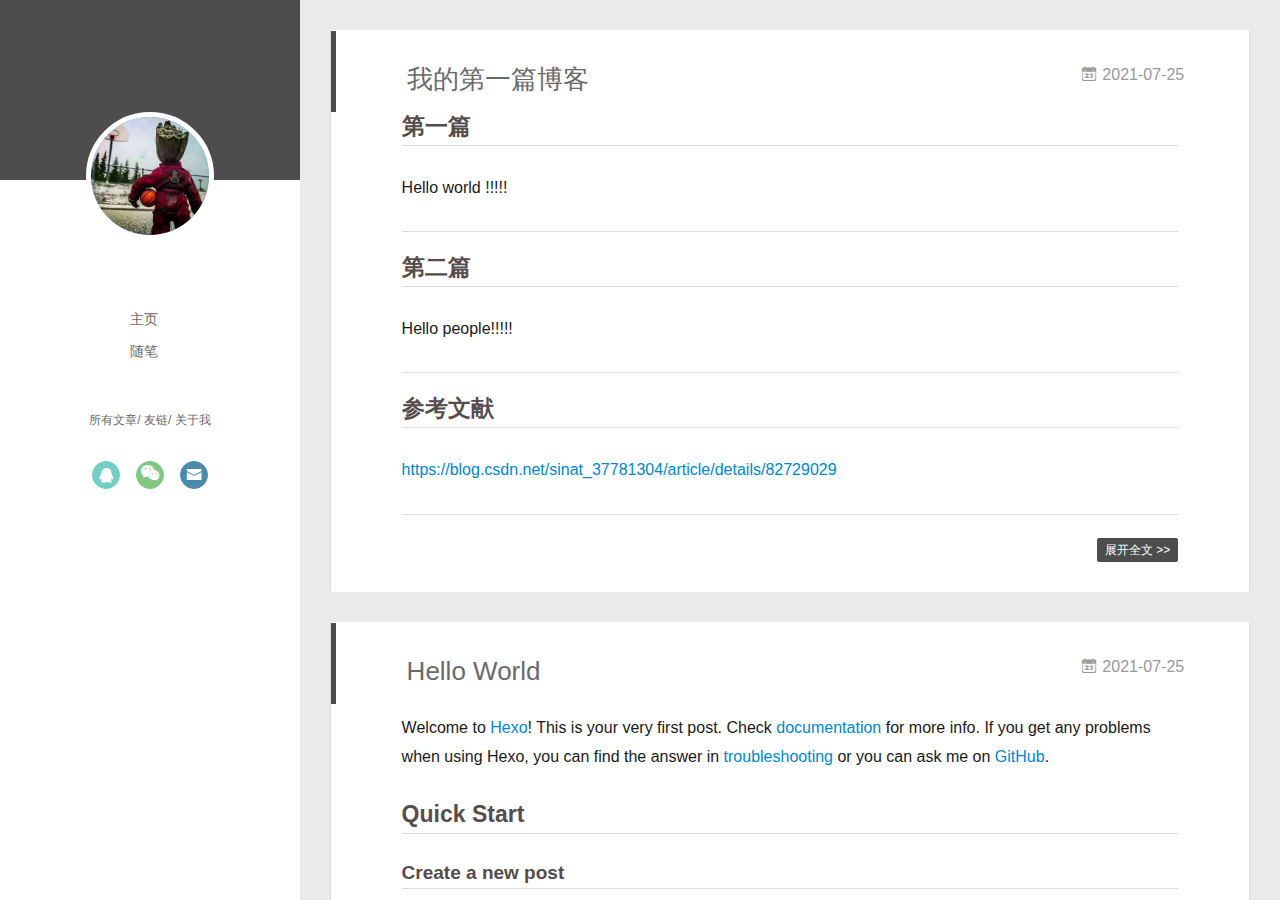
==== commit 504a9d15: "Site updated: 2021-08-19 18:59:18" ====
--- a/index.html
+++ b/index.html
@@ -43,7 +43,7 @@
 <div class="intrude-less">
 	<header id="header" class="inner">
 		<a href="/" class="profilepic">
-			<img src="" class="js-avatar">
+			<img src="/assets/head.jpg" class="js-avatar">
 		</a>
 		<hgroup>
 		  <h1 class="header-author"><a href="/"></a></h1>
@@ -77,13 +77,11 @@
 		<nav class="header-nav">
 			<div class="social">
 				
-					<a class="github" target="_blank" href="#" title="github"><i class="icon-github"></i></a>
+					<a class="qq" target="_blank" href="/assets/QQ.jpg" title="qq"><i class="icon-qq"></i></a>
 		        
-					<a class="weibo" target="_blank" href="#" title="weibo"><i class="icon-weibo"></i></a>
+					<a class="weixin" target="_blank" href="/assets/wechat.png" title="weixin"><i class="icon-weixin"></i></a>
 		        
-					<a class="rss" target="_blank" href="#" title="rss"><i class="icon-rss"></i></a>
-		        
-					<a class="zhihu" target="_blank" href="#" title="zhihu"><i class="icon-zhihu"></i></a>
+					<a class="mail" target="_blank" href="mailto:1459799625@qq.com" title="mail"><i class="icon-mail"></i></a>
 		        
 			</div>
 		</nav>
@@ -101,7 +99,7 @@
 	<div class="intrude-less">
 		<header id="header" class="inner">
 			<div class="profilepic">
-				<img src="" class="js-avatar">
+				<img src="/assets/head.jpg" class="js-avatar">
 			</div>
 			<hgroup>
 			  <h1 class="header-author js-header-author"></h1>
@@ -118,13 +116,11 @@
 			<nav class="header-nav">
 				<div class="social">
 					
-						<a class="github" target="_blank" href="#" title="github"><i class="icon-github"></i></a>
+						<a class="qq" target="_blank" href="/assets/QQ.jpg" title="qq"><i class="icon-qq"></i></a>
 			        
-						<a class="weibo" target="_blank" href="#" title="weibo"><i class="icon-weibo"></i></a>
+						<a class="weixin" target="_blank" href="/assets/wechat.png" title="weixin"><i class="icon-weixin"></i></a>
 			        
-						<a class="rss" target="_blank" href="#" title="rss"><i class="icon-rss"></i></a>
-			        
-						<a class="zhihu" target="_blank" href="#" title="zhihu"><i class="icon-zhihu"></i></a>
+						<a class="mail" target="_blank" href="mailto:1459799625@qq.com" title="mail"><i class="icon-mail"></i></a>
 			        
 				</div>
 			</nav>
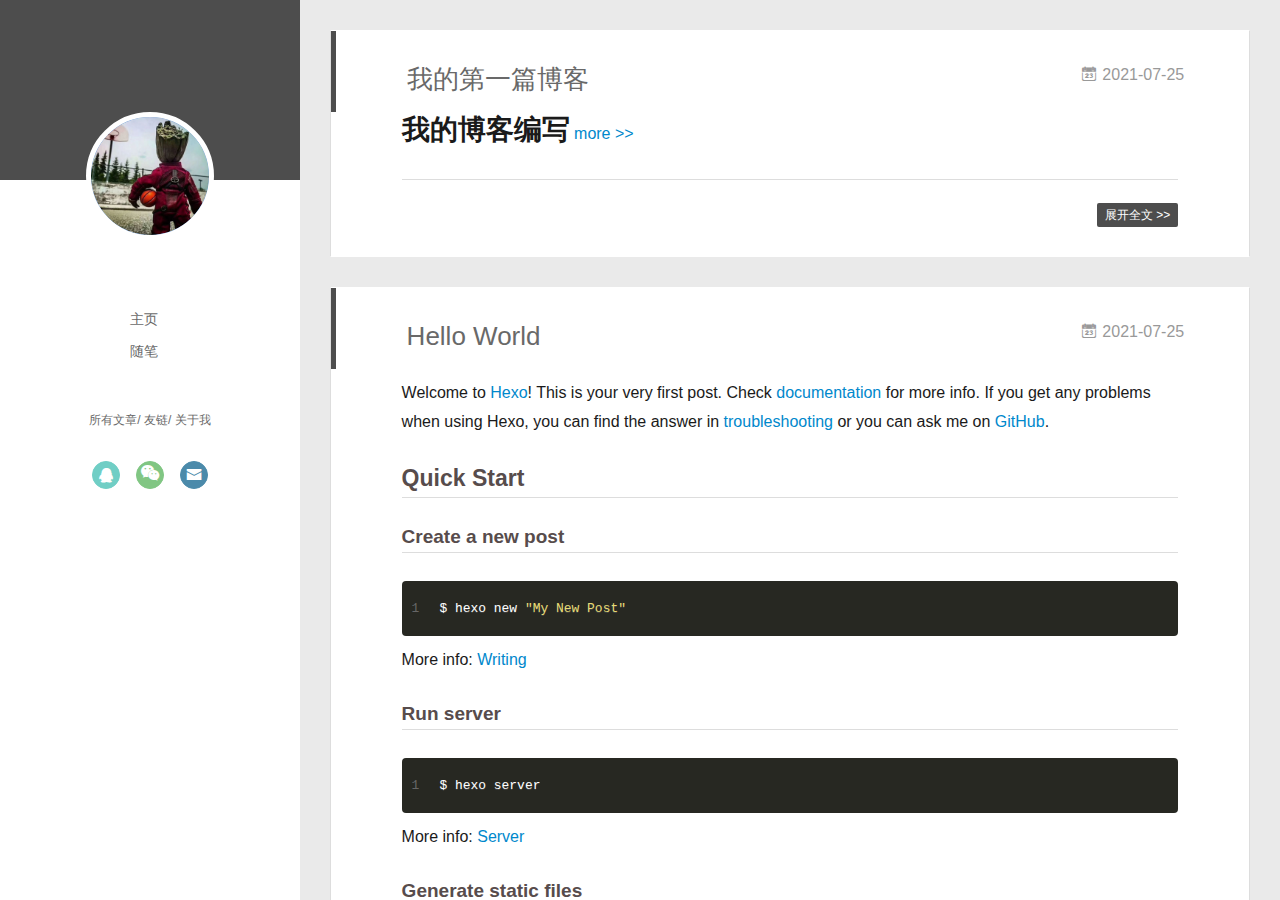
==== commit ce559a77: "Site updated: 2021-08-19 19:34:17" ====
--- a/index.html
+++ b/index.html
@@ -6,17 +6,17 @@
   <meta name="renderer" content="webkit">
   <meta http-equiv="X-UA-Compatible" content="IE=edge" >
   <link rel="dns-prefetch" href="http://example.com">
-  <title>第一篇博客</title>
+  <title>安卓</title>
   <meta name="viewport" content="width=device-width, initial-scale=1, maximum-scale=1">
   <meta property="og:type" content="website">
-<meta property="og:title" content="第一篇博客">
+<meta property="og:title" content="安卓">
 <meta property="og:url" content="http://example.com/index.html">
-<meta property="og:site_name" content="第一篇博客">
+<meta property="og:site_name" content="安卓">
 <meta property="og:locale" content="en_US">
-<meta property="article:author" content="BTPIG1">
+<meta property="article:author" content="BTPIG">
 <meta name="twitter:card" content="summary">
   
-    <link rel="alternative" href="/atom.xml" title="第一篇博客" type="application/atom+xml">
+    <link rel="alternative" href="/atom.xml" title="安卓" type="application/atom+xml">
   
   
     <link rel="icon" href="/favicon.png">
@@ -168,12 +168,10 @@
     
     <div class="article-entry" itemprop="articleBody">
       
-        <h2 id="第一篇"><a href="#第一篇" class="headerlink" title="第一篇"></a>第一篇</h2><p>Hello world !!!!!</p>
-<hr>
-<h2 id="第二篇"><a href="#第二篇" class="headerlink" title="第二篇"></a>第二篇</h2><p>Hello people!!!!!</p>
-<hr>
-<h2 id="参考文献"><a href="#参考文献" class="headerlink" title="参考文献"></a>参考文献</h2><p><a target="_blank" rel="noopener" href="https://blog.csdn.net/sinat_37781304/article/details/82729029">https://blog.csdn.net/sinat_37781304/article/details/82729029</a></p>
-
+        <h1 id="我的博客编写"><a href="#我的博客编写" class="headerlink" title="我的博客编写"></a>我的博客编写</h1>
+        
+          <a class="article-more-a" href="/2021/07/25/%E6%88%91%E7%9A%84%E7%AC%AC%E4%B8%80%E7%AF%87%E5%8D%9A%E5%AE%A2/#more">more >></a>
+        
       
 
       
@@ -300,7 +298,7 @@
   <div class="outer">
     <div id="footer-info">
     	<div class="footer-left">
-    		&copy; 2021 BTPIG1
+    		&copy; 2021 BTPIG
     	</div>
       	<div class="footer-right">
       		<a href="http://hexo.io/" target="_blank">Hexo</a>  Theme <a href="https://github.com/litten/hexo-theme-yilia" target="_blank">Yilia</a> by Litten
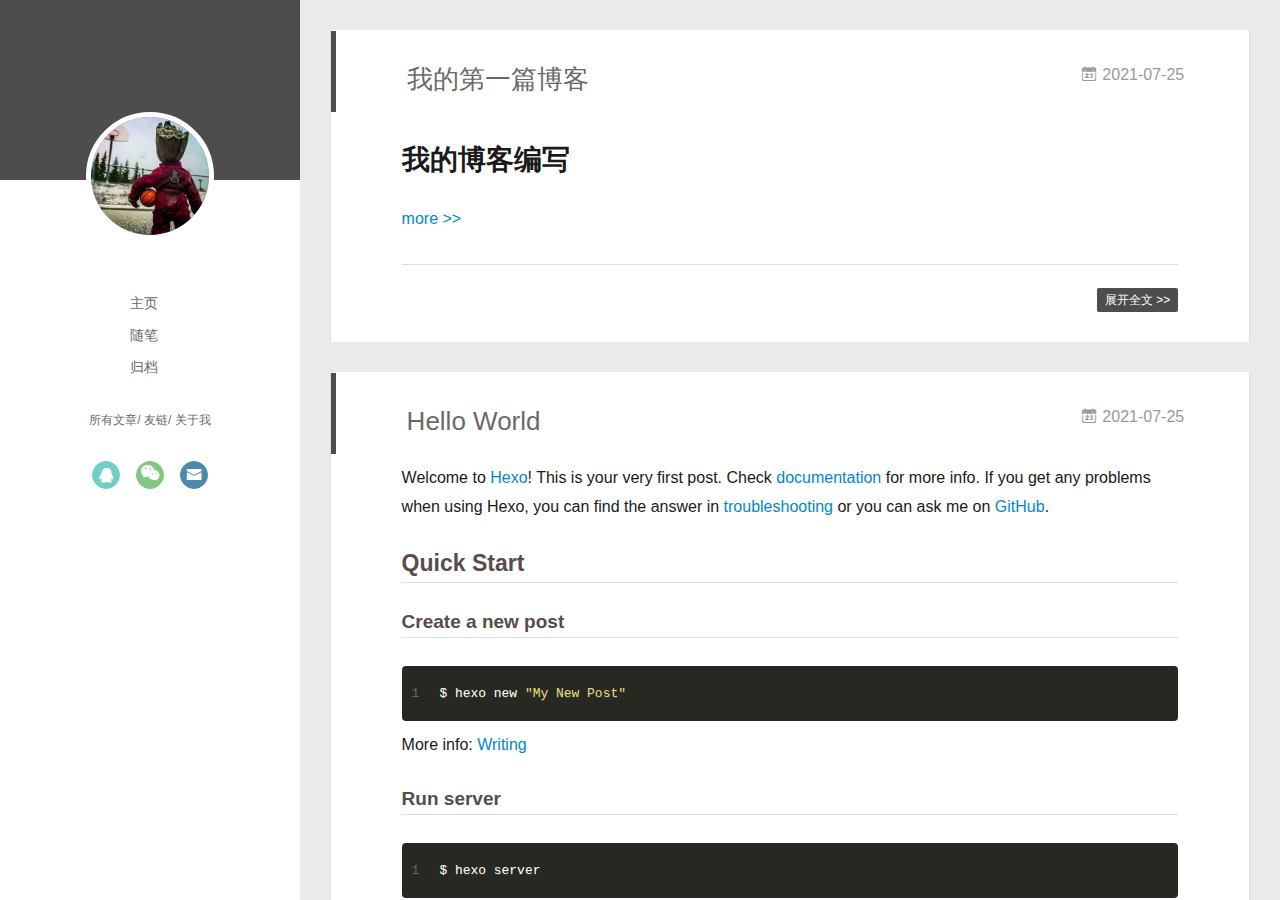
==== commit 78eb0081: "Site updated: 2021-08-19 20:36:39" ====
--- a/index.html
+++ b/index.html
@@ -56,6 +56,8 @@
 				<li><a href="/">主页</a></li>
 	        
 				<li><a href="/tags/%E9%9A%8F%E7%AC%94/">随笔</a></li>
+	        
+				<li><a href="/archives/index.html">归档</a></li>
 	        
 			</ul>
 		</nav>
@@ -84,6 +86,12 @@
 					<a class="mail" target="_blank" href="mailto:1459799625@qq.com" title="mail"><i class="icon-mail"></i></a>
 		        
 			</div>
+<!-- 网易云音乐插件 -->
+
+	<div style="position:absolute; bottom:120px left:auto; width:85%">
+		<iframe frameborder="no" border="0" marginwidth="0" marginheight="0" width=298 height=52 src="//music.163.com/outchain/player?type=2&id=33035611&auto=0&height=32"></iframe>
+	</div>
+
 		</nav>
 	</header>		
 </div>
@@ -111,6 +119,8 @@
 			
 				
 			
+				
+			
 			
 			
 			<nav class="header-nav">
@@ -126,12 +136,14 @@
 			</nav>
 
 			<nav class="header-menu js-header-menu">
-				<ul style="width: 50%">
+				<ul style="width: 70%">
 				
 				
-					<li style="width: 50%"><a href="/">主页</a></li>
+					<li style="width: 33.333333333333336%"><a href="/">主页</a></li>
 		        
-					<li style="width: 50%"><a href="/tags/%E9%9A%8F%E7%AC%94/">随笔</a></li>
+					<li style="width: 33.333333333333336%"><a href="/tags/%E9%9A%8F%E7%AC%94/">随笔</a></li>
+		        
+					<li style="width: 33.333333333333336%"><a href="/archives/index.html">归档</a></li>
 		        
 				</ul>
 			</nav>
@@ -168,7 +180,9 @@
     
     <div class="article-entry" itemprop="articleBody">
       
-        <h1 id="我的博客编写"><a href="#我的博客编写" class="headerlink" title="我的博客编写"></a>我的博客编写</h1>
+        <meta name="referrer" content="no-referrer"/>
+
+<h1 id="我的博客编写"><a href="#我的博客编写" class="headerlink" title="我的博客编写"></a>我的博客编写</h1>
         
           <a class="article-more-a" href="/2021/07/25/%E6%88%91%E7%9A%84%E7%AC%AC%E4%B8%80%E7%AF%87%E5%8D%9A%E5%AE%A2/#more">more >></a>
         
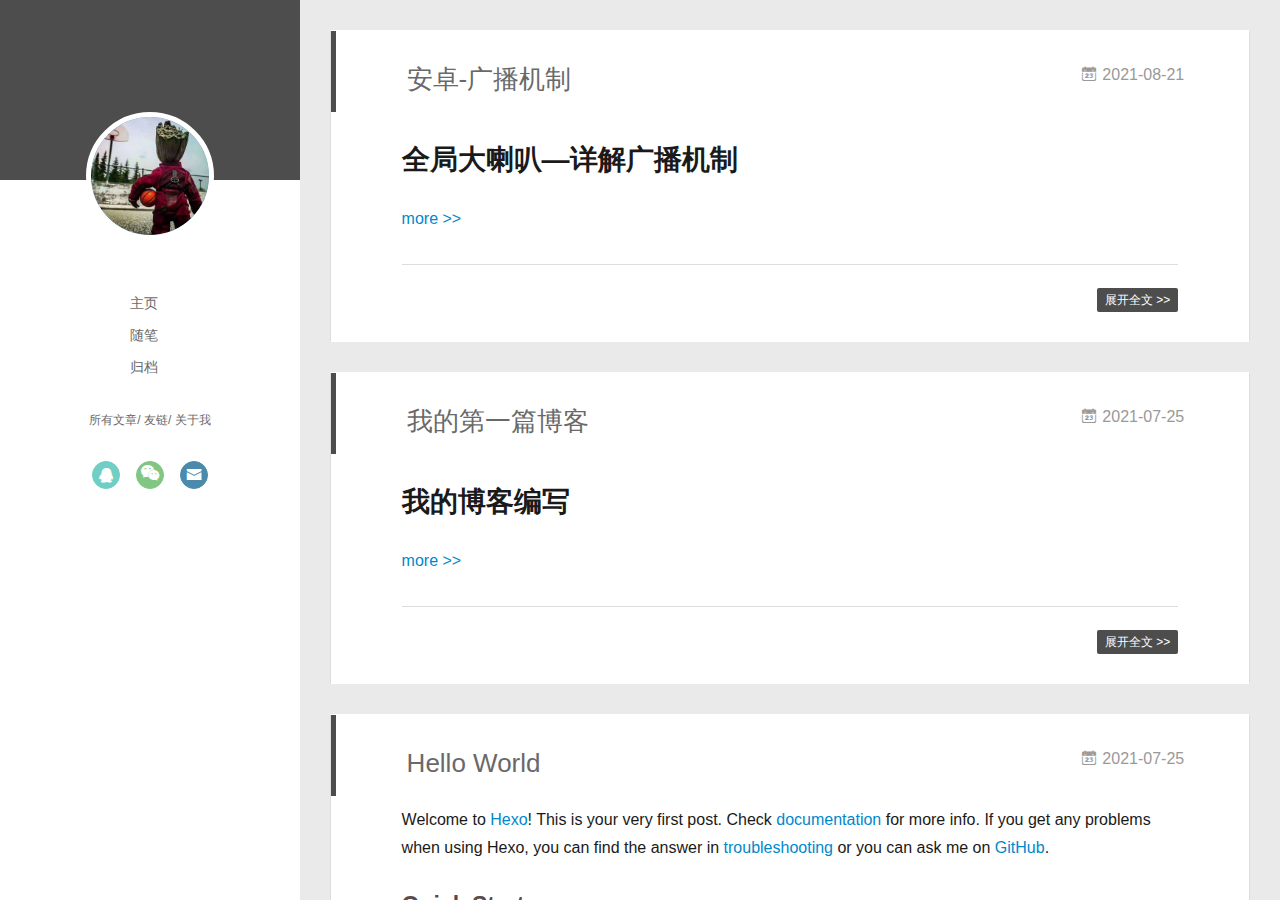
==== commit f9724332: "Site updated: 2021-08-21 17:47:31" ====
--- a/index.html
+++ b/index.html
@@ -89,7 +89,7 @@
 <!-- 网易云音乐插件 -->
 
 	<div style="position:absolute; bottom:120px left:auto; width:85%">
-		<iframe frameborder="no" border="0" marginwidth="0" marginheight="0" width=298 height=52 src="//music.163.com/outchain/player?type=2&id=33035611&auto=0&height=32"></iframe>
+		<iframe frameborder="no" border="0" marginwidth="0" marginheight="0" width=298 height=52 src="//music.163.com/outchain/player?type=2&id=33035611&auto=1&height=32"></iframe>
 	</div>
 
 		</nav>
@@ -160,20 +160,20 @@
           <div id="js-content" class="content-ll">
             
   
-    <article id="post-我的第一篇博客" class="article article-type-post  article-index" itemscope itemprop="blogPost">
+    <article id="post-安卓-广播机制" class="article article-type-post  article-index" itemscope itemprop="blogPost">
   <div class="article-inner">
     
       <header class="article-header">
         
   
     <h1 itemprop="name">
-      <a class="article-title" href="/2021/07/25/%E6%88%91%E7%9A%84%E7%AC%AC%E4%B8%80%E7%AF%87%E5%8D%9A%E5%AE%A2/">我的第一篇博客</a>
+      <a class="article-title" href="/2021/08/21/%E5%AE%89%E5%8D%93-%E5%B9%BF%E6%92%AD%E6%9C%BA%E5%88%B6/">安卓-广播机制</a>
     </h1>
   
 
         
-        <a href="/2021/07/25/%E6%88%91%E7%9A%84%E7%AC%AC%E4%B8%80%E7%AF%87%E5%8D%9A%E5%AE%A2/" class="archive-article-date">
-  	<time datetime="2021-07-25T12:12:00.000Z" itemprop="datePublished"><i class="icon-calendar icon"></i>2021-07-25</time>
+        <a href="/2021/08/21/%E5%AE%89%E5%8D%93-%E5%B9%BF%E6%92%AD%E6%9C%BA%E5%88%B6/" class="archive-article-date">
+  	<time datetime="2021-08-21T08:53:39.000Z" itemprop="datePublished"><i class="icon-calendar icon"></i>2021-08-21</time>
 </a>
         
       </header>
@@ -182,9 +182,9 @@
       
         <meta name="referrer" content="no-referrer"/>
 
-<h1 id="我的博客编写"><a href="#我的博客编写" class="headerlink" title="我的博客编写"></a>我的博客编写</h1>
-        
-          <a class="article-more-a" href="/2021/07/25/%E6%88%91%E7%9A%84%E7%AC%AC%E4%B8%80%E7%AF%87%E5%8D%9A%E5%AE%A2/#more">more >></a>
+<h1 id="全局大喇叭—详解广播机制"><a href="#全局大喇叭—详解广播机制" class="headerlink" title="全局大喇叭—详解广播机制"></a>全局大喇叭—详解广播机制</h1>
+        
+          <a class="article-more-a" href="/2021/08/21/%E5%AE%89%E5%8D%93-%E5%B9%BF%E6%92%AD%E6%9C%BA%E5%88%B6/#more">more >></a>
         
       
 
@@ -197,7 +197,7 @@
 
       
         <p class="article-more-link">
-          <a class="article-more-a" href="/2021/07/25/%E6%88%91%E7%9A%84%E7%AC%AC%E4%B8%80%E7%AF%87%E5%8D%9A%E5%AE%A2/">展开全文 >></a>
+          <a class="article-more-a" href="/2021/08/21/%E5%AE%89%E5%8D%93-%E5%B9%BF%E6%92%AD%E6%9C%BA%E5%88%B6/">展开全文 >></a>
         </p>
       
 
@@ -227,6 +227,73 @@
 
 
   
+    <article id="post-我的第一篇博客" class="article article-type-post  article-index" itemscope itemprop="blogPost">
+  <div class="article-inner">
+    
+      <header class="article-header">
+        
+  
+    <h1 itemprop="name">
+      <a class="article-title" href="/2021/07/25/%E6%88%91%E7%9A%84%E7%AC%AC%E4%B8%80%E7%AF%87%E5%8D%9A%E5%AE%A2/">我的第一篇博客</a>
+    </h1>
+  
+
+        
+        <a href="/2021/07/25/%E6%88%91%E7%9A%84%E7%AC%AC%E4%B8%80%E7%AF%87%E5%8D%9A%E5%AE%A2/" class="archive-article-date">
+  	<time datetime="2021-07-25T12:12:00.000Z" itemprop="datePublished"><i class="icon-calendar icon"></i>2021-07-25</time>
+</a>
+        
+      </header>
+    
+    <div class="article-entry" itemprop="articleBody">
+      
+        <meta name="referrer" content="no-referrer"/>
+
+<h1 id="我的博客编写"><a href="#我的博客编写" class="headerlink" title="我的博客编写"></a>我的博客编写</h1>
+        
+          <a class="article-more-a" href="/2021/07/25/%E6%88%91%E7%9A%84%E7%AC%AC%E4%B8%80%E7%AF%87%E5%8D%9A%E5%AE%A2/#more">more >></a>
+        
+      
+
+      
+    </div>
+    <div class="article-info article-info-index">
+      
+      
+      
+
+      
+        <p class="article-more-link">
+          <a class="article-more-a" href="/2021/07/25/%E6%88%91%E7%9A%84%E7%AC%AC%E4%B8%80%E7%AF%87%E5%8D%9A%E5%AE%A2/">展开全文 >></a>
+        </p>
+      
+
+      
+      <div class="clearfix"></div>
+    </div>
+  </div>
+</article>
+
+<aside class="wrap-side-operation">
+    <div class="mod-side-operation">
+        
+        <div class="jump-container" id="js-jump-container" style="display:none;">
+            <a href="javascript:void(0)" class="mod-side-operation__jump-to-top">
+                <i class="icon-font icon-back"></i>
+            </a>
+            <div id="js-jump-plan-container" class="jump-plan-container" style="top: -11px;">
+                <i class="icon-font icon-plane jump-plane"></i>
+            </div>
+        </div>
+        
+        
+    </div>
+</aside>
+
+
+
+
+  
     <article id="post-hello-world" class="article article-type-post  article-index" itemscope itemprop="blogPost">
   <div class="article-inner">
     
@@ -248,19 +315,10 @@
     <div class="article-entry" itemprop="articleBody">
       
         <p>Welcome to <a target="_blank" rel="noopener" href="https://hexo.io/">Hexo</a>! This is your very first post. Check <a target="_blank" rel="noopener" href="https://hexo.io/docs/">documentation</a> for more info. If you get any problems when using Hexo, you can find the answer in <a target="_blank" rel="noopener" href="https://hexo.io/docs/troubleshooting.html">troubleshooting</a> or you can ask me on <a target="_blank" rel="noopener" href="https://github.com/hexojs/hexo/issues">GitHub</a>.</p>
-<h2 id="Quick-Start"><a href="#Quick-Start" class="headerlink" title="Quick Start"></a>Quick Start</h2><h3 id="Create-a-new-post"><a href="#Create-a-new-post" class="headerlink" title="Create a new post"></a>Create a new post</h3><figure class="highlight bash"><table><tr><td class="gutter"><pre><span class="line">1</span><br></pre></td><td class="code"><pre><span class="line">$ hexo new <span class="string">&quot;My New Post&quot;</span></span><br></pre></td></tr></table></figure>
-
-<p>More info: <a target="_blank" rel="noopener" href="https://hexo.io/docs/writing.html">Writing</a></p>
-<h3 id="Run-server"><a href="#Run-server" class="headerlink" title="Run server"></a>Run server</h3><figure class="highlight bash"><table><tr><td class="gutter"><pre><span class="line">1</span><br></pre></td><td class="code"><pre><span class="line">$ hexo server</span><br></pre></td></tr></table></figure>
-
-<p>More info: <a target="_blank" rel="noopener" href="https://hexo.io/docs/server.html">Server</a></p>
-<h3 id="Generate-static-files"><a href="#Generate-static-files" class="headerlink" title="Generate static files"></a>Generate static files</h3><figure class="highlight bash"><table><tr><td class="gutter"><pre><span class="line">1</span><br></pre></td><td class="code"><pre><span class="line">$ hexo generate</span><br></pre></td></tr></table></figure>
-
-<p>More info: <a target="_blank" rel="noopener" href="https://hexo.io/docs/generating.html">Generating</a></p>
-<h3 id="Deploy-to-remote-sites"><a href="#Deploy-to-remote-sites" class="headerlink" title="Deploy to remote sites"></a>Deploy to remote sites</h3><figure class="highlight bash"><table><tr><td class="gutter"><pre><span class="line">1</span><br></pre></td><td class="code"><pre><span class="line">$ hexo deploy</span><br></pre></td></tr></table></figure>
-
-<p>More info: <a target="_blank" rel="noopener" href="https://hexo.io/docs/one-command-deployment.html">Deployment</a></p>
-
+<h2 id="Quick-Start"><a href="#Quick-Start" class="headerlink" title="Quick Start"></a>Quick Start</h2>
+        
+          <a class="article-more-a" href="/2021/07/25/hello-world/#more">more >></a>
+        
       
 
       
@@ -320,6 +378,9 @@
     </div>
   </div>
 </footer>
+
+!--页面点击小红心-->
+<script type="text/javascript" src="/love.js"></script>
     </div>
     <script>
 	var yiliaConfig = {
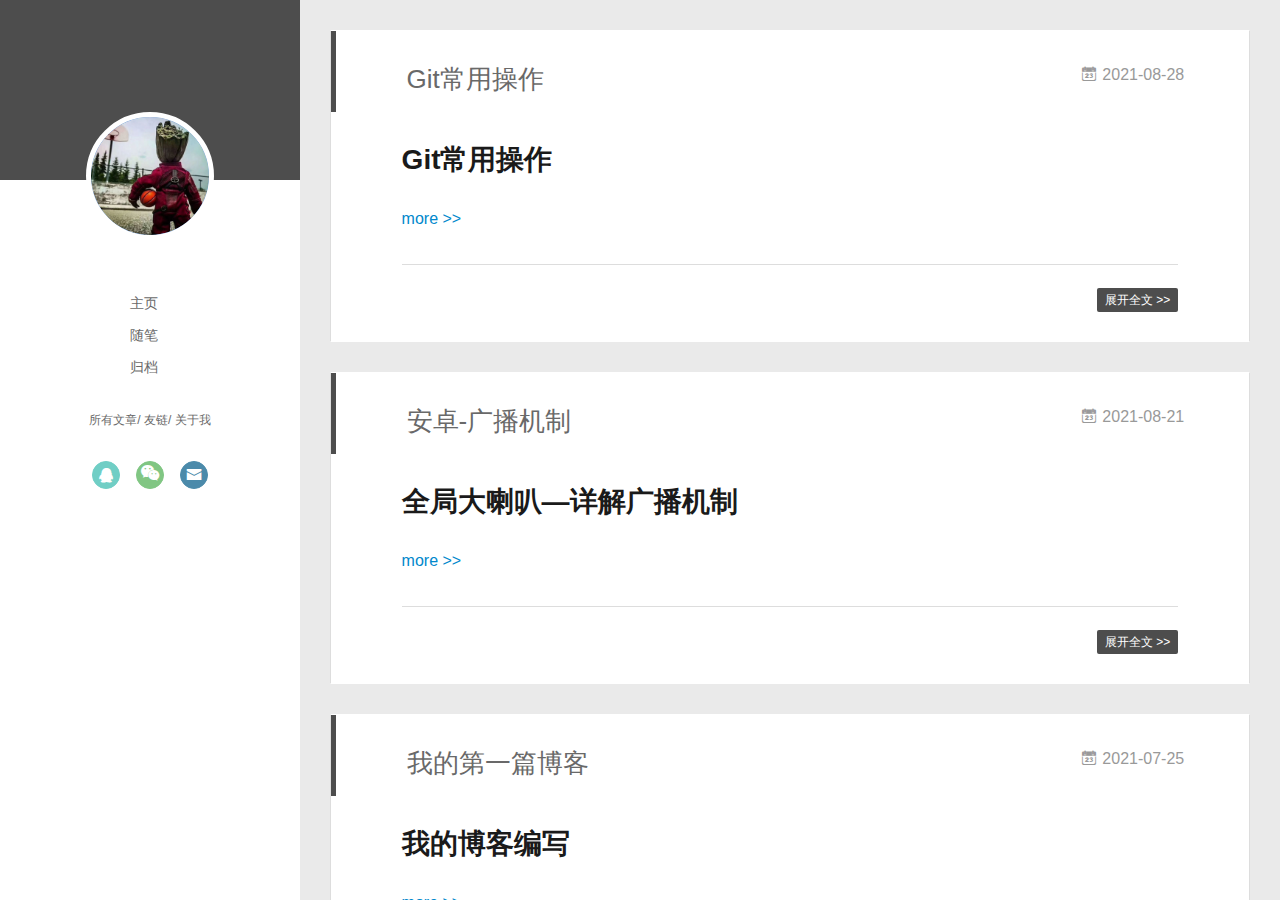
==== commit 3634e99c: "Site updated: 2021-08-28 10:05:35" ====
--- a/index.html
+++ b/index.html
@@ -159,6 +159,75 @@
           </div>
           <div id="js-content" class="content-ll">
             
+  
+    <article id="post-Git常用操作" class="article article-type-post  article-index" itemscope itemprop="blogPost">
+  <div class="article-inner">
+    
+      <header class="article-header">
+        
+  
+    <h1 itemprop="name">
+      <a class="article-title" href="/2021/08/28/Git%E5%B8%B8%E7%94%A8%E6%93%8D%E4%BD%9C/">Git常用操作</a>
+    </h1>
+  
+
+        
+        <a href="/2021/08/28/Git%E5%B8%B8%E7%94%A8%E6%93%8D%E4%BD%9C/" class="archive-article-date">
+  	<time datetime="2021-08-28T00:55:16.000Z" itemprop="datePublished"><i class="icon-calendar icon"></i>2021-08-28</time>
+</a>
+        
+      </header>
+    
+    <div class="article-entry" itemprop="articleBody">
+      
+        <meta name="referrer" content="no-referrer"/>
+
+
+
+<h1 id="Git常用操作"><a href="#Git常用操作" class="headerlink" title="Git常用操作"></a><strong>Git常用操作</strong></h1>
+        
+          <a class="article-more-a" href="/2021/08/28/Git%E5%B8%B8%E7%94%A8%E6%93%8D%E4%BD%9C/#more">more >></a>
+        
+      
+
+      
+    </div>
+    <div class="article-info article-info-index">
+      
+      
+      
+
+      
+        <p class="article-more-link">
+          <a class="article-more-a" href="/2021/08/28/Git%E5%B8%B8%E7%94%A8%E6%93%8D%E4%BD%9C/">展开全文 >></a>
+        </p>
+      
+
+      
+      <div class="clearfix"></div>
+    </div>
+  </div>
+</article>
+
+<aside class="wrap-side-operation">
+    <div class="mod-side-operation">
+        
+        <div class="jump-container" id="js-jump-container" style="display:none;">
+            <a href="javascript:void(0)" class="mod-side-operation__jump-to-top">
+                <i class="icon-font icon-back"></i>
+            </a>
+            <div id="js-jump-plan-container" class="jump-plan-container" style="top: -11px;">
+                <i class="icon-font icon-plane jump-plane"></i>
+            </div>
+        </div>
+        
+        
+    </div>
+</aside>
+
+
+
+
   
     <article id="post-安卓-广播机制" class="article article-type-post  article-index" itemscope itemprop="blogPost">
   <div class="article-inner">
